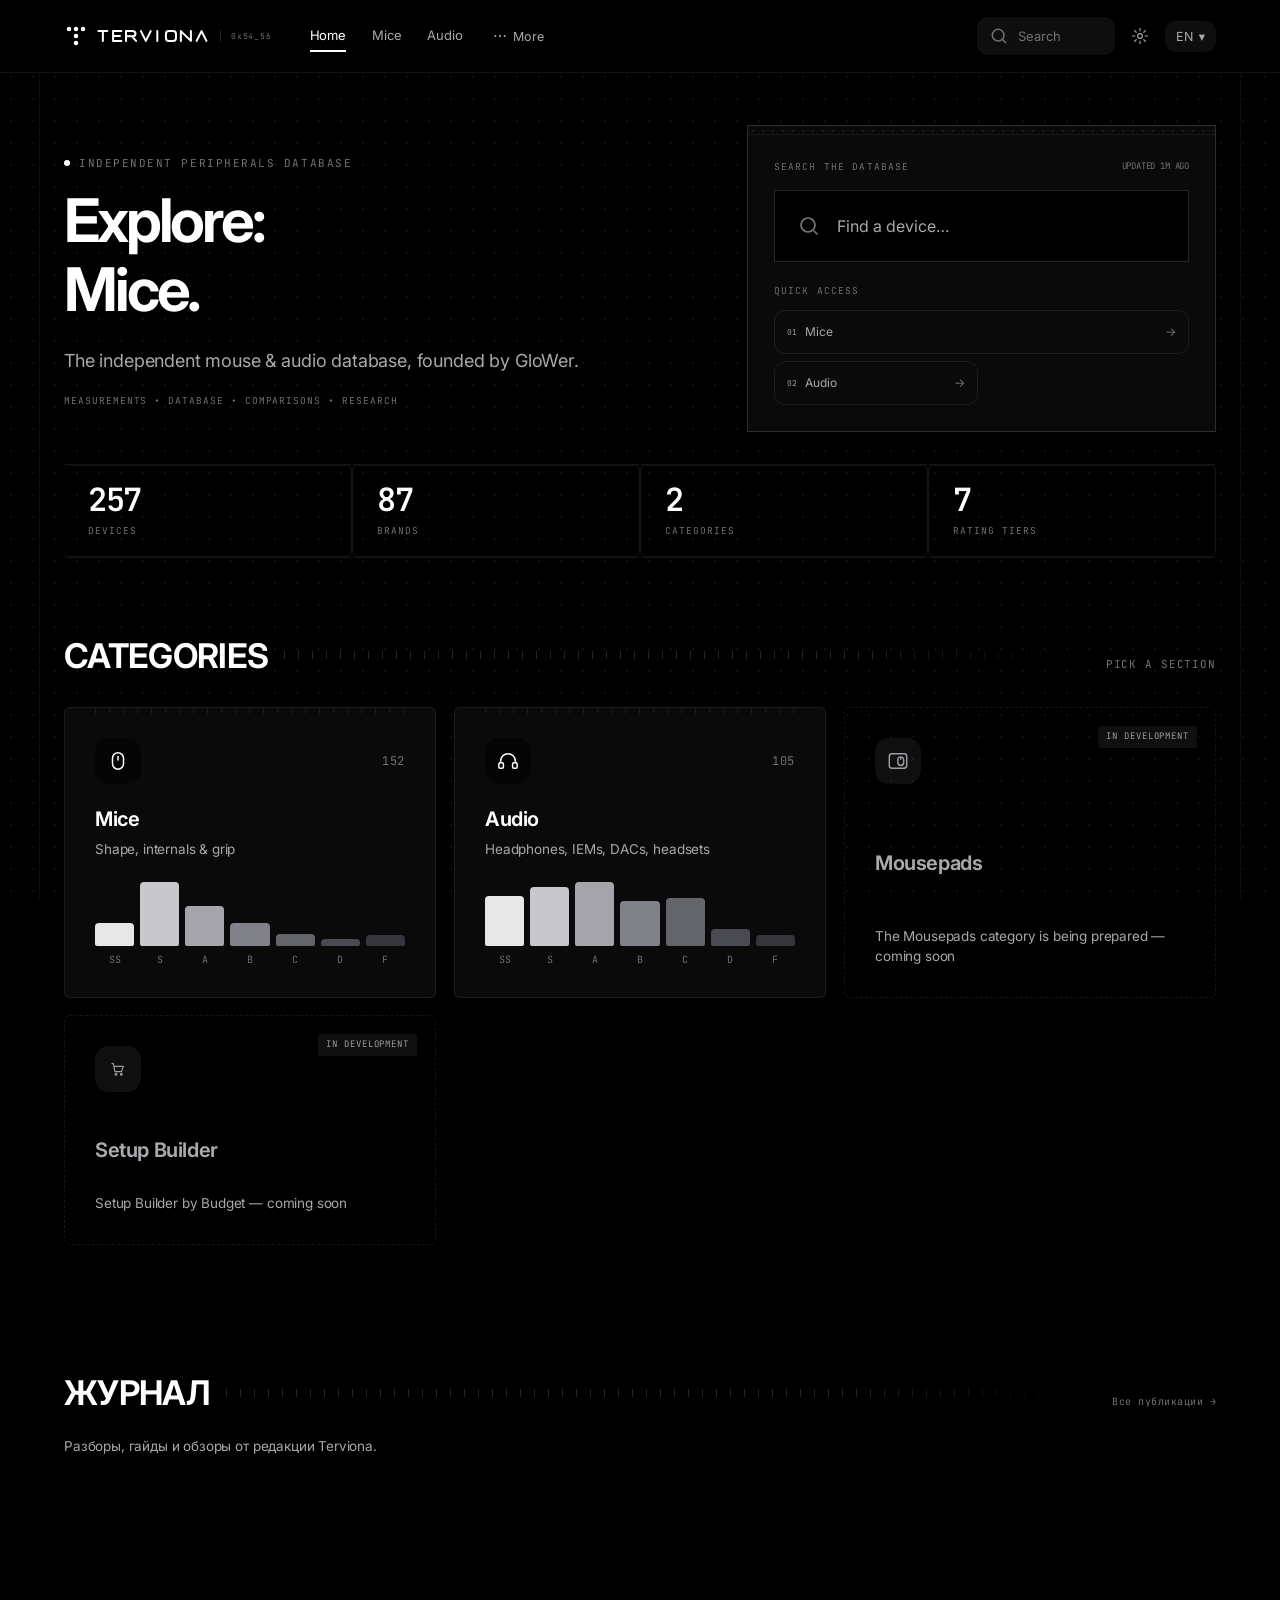
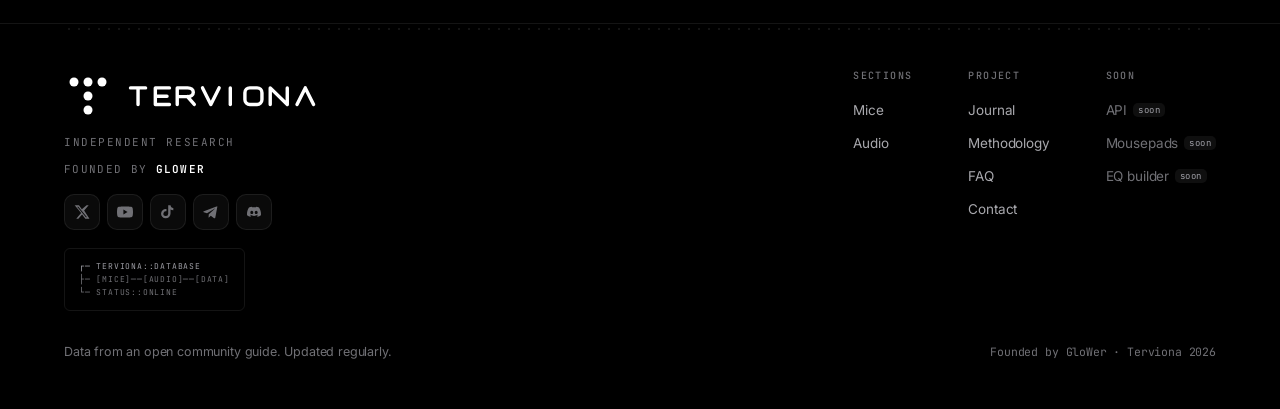
==== site/index.html @ e7e8bc0f "Terviona: мыши и аудио — статический сайт с локальным сервером Дизайн-система v4 «DOT MATRIX» в духе" ====
<!DOCTYPE html>
<html lang="ru" data-theme="dark">
<head>
<meta charset="UTF-8">
<meta name="viewport" content="width=device-width, initial-scale=1, viewport-fit=cover">
<meta name="theme-color" content="#000000">
<title>Terviona — база мышей и аудио</title>
<meta name="description" content="Terviona — независимая база мышей и аудио. Характеристики, измерения, тиры и сравнения.">
<!-- link preview (Telegram / Discord / VK / WhatsApp) -->
<meta property="og:type" content="website">
<meta property="og:site_name" content="Terviona">
<meta property="og:title" content="Terviona — база мышей и аудио">
<meta property="og:description" content="Terviona — независимая база мышей и аудио. Характеристики, измерения, тиры и сравнения.">
<meta property="og:url" content="https://terviona.com/">
<meta property="og:image" content="https://terviona.com/img/og.png?v=20260801">
<meta property="og:image:secure_url" content="https://terviona.com/img/og.png?v=20260801">
<meta property="og:image:type" content="image/png">
<meta property="og:image:width" content="1200">
<meta property="og:image:height" content="630">
<meta property="og:image:alt" content="Terviona — база мышей и аудио">
<meta name="twitter:card" content="summary_large_image">
<meta name="twitter:title" content="Terviona — база мышей и аудио">
<meta name="twitter:description" content="Terviona — независимая база мышей и аудио. Характеристики, измерения, тиры и сравнения.">
<meta name="twitter:image" content="https://terviona.com/img/og.png?v=20260801">
<meta name="twitter:image:alt" content="Terviona — база мышей и аудио">
<link rel="icon" href="/favicon-48x48-v2.png" sizes="48x48" type="image/png">
<link rel="icon" href="/favicon-v2.svg" sizes="any" type="image/svg+xml">
<link rel="shortcut icon" href="/favicon.ico">
<link rel="apple-touch-icon" href="/apple-touch-icon.png">
<link rel="manifest" href="/site.webmanifest">
<link rel="preconnect" href="https://fonts.googleapis.com">
<link rel="preconnect" href="https://fonts.gstatic.com" crossorigin>
<link href="https://fonts.googleapis.com/css2?family=Inter:wght@400;500;600;700&family=JetBrains+Mono:wght@400;500;600;700&display=swap" rel="stylesheet">
<link rel="stylesheet" href="css/style.css?v=terviona4">
</head>
<body>
<noscript><div><img src="https://mc.yandex.ru/watch/111136565" style="position:absolute;left:-9999px" alt=""></div></noscript>
<header class="nav" id="nav"></header>

<main>
  <section class="hero wrap">
    <div class="hero-grid">
      <div class="hero-copy">
        <div class="eyebrow"><span class="pulse"></span><span data-i18n="hero_badge">Независимая база периферии</span></div>
        <h1 data-i18n-aria="hero_heading"><span data-i18n="hero_h1b">Исследуй:</span><span class="hero-line grad hero-rotator" aria-hidden="true"><span class="hero-word" id="heroWord">Мыши.</span></span></h1>
        <p class="sub" data-i18n="hero_sub">Независимая платформа исследований аудио и компьютерной периферии.</p>
        <p class="hero-meta mono" data-i18n="hero_meta">Измерения • База данных • Сравнения • Исследования</p>
      </div>

      <aside class="hero-discovery" aria-label="Поиск по базе" data-i18n-aria="hero_search_label">
        <div class="discovery-head">
          <span class="discovery-label" data-i18n="hero_search_label">Поиск по базе</span>
          <div class="lab-meta discovery-status" id="labMeta"></div>
        </div>

        <button class="search-trigger" data-spot-open aria-label="Поиск по базе" data-i18n-aria="hero_search_label">
          <svg width="22" height="22" viewBox="0 0 24 24" fill="none" stroke="currentColor" stroke-width="1.7"><circle cx="11" cy="11" r="7"/><path d="m20 20-3-3" stroke-linecap="round"/></svg>
          <span class="st-txt" data-i18n="hero_search">Найти устройство…</span>
        </button>

        <div class="quick-head" data-i18n="hero_quick">Быстрый переход</div>
        <nav class="quick-links" aria-label="Категории" data-i18n-aria="sec_cats">
          <a href="/mice"><span class="quick-index mono">01</span><span data-i18n="nav_mice">Мыши</span><span aria-hidden="true">→</span></a>
          <a href="/audio"><span class="quick-index mono">02</span><span data-i18n="nav_audio">Аудио</span><span aria-hidden="true">→</span></a>
        </nav>
      </aside>
    </div>

    <div class="stats" id="stats"></div>
  </section>

  <section class="wrap">
    <div class="sec-head">
      <h2 data-i18n="sec_cats">Категории</h2>
      <span class="rule"></span>
      <span class="sec-meta" data-i18n="sec_cats_idx">выбери раздел</span>
    </div>
    <div class="cat-grid" id="catGrid"></div>
  </section>

  <section class="wrap home-journal-section">
    <div class="sec-head home-journal-head">
      <h2 id="homeJournalTitle">Журнал</h2>
      <span class="rule"></span>
      <a href="/articles" id="homeJournalAll">Все публикации →</a>
    </div>
    <p class="section-sub" id="homeJournalSubtitle">Разборы, гайды и обзоры от редакции Terviona.</p>
    <div class="article-grid home-article-grid" id="homeArticleGrid" aria-live="polite"></div>
  </section>
</main>

<footer class="footer" id="footer"></footer>

<script src="js/i18n.js?v=20260801-perf1"></script>
<script src="js/app.js?v=20260801-perf1"></script>
<script src="js/supabase-config.js"></script>
<script src="js/auth.js?v=20260730-routes1"></script>
<script src="js/home-journal.js?v=20260801-journal1"></script>
<script>
function initHeroRotator(){
  const el = document.getElementById('heroWord');
  if (!el) return;

  const reduceMotion = window.matchMedia('(prefers-reduced-motion: reduce)');
  let index = 0;
  let timer = 0;

  const words = () => {
    const localized = t('hero_words');
    return Array.isArray(localized) && localized.length ? localized : ['Мыши.'];
  };

  const stop = () => {
    window.clearTimeout(timer);
    timer = 0;
  };

  const schedule = () => {
    stop();
    if (!reduceMotion.matches && !document.hidden && words().length > 1) {
      timer = window.setTimeout(advance, 2600);
    }
  };

  const reset = () => {
    index = 0;
    el.classList.remove('is-leaving', 'is-entering');
    el.textContent = words()[0];
    schedule();
  };

  function advance(){
    el.classList.add('is-leaving');
    window.setTimeout(() => {
      const list = words();
      index = (index + 1) % list.length;
      el.textContent = list[index];
      el.classList.remove('is-leaving');
      el.classList.add('is-entering');
      requestAnimationFrame(() => requestAnimationFrame(() => el.classList.remove('is-entering')));
      schedule();
    }, 320);
  }

  document.addEventListener('visibilitychange', schedule);
  reduceMotion.addEventListener?.('change', reset);
  window.addEventListener('terviona:lang', reset);
  reset();
}

(async function(){
  await initGeoDefaults();
  initTheme(); renderChrome('home'); applyStaticI18n(); wireGlobal();
  initHeroRotator();
  try { await loadCatalog(); } catch(e){ console.error(e); }

  // stats (req #23 — replaced "замеры" with rating tiers)
  const total = DB.index.length, brands = brandCount(), cats = Object.keys(CATEGORIES).length;
  document.getElementById('stats').innerHTML = [
    [total, t('stat_devices')],
    [brands, t('stat_brands')],
    [cats, t('stat_cats')],
    [TIERS.length, t('stat_tiers')],
  ].map(([v,l],i) => `<div class="stat reveal" style="--rd:${i*60}ms"><div class="v num">${v}</div><div class="l">${l}</div></div>`).join('');

  // lab meta line under the search — only the freshness stamp
  const ago = labAgo();
  document.getElementById('labMeta').innerHTML =
    ago ? `<span class="lm num">${ago}</span>` : '';

  // category card w/ tier-distribution bars that grow up (req #26/#27)
  function card(key, i){
    const c = CATEGORIES[key];
    const d = DB.data[key];
    const count = d && d.items ? d.items.length : 0;
    const dist = tierDist(key);
    const order = tierList(key);
    const totalC = order.reduce((a,tr)=>a+(dist[tr]||0),0) || 1;
    const max = Math.max(1, ...order.map(tr => dist[tr]||0));
    const bars = order.map(tr => {
      const n = dist[tr]||0;
      const pct = Math.round((n/totalC)*100);
      const h = Math.round((n/max)*100); // tallest tier fills the track — differences stay visible
      return `<div class="dist-col" title="${tr}: ${n} (${pct}%)">
        <div class="dist-track"><div class="dist-bar" style="height:${Math.max(4,h)}%;background:var(--t-${tr.toLowerCase()})"></div></div>
        <div class="dist-tier">${tr}</div>
      </div>`;
    }).join('');
    return `<a class="cat-card reveal" href="${categoryPath(key)}" style="--rd:${i*40}ms">
      <div class="cc-top"><div class="cc-ico">${ICO[c.icon]}</div><span class="cc-count num">${String(count).padStart(2,'0')}</span></div>
      <h3>${catLabel(key)}</h3>
      <p>${catShort(key)}</p>
      <div class="dist">
        <div class="dist-bars">${bars}</div>
      </div>
    </a>`;
  }

  const gridCats = [...GROUPS.peripherals.cats, ...GROUPS.audio.cats];
  const futureCards = COMING_SOON_CATEGORIES.map((item,i)=>`<div class="cat-card builder-card future-card reveal" style="--rd:${(gridCats.length+i)*40}ms" aria-disabled="true" role="status">
      <span class="builder-ribbon">${t('soon_badge')}</span>
      <div class="cc-top"><div class="cc-ico">${ICO[item.icon]}</div></div>
      <h3>${escapeHTML(comingSoonLabel(item))}</h3>
      <p>${t(item.shortKey)}</p>
    </div>`).join('');
  const builderCard = `<div class="cat-card builder-card setup-builder-card reveal" style="--rd:${(gridCats.length+COMING_SOON_CATEGORIES.length)*40}ms" aria-disabled="true" role="status">
      <span class="builder-ribbon">${t('soon_badge')}</span>
      <div class="cc-top"><div class="cc-ico">${ICO.cart}</div></div>
      <h3>${t('nav_builder')}</h3>
      <p>${t('builder_soon')}</p>
    </div>`;

  document.getElementById('catGrid').innerHTML =
    gridCats.map((k,i)=>card(k,i)).join('') + futureCards + builderCard;

  initReveal();

  // smooth count-up for hero stat numbers, started when the block scrolls into view
  if (!matchMedia('(prefers-reduced-motion: reduce)').matches) {
    const countUp = el => {
      const target = +el.textContent;
      if (!isFinite(target) || target <= 0) return;
      el.textContent = '0';
      const t0 = performance.now(), dur = 900;
      const step = now => {
        const p = Math.min(1, (now - t0) / dur);
        const e = 1 - Math.pow(1 - p, 3);
        el.textContent = Math.round(target * e);
        if (p < 1) requestAnimationFrame(step);
      };
      requestAnimationFrame(step);
    };
    const io = new IntersectionObserver(es => es.forEach(e => {
      if (e.isIntersecting) { countUp(e.target); io.unobserve(e.target); }
    }), {threshold: .3});
    document.querySelectorAll('#stats .v').forEach(el => io.observe(el));
  }

  window.PAGE_RENDER = function(){ location.reload(); };
})();
</script>
</body>
</html>
---- site/css/style.css ----
/* ============================================================
   Terviona — design system v4 · "DOT MATRIX"
   Design language: Nothing (nothing.tech).
   Principles:
     · 100% monochrome — pure black, pure white, greys. No accents.
     · dot-matrix texture as the brand motif (hero + section markers)
     · hairline borders, flat surfaces, sharp geometry
     · mono/uppercase technical labels · big editorial type
     · depth via background steps, never via colour
   ============================================================ */

:root {
  /* mono base */
  --bg:        #000000;
  --bg-2:      #050505;
  --card:      #0a0a0a;
  --card-2:    #0e0e0e;
  --card-hi:   #141414;
  --line:      rgba(255,255,255,.08);
  --line-2:    rgba(255,255,255,.14);
  --text:      #ffffff;
  --text-2:    #a8a8ad;
  --text-3:    #707075;

  /* accent — white. The "signal" of the interface is brightness itself. */
  --acc:       #ffffff;
  --acc-2:     #ffffff;
  --acc-3:     #9d9da4;
  --acc-4:     #e5e5ea;
  --brand-signal:#ffffff;
  --acc-glow:  rgba(255,255,255,.10);
  --acc-soft:  rgba(255,255,255,.06);
  /* EQ state — monochrome (the "after EQ" curve is dashed white) */
  --eq:        #ffffff;
  --eq-2:      #e5e5ea;
  --eq-glow:   rgba(255,255,255,.18);
  --eq-soft:   rgba(255,255,255,.08);
  /* FR graph surface — black with grey grid/ticks */
  --frr-bg:    transparent;
  --frr-grid:  rgba(255,255,255,.10);
  --frr-tick:  rgba(255,255,255,.5);
  --frr-target:#9d9da4;

  /* monochrome grade ramp (SS…F): white top → deep grey bottom.
     Mirror of TIER_COLORS in js/app.js. */
  --t-ss: #ffffff;
  --t-s:  #dcdce1;
  --t-a:  #b6b6bd;
  --t-b:  #8e8e97;
  --t-c:  #6e6e76;
  --t-d:  #52525a;
  --t-f:  #3a3a41;
  --t-x:  #6e6e73;
  /* tier-badge text: black on white (dark theme), flipped in light theme */
  --tier-fg: #000;

  /* audio price bands: pale → solid white as price climbs (pb-0 = unknown) */
  --pb-0: rgba(255,255,255,.08);
  --pb-1: rgba(255,255,255,.06);
  --pb-2: rgba(255,255,255,.12);
  --pb-3: rgba(255,255,255,.20);
  --pb-4: rgba(255,255,255,.34);

  --glass:    rgba(0,0,0,.82);
  --glass-hi: rgba(0,0,0,.92);
  --glass-edge:rgba(255,255,255,.12);
  --glass-hi-line:rgba(255,255,255,.08);
  --glass-sheen:rgba(255,255,255,.02);
  --shadow:    0 16px 48px rgba(0,0,0,.6);
  --shadow-sm: 0 2px 10px rgba(0,0,0,.4);
  --shadow-card: 0 0 0 1px var(--line);

  --r: 10px; --r-sm: 6px; --maxw: 1200px;
  --nav-h: 72px;                     /* flat top bar footprint */
  --ease: cubic-bezier(.22,.61,.36,1);
  --mono: 'JetBrains Mono','SF Mono',ui-monospace,Menlo,Consolas,monospace;
  --sans: 'Inter',-apple-system,BlinkMacSystemFont,'Segoe UI',Roboto,system-ui,sans-serif;

  /* ruler tick pattern — technical motif */
  --ticks: repeating-linear-gradient(90deg, var(--line-2) 0 1px, transparent 1px 14px);
  /* dot-matrix — the brand element (Nothing-style) */
  --dots: radial-gradient(circle, rgba(255,255,255,.13) 1px, transparent 1.3px);
}
:root[data-theme="light"]{
  --bg:#ffffff; --bg-2:#f4f4f4; --card:#fff; --card-2:#fafafa; --card-hi:#fff;
  --line:rgba(0,0,0,.09); --line-2:rgba(0,0,0,.16);
  --text:#0a0a0a; --text-2:#565659; --text-3:#97979c;
  --brand-signal:#0a0a0a;
  --tier-fg:#ffffff;
  --t-b:#a5a5ac; --t-c:#94949b; --t-d:#82828a; --t-f:#6e6e76;
  --frr-bg:transparent; --frr-grid:rgba(0,0,0,.10); --frr-tick:rgba(0,0,0,.55); --frr-target:#6e6e73;
  --glass:rgba(255,255,255,.85); --glass-hi:rgba(255,255,255,.95);
  --glass-edge:rgba(0,0,0,.10);--glass-hi-line:rgba(255,255,255,.75);--glass-sheen:rgba(255,255,255,.5);
  --shadow:0 16px 48px rgba(0,0,0,.10); --shadow-sm:0 2px 10px rgba(0,0,0,.06);
  --shadow-card:0 0 0 1px rgba(0,0,0,.09);
  --pb-0:rgba(0,0,0,.06); --pb-1:rgba(0,0,0,.05); --pb-2:rgba(0,0,0,.10); --pb-3:rgba(0,0,0,.17); --pb-4:rgba(0,0,0,.30);
  --dots: radial-gradient(circle, rgba(0,0,0,.14) 1px, transparent 1.3px);
}
:root[data-theme="light"] .nav-in{box-shadow:none;background:rgba(255,255,255,.88)}
:root[data-theme="light"] .nav-in::before{background:none}

*{box-sizing:border-box;margin:0;padding:0}
html{-webkit-text-size-adjust:100%;scroll-behavior:smooth}
body{
  font-family:var(--sans); background:var(--bg); color:var(--text);
  line-height:1.5; letter-spacing:-.01em; min-height:100vh;
  -webkit-font-smoothing:antialiased; text-rendering:optimizeLegibility;
  transition:background .3s var(--ease), color .3s var(--ease);
}
/* the dot-matrix field — pure Nothing. Barely-there dot grid over pure black. */
body::before{
  content:""; position:fixed; inset:0; z-index:-2; pointer-events:none;
  background:var(--dots) 0 0/22px 22px;
  opacity:.5;
}
/* two vertical measurement hairlines framing the content column */
body::after{
  content:""; position:fixed; top:0; bottom:0; left:50%; z-index:-1; pointer-events:none;
  width:min(var(--maxw), calc(100vw - 48px)); transform:translateX(-50%);
  border-left:1px solid var(--line); border-right:1px solid var(--line);
  opacity:.6;
}
a{color:inherit;text-decoration:none}
button{font-family:inherit;cursor:pointer;border:none;background:none;color:inherit}
input,select{font-family:inherit}
.mono{font-family:var(--mono);font-feature-settings:"tnum" 1}
.num{font-family:var(--mono);font-feature-settings:"tnum" 1;letter-spacing:-.02em}
.wrap{max-width:var(--maxw);margin:0 auto;padding:0 24px}
.mut{color:var(--text-2)} .mut3{color:var(--text-3)}
::selection{background:var(--acc-soft);color:var(--text)}
:focus-visible{outline:2px solid var(--acc-2);outline-offset:2px;border-radius:6px}

/* ============================================================ NAV — flat industrial top bar (Nothing) */
.nav{position:sticky;top:0;z-index:60;padding:0;animation:navIn .5s var(--ease) both;background:var(--glass);backdrop-filter:blur(22px) saturate(150%);-webkit-backdrop-filter:blur(22px) saturate(150%);border-bottom:1px solid var(--line)}
/* full-width translucent bar: one hairline underneath, no pill, no float shadow */
.nav-in{
  position:relative;isolation:isolate;
  display:flex;align-items:center;gap:8px;height:var(--nav-h);padding:0 24px;
  max-width:var(--maxw);margin:0 auto;width:100%;
  background:transparent;
  border:none;border-radius:0;
  box-shadow:none;
}
.nav-in::before{display:none}
.brand{display:flex;align-items:center;gap:9px;color:var(--text);min-width:max-content;flex:none}
.brand-symbol{display:grid;width:24px;height:24px;place-items:center}
.brand-mark{display:block;width:100%;height:100%;overflow:visible}
.brand-wordmark{display:grid;width:112px;height:22px;place-items:center}
.brand-wordmark-svg{display:block;width:100%;height:100%;overflow:visible}
.brand-code{margin-left:2px;padding-left:10px;border-left:1px solid var(--line-2);color:var(--text-3);font-size:8px;letter-spacing:.1em;transition:color .2s var(--ease)}
.brand:hover .brand-code{color:var(--text)}
.nav-links{display:flex;align-items:center;gap:2px;margin-left:18px;min-width:0}
.nav-links a{position:relative;font-size:13px;color:var(--text-2);padding:8px 12px;border-radius:0;white-space:nowrap;transition:color .18s var(--ease)}
.nav-links a::after{content:"";position:absolute;left:12px;right:12px;bottom:2px;height:2px;background:var(--text);transform:scaleX(0);transform-origin:left;transition:transform .22s var(--ease)}
.nav-links a:hover{color:var(--text)}
.nav-links a.active{color:var(--text)}
.nav-links a.active::after{transform:scaleX(1)}
/* "Сборка по бюджету — soon": same footprint as a nav link, muted + a mono
   chip that matches the footer/eq "soon" badges, so it reads as coming-soon
   rather than an odd bit of raw text. */
.nav-soon{display:inline-flex;align-items:center;gap:6px;font-size:13.5px;color:var(--text-3);padding:8px 12px;border-radius:10px;cursor:default;white-space:nowrap}
.nav-soon i{font-style:normal;font-family:var(--mono);font-size:9px;text-transform:uppercase;letter-spacing:.05em;color:var(--acc-3);background:var(--acc-soft);border-radius:5px;padding:1px 5px}
.nav-more-wrap{flex:none}
.nav-more-btn{display:flex;align-items:center;gap:5px;height:38px;padding:0 9px;border-radius:11px;font-size:12.5px;color:var(--text-2);white-space:nowrap;transition:color .18s var(--ease),background .18s var(--ease)}
.nav-more-btn:hover,.nav-more-btn.active,.nav-more-btn[aria-expanded="true"]{color:var(--text);background:var(--card-hi)}
.nav-more-btn.active{box-shadow:0 0 0 1px var(--acc) inset;background:var(--acc-soft)}
.nav-right{margin-left:auto;display:flex;align-items:center;gap:6px}
.icon-btn{width:38px;height:38px;display:grid;place-items:center;border-radius:11px;color:var(--text-2);transition:all .18s var(--ease)}
.icon-btn:hover{color:var(--text);background:var(--card-hi)}
.mini-search{display:flex;align-items:center;gap:9px;height:38px;padding:0 12px;border-radius:11px;background:var(--card-2);color:var(--text-3);font-size:13px;min-width:138px;transition:color .18s var(--ease),background .18s var(--ease)}
.mini-search svg{flex:none}
.mini-search:hover{background:var(--card-hi);color:var(--text-2)}
.ms-kbd{margin-left:auto;display:flex;gap:3px}
.ms-kbd kbd,.st-hint kbd{font-family:var(--mono);font-size:10.5px;padding:2px 6px;border-radius:5px;background:var(--bg);border:1px solid var(--line);color:var(--text-3)}

/* popovers (settings + lang) */
.pop-sel{position:relative}
.lang-btn{display:flex;align-items:center;gap:6px;font-size:12.5px;color:var(--text-2);padding:8px 11px;border-radius:11px;background:var(--card-2);transition:color .15s var(--ease),background .15s var(--ease)}
.lang-btn:hover{color:var(--text);background:var(--card-hi)}
.pop-menu{position:absolute;right:0;top:48px;background:var(--glass-hi);backdrop-filter:blur(24px);-webkit-backdrop-filter:blur(24px);border:1px solid var(--line);border-radius:16px;padding:7px;min-width:170px;box-shadow:var(--shadow);display:none;z-index:70}
.pop-menu.open{display:block;animation:pop .16s var(--ease)}
.pop-menu>button{display:block;width:100%;text-align:left;padding:9px 11px;border-radius:10px;font-size:13px;color:var(--text-2)}
.pop-menu>button:hover{background:var(--card-hi);color:var(--text)}
.pop-menu>button.active{color:var(--text);background:var(--acc-soft)}
.nav-more-menu{left:0;right:auto;min-width:224px}
.nav-menu-label{display:block;padding:4px 10px 7px;font-family:var(--mono);font-size:9px;letter-spacing:.1em;text-transform:uppercase;color:var(--text-3)}
.nav-menu-link{display:flex;align-items:center;justify-content:space-between;gap:12px;width:100%;min-height:38px;padding:8px 10px;border-radius:10px;font-size:13px;color:var(--text-2);white-space:nowrap;transition:color .15s var(--ease),background .15s var(--ease)}
.nav-menu-link:hover{color:var(--text);background:var(--card-hi)}
.nav-menu-link.active{color:var(--text);background:var(--acc-soft)}
.nav-menu-soon{cursor:default;color:var(--text-3)}
.nav-menu-soon i{font-style:normal;font-family:var(--mono);font-size:8.5px;text-transform:uppercase;letter-spacing:.05em;color:var(--acc-3);background:var(--acc-soft);border-radius:5px;padding:2px 5px}
.nav-menu-wrap{display:none}
.mobile-nav-menu{right:0;width:min(330px,calc(100vw - 20px));padding:8px}
.mobile-nav-search{display:flex!important;align-items:center;gap:10px;width:100%;height:42px!important;margin-bottom:7px;padding:0 11px!important;border-radius:10px!important;background:var(--card-2);color:var(--text-2)!important;font-size:13px!important}
.mobile-nav-search svg{flex:none}
/* settings menu */
.set-menu{min-width:252px;padding:12px}
.set-row{display:flex;align-items:center;justify-content:space-between;gap:10px;padding:7px 3px}
.set-row+.set-row{border-top:1px solid var(--line)}
.set-lbl{font-size:11px;color:var(--text-3);text-transform:uppercase;letter-spacing:.08em;font-family:var(--mono)}
.seg{display:flex;gap:3px;background:var(--bg);border-radius:10px;padding:3px}
.seg button{display:inline-flex;align-items:center;gap:5px;padding:5px 9px;border-radius:7px;font-size:12px;color:var(--text-2);white-space:nowrap;transition:background .15s var(--ease),color .15s var(--ease)}
.seg button svg{width:15px;height:15px}
.seg button span{display:none}
.seg button:hover{color:var(--text)}
.seg button.active{background:var(--acc);color:#fff}

/* ============================================================ HERO — editorial intro + discovery panel */
.hero{padding:52px 24px 34px;text-align:left}
.hero-grid{display:grid;grid-template-columns:minmax(0,1.15fr) minmax(440px,.85fr);align-items:center;gap:48px}
.hero-copy{min-width:0}
.eyebrow{display:inline-flex;align-items:center;gap:9px;font-family:var(--mono);font-size:11px;letter-spacing:.14em;text-transform:uppercase;color:var(--text-3);margin-bottom:18px}
.eyebrow .pulse{width:6px;height:6px;border-radius:50%;background:var(--acc-2);box-shadow:0 0 12px var(--acc-glow);animation:pulse 2.4s infinite}
.hero h1{font-size:clamp(42px,4.7vw,64px);line-height:1.02;font-weight:680;letter-spacing:-.052em;max-width:760px;margin:0 0 22px}
.hero h1>span{display:block}
.hero h1 .hero-line{margin-top:8px}
.hero h1 .grad{display:block;color:var(--text);background:none;-webkit-background-clip:border-box;background-clip:border-box;-webkit-text-fill-color:currentColor}
/* the rotating word carries the dot-matrix strip — the Nothing signature */
.hero h1 .grad::after{content:"";display:block;margin-top:14px;height:10px;width:220px;background:var(--dots) 0 0/10px 10px;opacity:.75}
.hero-rotator{height:1.08em;overflow:hidden}
.hero-word{display:inline-block;will-change:opacity,transform,filter;transition:opacity .32s var(--ease),transform .32s var(--ease),filter .32s var(--ease)}
.hero-word.is-leaving{opacity:0;transform:translateY(-.24em);filter:blur(4px)}
.hero-word.is-entering{opacity:0;transform:translateY(.24em);filter:blur(4px);transition:none}
.hero p.sub{font-size:clamp(15.5px,1.7vw,18px);color:var(--text-2);max-width:590px;margin:0;line-height:1.65}
.hero-meta{margin:18px 0 0;font-size:9.5px;line-height:1.5;letter-spacing:.1em;text-transform:uppercase;color:var(--text-3)}

.hero-discovery{position:relative;min-width:0;padding:26px;border:1px solid var(--line-2);border-radius:0;background:var(--card);box-shadow:none;overflow:hidden}
.hero-discovery::before{content:"";position:absolute;top:0;left:0;right:0;height:8px;background:var(--dots) 0 0/10px 10px;opacity:.6;border-bottom:1px solid var(--line)}
.discovery-head{display:flex;align-items:center;justify-content:space-between;gap:12px;margin-bottom:16px;margin-top:8px}
.discovery-label,.quick-head{font-family:var(--mono);font-size:9.5px;letter-spacing:.12em;text-transform:uppercase;color:var(--text-3)}

/* the primary action — squared, hairline, white-on-hover */
.search-trigger{
  margin:0;width:100%;display:flex;align-items:center;gap:16px;
  height:72px;padding:0 22px;border-radius:0;
  background:var(--bg);border:1px solid var(--line-2);color:var(--text-2);font-size:16px;text-align:left;
  box-shadow:none;
  transition:border-color .22s var(--ease),background .22s var(--ease),color .22s var(--ease);
}
.search-trigger:hover{border-color:var(--text);background:var(--text);color:var(--bg)}
.search-trigger:hover svg{opacity:1}
.search-trigger svg{width:24px;height:24px;flex:none;opacity:.7;transition:opacity .22s var(--ease)}
.search-trigger .st-txt{flex:1;overflow:hidden;text-overflow:ellipsis;white-space:nowrap}
.search-trigger .st-hint{margin-left:auto;display:flex;gap:5px}

.quick-head{margin:22px 0 11px}
.quick-links{display:grid;grid-template-columns:repeat(2,minmax(0,1fr));gap:7px}
.quick-links a:first-child{grid-column:1/-1}
.quick-links a{display:flex;align-items:center;gap:9px;min-width:0;height:44px;padding:0 12px;border:1px solid var(--line);border-radius:11px;color:var(--text-2);font-size:12px;white-space:nowrap;transition:color .18s var(--ease),background .18s var(--ease),border-color .18s var(--ease)}
.quick-links a>span:nth-child(2){min-width:0;overflow:hidden;text-overflow:ellipsis}
.quick-links a>span:last-child{margin-left:auto;color:var(--text-3)}
.quick-links a:hover{color:var(--text);background:var(--card-hi);border-color:var(--line-2)}
.quick-index{font-size:8px;color:var(--acc-3)}

/* lab meta line under the search — Research · Dataset · Verified */
.lab-meta{margin:20px auto 0;display:flex;flex-wrap:wrap;justify-content:center;gap:10px 22px;font-size:11px;letter-spacing:.1em;text-transform:uppercase;color:var(--text-3)}
.lab-meta .lm{display:inline-flex;align-items:center;gap:7px}
.lab-meta .lm::before{content:"";width:10px;height:1px;background:var(--text-3);opacity:.5}
#labMeta .lm::before{display:none}
.discovery-status{margin:0;justify-content:flex-end;gap:0;font-size:9px;letter-spacing:.08em;white-space:nowrap}
.lab-meta .lm.ok{color:var(--acc-3)}
.lab-meta .lm.ok::before{background:var(--acc-3)}
#catHead .lab-meta{margin-top:18px;animation:riseSoft .45s var(--ease) backwards .08s}
.cat-ascii{width:max-content;max-width:100%;margin:14px auto 0;overflow:hidden;white-space:nowrap;color:var(--text-3);font-size:8.5px;letter-spacing:.07em;opacity:.72;animation:riseSoft .45s var(--ease) backwards .14s}

/* about — no box, a quiet editorial block with an accent rule */
.about{max-width:720px;margin:0 auto;text-align:left;padding-left:26px;border-left:2px solid var(--acc)}
.about h2{font-size:15px;font-weight:600;margin-bottom:10px;letter-spacing:.02em}
.about p{font-size:15px;color:var(--text-2);line-height:1.7}

/* stats — a compact dataset rail */
.stats{display:grid;grid-template-columns:repeat(4,minmax(0,1fr));margin:32px 0 0;border-top:1px solid var(--line);border-bottom:1px solid var(--line)}
.stat{min-width:0;padding:18px 24px;text-align:left;border-left:1px solid var(--line);transition:border-color .3s var(--ease),background .3s var(--ease)}
.stat:first-child{border-left:0}
.stat:hover{border-left-color:var(--acc)}
.stat:hover{background:linear-gradient(180deg,var(--acc-soft),transparent)}
.stat .v{font-family:var(--mono);font-size:32px;font-weight:600;letter-spacing:-.04em;line-height:1}
.stat .l{font-size:9.5px;color:var(--text-3);text-transform:uppercase;letter-spacing:.11em;margin-top:8px;font-family:var(--mono)}

/* ============================================================ SECTION HEADS — numbered, with ruler ticks */
.sec-head{display:flex;align-items:baseline;gap:16px;margin:38px 0 26px}
.sec-head h2{font-size:clamp(24px,3.4vw,34px);font-weight:660;letter-spacing:-.03em}
.sec-head .idx{font-family:var(--mono);font-size:12px;color:var(--acc-3);letter-spacing:.08em}
.sec-head .rule{flex:1;height:8px;align-self:center;background-image:var(--ticks);mask-image:linear-gradient(90deg,#000 70%,transparent);-webkit-mask-image:linear-gradient(90deg,#000 70%,transparent)}
.sec-head .sec-meta{font-family:var(--mono);font-size:11px;color:var(--text-3);letter-spacing:.08em;text-transform:uppercase}

/* ============================================================ HOME CATEGORIES — bento composition, borderless */
.cat-grid{display:grid;grid-template-columns:repeat(6,1fr);gap:18px}
.cat-card{
  position:relative;display:flex;flex-direction:column;justify-content:space-between;
  padding:30px;border-radius:var(--r);background:var(--card);box-shadow:var(--shadow-card);
  overflow:hidden;grid-column:span 2;min-height:230px;
  transition:transform .25s var(--ease),box-shadow .25s var(--ease),background .25s var(--ease);
}
/* six cards: two balanced rows of three equal columns */
/* faint ruler ticks along each card's top edge — brand motif */
.cat-card::before{content:"";position:absolute;top:0;left:30px;right:30px;height:6px;background-image:var(--ticks);opacity:.5;transition:opacity .25s var(--ease)}
/* violet bloom that breathes in on hover */
.cat-card::after{content:"";position:absolute;inset:auto -30% -55% -30%;height:70%;background:radial-gradient(closest-side,var(--acc-soft),transparent 75%);opacity:0;transition:opacity .3s var(--ease);pointer-events:none}
.cat-card:hover{transform:translateY(-4px);background:var(--card-2);box-shadow:0 1px 0 var(--glass-hi-line) inset,0 22px 54px rgba(0,0,0,.36)}
.cat-card:hover::before{opacity:1}
.cat-card:hover::after{opacity:1}
.cat-card .cc-top{display:flex;align-items:center;justify-content:space-between;margin-bottom:20px}
.cat-card .cc-ico{width:46px;height:46px;border-radius:14px;display:grid;place-items:center;background:var(--bg-2);color:var(--text);transition:transform .25s var(--ease),color .25s var(--ease)}
.cat-card:hover .cc-ico{transform:scale(1.08);color:var(--acc-3)}
.cat-card .cc-count{font-family:var(--mono);font-size:12px;color:var(--text-3);letter-spacing:.06em}
.cat-card h3{font-size:20px;font-weight:650;letter-spacing:-.02em;margin-bottom:6px}
.cat-card p{font-size:13.5px;color:var(--text-2);line-height:1.45}

/* Coming-soon categories and tools: visually related, clearly non-interactive. */
.builder-card{grid-column:span 2;border:1px dashed var(--line-2);background:transparent;box-shadow:none;cursor:default}
.builder-card:hover{transform:none;background:transparent;box-shadow:none}
.builder-card::before,.builder-card::after{display:none}
.builder-card .cc-ico{background:var(--acc-soft);color:var(--acc-3)}
.builder-card h3{color:var(--text-2)}
.builder-ribbon{position:absolute;top:18px;right:18px;font-family:var(--mono);font-size:9px;letter-spacing:.1em;text-transform:uppercase;color:var(--acc-3);background:var(--acc-soft);padding:4px 8px;border-radius:6px}

/* vertical tier-distribution columns — height ∝ share of devices in tier */
.dist{margin-top:auto;padding-top:22px}
.dist-bars{display:flex;align-items:flex-end;justify-content:center;gap:6px}
.dist-col{flex:1;max-width:64px;display:flex;flex-direction:column;align-items:center;gap:6px}
.dist-track{width:100%;height:64px;display:flex;align-items:flex-end}
.dist-bar{width:100%;border-radius:4px 4px 2px 2px;min-height:4px;opacity:.9;transform:scaleY(0);transform-origin:bottom;transition:transform .7s var(--ease)}
.cat-card.in .dist-bar,.cat-card:not(.reveal) .dist-bar{transform:scaleY(1)}
.dist-tier{font-family:var(--mono);font-size:10px;color:var(--text-3)}

/* ============================================================ CATEGORY PAGE */
.page-head{padding:32px 0 10px}
.page-head .bc{font-family:var(--mono);font-size:12px;color:var(--text-3);margin-bottom:14px;animation:riseSoft .4s var(--ease) backwards}
.page-head .bc a{transition:color .15s var(--ease)}
.page-head .bc a:hover{color:var(--acc-3)}
.page-head h1{font-size:clamp(30px,5vw,52px);font-weight:680;letter-spacing:-.04em;animation:riseSoft .45s var(--ease) backwards}
#catHead h1{text-align:center}
.page-head p{color:var(--text-2);margin-top:12px;max-width:640px;font-size:15px;animation:riseSoft .45s var(--ease) backwards .1s}

/* Category methodology: the rating logic stays visible before filters. */
.method-card{position:relative;display:grid;grid-template-columns:minmax(280px,1.15fr) minmax(320px,1fr);gap:28px;margin-top:20px;padding:24px;border:1px solid var(--line);border-radius:var(--r);background:linear-gradient(135deg,var(--card),color-mix(in srgb,var(--acc-soft) 52%,var(--card)));box-shadow:var(--shadow-sm);overflow:hidden;animation:riseSoft .45s var(--ease) backwards .12s}
.method-card::before{content:"";position:absolute;inset:0 auto 0 0;width:3px;background:linear-gradient(180deg,var(--acc-3),var(--acc));box-shadow:0 0 18px var(--acc-glow)}
.method-card-compact{grid-template-columns:1fr}
.method-copy{min-width:0}
.method-kicker{display:block;margin-bottom:8px;color:var(--acc-3);font-size:9.5px;letter-spacing:.1em;text-transform:uppercase}
.method-copy h2{font-size:19px;font-weight:650;letter-spacing:-.02em}
.method-copy p{max-width:760px;margin-top:10px;color:var(--text-2);font-size:13px;line-height:1.62}
.method-copy p strong{color:var(--text);font-weight:600}
.method-link{display:inline-flex;align-items:center;gap:7px;min-height:40px;margin-top:13px;color:var(--acc-3);font-family:var(--mono);font-size:11px;letter-spacing:.03em}
.method-link svg{width:14px;height:14px}
.method-link:hover{text-decoration:underline;text-underline-offset:4px}
.method-criteria{display:grid;grid-template-columns:repeat(2,minmax(0,1fr));gap:8px;align-self:stretch}
.method-chip{min-height:60px;display:flex;align-items:center;gap:12px;padding:10px 13px;border:1px solid var(--line);border-radius:12px;background:color-mix(in srgb,var(--bg-2) 78%,transparent)}
.method-value{min-width:38px;color:var(--acc-3);font-size:13px;font-weight:650}
.method-label{color:var(--text-2);font-size:12.5px;line-height:1.3}

/* Category intro: keep the existing stacked mobile/tablet composition and
   enhance only wide desktop screens with a title / methodology split. */
@media (min-width:981px){
  .category-intro{max-width:var(--maxw);margin:0 auto;padding:32px 24px 0;display:grid;grid-template-columns:minmax(380px,.95fr) minmax(0,1.65fr);gap:clamp(24px,3vw,40px);align-items:stretch}
  .category-intro>.wrap{width:100%;max-width:none;margin:0;padding:0}
  .category-intro>.page-head{min-width:0;padding:22px 4px 22px 0;display:flex;flex-direction:column;justify-content:center;align-items:flex-start}
  .category-intro #catHead h1{max-width:100%;text-align:left;font-size:clamp(40px,3.7vw,54px);line-height:1.02;overflow-wrap:anywhere}
  .category-intro #catHead .lab-meta{margin-right:0;margin-left:0;justify-content:flex-start;gap:8px 16px}
  .category-intro #catHead .cat-ascii{margin-right:0;margin-left:0}
  .category-intro #catMethod{min-width:0}
  .category-intro .method-card{height:100%;margin-top:0}
}
@media (min-width:981px) and (max-width:1120px){
  .category-intro .method-card{grid-template-columns:1fr;gap:18px}
}

.cat-tabs{display:flex;flex-wrap:wrap;gap:8px;margin-top:26px}
.cat-tabs .chip{flex:1 1 auto;justify-content:center}
.chip{height:42px;padding:0 16px;border-radius:12px;font-size:13px;color:var(--text-2);background:var(--card);box-shadow:var(--shadow-sm);display:inline-flex;align-items:center;gap:8px;transition:all .16s var(--ease);white-space:nowrap}
.chip svg{width:16px;height:16px;opacity:.75}
.chip:hover{color:var(--text);background:var(--card-hi);transform:translateY(-1px)}
.chip.active{color:var(--text);background:var(--acc-soft);box-shadow:0 0 0 1px var(--acc) inset}

/* filter bar — glass, borderless */
.filters{position:sticky;top:var(--nav-h);z-index:40;margin:28px 0 14px;padding:12px;display:flex;flex-wrap:wrap;gap:9px;align-items:center;background:var(--glass);backdrop-filter:blur(18px);-webkit-backdrop-filter:blur(18px);border:1px solid var(--line);border-radius:var(--r);box-shadow:var(--shadow-sm)}
.fsearch{display:flex;align-items:center;gap:8px;padding:0 12px;height:48px;background:var(--bg-2);border-radius:12px;flex:1 1 200px;min-width:150px;transition:box-shadow .16s var(--ease)}
.fsearch:focus-within{box-shadow:0 0 0 2px var(--acc),0 0 16px var(--acc-soft)}
.fsearch svg{width:17px;height:17px;opacity:.6;flex:none}
.fsearch input{background:none;border:none;outline:none;color:var(--text);font-size:14px;width:100%}
.fsearch input::placeholder{color:var(--text-3)}
.select{position:relative}
.select select{height:42px;padding:0 32px 0 13px;border-radius:12px;font-size:13px;color:var(--text-2);background:var(--bg-2);border:none;appearance:none;-webkit-appearance:none;cursor:pointer;outline:none;transition:background .15s var(--ease)}
.select select:hover{color:var(--text);background:var(--card-hi)}
.select::after{content:"▾";position:absolute;right:12px;top:50%;transform:translateY(-50%);pointer-events:none;color:var(--text-3);font-size:10px}
.fchip{height:48px;padding:0 15px;border-radius:12px;font-size:13px;color:var(--text-2);background:var(--bg-2);transition:all .16s var(--ease)}
.fchip:hover{color:var(--text);background:var(--card-hi)}
.fchip.active{color:#fff;background:var(--acc)}
.view-toggle{display:flex;gap:2px;background:var(--bg-2);border-radius:12px;padding:3px}
.view-toggle button{width:40px;height:40px;display:grid;place-items:center;border-radius:9px;color:var(--text-3);transition:background .15s var(--ease),color .15s var(--ease)}
.view-toggle button:hover{color:var(--text)}
.view-toggle button.active{background:var(--acc);color:#fff}
.filters .count{margin-left:auto;font-family:var(--mono);font-size:12px;color:var(--text-3);padding-right:4px}

/* budget selector */
.budget-select{position:relative;display:flex;align-items:center}
.budget-select>svg{position:absolute;left:11px;width:16px;height:16px;pointer-events:none;color:var(--text-3);opacity:.9}
.budget-select select{padding-left:34px}
.budget-select select:hover{color:var(--text)}

/* branded custom dropdowns — native selects stay in the DOM as the state source */
.select.filter-select{position:relative;display:block;min-width:156px}
.select.filter-select::after{display:none}
.filter-select.is-budget,.filter-select.is-price{min-width:188px}
.filter-select.is-sort{min-width:158px}
.filter-select-native{position:absolute!important;width:1px!important;height:1px!important;margin:-1px!important;padding:0!important;overflow:hidden!important;clip-path:inset(50%)!important;white-space:nowrap!important;border:0!important;pointer-events:none!important}
.filter-select-trigger{position:relative;width:100%;height:48px;display:flex;align-items:center;gap:10px;padding:0 12px;border:1px solid transparent;border-radius:12px;background:var(--bg-2);color:var(--text-2);text-align:left;transition:color .16s var(--ease),background .16s var(--ease),border-color .16s var(--ease),box-shadow .16s var(--ease)}
.filter-select-trigger:hover{color:var(--text);background:var(--card-hi)}
.filter-select-trigger:focus-visible{outline:none;border-color:var(--acc);box-shadow:0 0 0 3px var(--acc-soft),0 0 20px var(--acc-glow)}
.filter-select.open .filter-select-trigger{color:var(--text);border-color:color-mix(in srgb,var(--acc) 75%,var(--line));background:var(--card-hi);box-shadow:0 0 0 3px var(--acc-soft)}
.filter-select-icon{width:18px;height:18px;display:grid;place-items:center;flex:none;color:var(--acc-3)}
.filter-select-icon svg{width:18px;height:18px;fill:none;stroke:currentColor;stroke-width:1.65;stroke-linecap:round;stroke-linejoin:round}
.filter-select-copy{min-width:0;display:flex;flex:1;flex-direction:column;justify-content:center;gap:1px}
.filter-select-label{color:var(--text-3);font-size:7.5px;line-height:1.1;letter-spacing:.1em;text-transform:uppercase}
.filter-select-value{overflow:hidden;color:inherit;font-size:12.5px;line-height:1.25;text-overflow:ellipsis;white-space:nowrap}
.filter-select-chevron{width:16px;height:16px;flex:none;fill:none;stroke:currentColor;stroke-width:1.8;stroke-linecap:round;stroke-linejoin:round;color:var(--text-3);transition:transform .18s var(--ease),color .18s var(--ease)}
.filter-select.open .filter-select-chevron{transform:rotate(180deg);color:var(--acc-3)}
.filter-select-menu{position:absolute;z-index:90;top:calc(100% + 8px);left:0;width:max-content;min-width:max(100%,220px);max-width:calc(100vw - 32px);padding:6px;border:1px solid var(--line-2);border-radius:14px;background:color-mix(in srgb,var(--card) 94%,transparent);box-shadow:0 18px 48px rgba(0,0,0,.42),0 0 0 1px color-mix(in srgb,var(--acc) 10%,transparent);backdrop-filter:blur(20px);-webkit-backdrop-filter:blur(20px);animation:filterMenuIn .18s var(--ease) backwards}
.filter-select.is-budget .filter-select-menu,.filter-select.is-price .filter-select-menu{min-width:max(100%,244px)}
.filter-select.align-right .filter-select-menu{right:0;left:auto}
.filter-select-option{position:relative;width:100%;min-height:44px;display:flex;align-items:center;gap:10px;padding:8px 11px;border-radius:10px;color:var(--text-2);font-size:12.5px;text-align:left;white-space:nowrap;transition:color .14s var(--ease),background .14s var(--ease)}
.filter-select-option:hover,.filter-select-option:focus-visible{outline:none;color:var(--text);background:var(--card-hi)}
.filter-select-option[aria-selected="true"]{color:var(--text);background:var(--acc-soft)}
.filter-select-option[aria-selected="true"]::before{content:"";position:absolute;left:0;top:10px;bottom:10px;width:2px;border-radius:2px;background:var(--acc-3);box-shadow:0 0 10px var(--acc-glow)}
.filter-select-mark{position:relative;width:17px;height:17px;flex:none;border:1px solid var(--line-2);border-radius:6px;background:var(--bg-2)}
.filter-select-option[aria-selected="true"] .filter-select-mark{border-color:var(--acc);background:var(--acc)}
.filter-select-option[aria-selected="true"] .filter-select-mark::after{content:"";position:absolute;left:4px;top:4px;width:7px;height:4px;border:solid #fff;border-width:0 0 1.5px 1.5px;transform:rotate(-45deg)}
@keyframes filterMenuIn{from{opacity:0;transform:translateY(-5px) scale(.985)}to{opacity:1;transform:none}}

/* ---------- sticky audio category rail ---------- */
.audio-nav{position:sticky;top:190px;z-index:39;margin:0 0 14px;padding:8px;display:flex;gap:6px;overflow-x:auto;scrollbar-width:none;background:var(--glass);backdrop-filter:blur(18px);-webkit-backdrop-filter:blur(18px);border:1px solid var(--line);border-radius:var(--r-sm);box-shadow:var(--shadow-sm);animation:riseSoft .4s var(--ease) backwards .14s;transition:opacity .2s var(--ease),transform .2s var(--ease),visibility .2s var(--ease)}
.audio-nav[hidden]{display:none}
/* hidden while the user is scrolling (req #3): slides up out of the way and
   returns once scrolling stops (JS toggles .anav-hidden, debounced) */
.audio-nav.anav-hidden{opacity:0;visibility:hidden;transform:translateY(-8px);pointer-events:none}
.audio-nav::-webkit-scrollbar{display:none}
.anav-chip{flex:1 1 auto;text-align:center;height:32px;padding:0 13px;border-radius:9px;font-size:12.5px;color:var(--text-2);white-space:nowrap;transition:color .15s var(--ease),background .15s var(--ease)}
.anav-chip:hover{color:var(--text);background:var(--card-hi)}
.anav-chip.active{color:var(--text);background:var(--acc-soft);box-shadow:0 0 0 1px var(--acc) inset}
@media (min-width:1200px){
  .audio-nav{flex-wrap:wrap;overflow-x:visible}
}
#body .cat-block{scroll-margin-top:var(--anav-offset,240px)}

/* audio device-type groups (req #1): numbered 01/02…, budget sub-bands inside */
.cat-block{margin:52px 0}
.cat-block:first-child{margin-top:28px}
.cat-head{display:flex;align-items:baseline;gap:14px;margin-bottom:20px;padding-bottom:12px;border-bottom:1px solid var(--line)}
.cat-head .cat-num{font-size:13px;font-weight:600;color:var(--acc-3);letter-spacing:.04em;opacity:.9}
.cat-head h3{font-size:19px;font-weight:600;letter-spacing:-.01em}
.cat-head .tier-count{margin-left:auto}

/* budget sub-bands within a device type. The band tint fades from pale (pb-1,
   cheap) to saturated brand-violet (pb-4, premium); pb-0 = unknown price.
   The dot + hairline + left rail all share the band's --pb colour so the
   gradient reads at a glance without shouting. */
.abud{--pb:var(--line-2);position:relative;margin:0 0 22px;padding-left:16px}
.abud:last-child{margin-bottom:0}
.abud::before{content:"";position:absolute;left:0;top:4px;bottom:4px;width:2px;border-radius:2px;background:var(--pb);opacity:.55}
.abud-1{--pb:var(--pb-1)} .abud-2{--pb:var(--pb-2)} .abud-3{--pb:var(--pb-3)} .abud-4{--pb:var(--pb-4)}
.abud-0{--pb:var(--t-x)}
.abud-head{display:flex;align-items:center;gap:9px;margin-bottom:12px}
.abud-head .abud-label{font-size:12.5px;font-weight:600;color:var(--text-2);letter-spacing:.01em}
.abud-4 .abud-head .abud-label{color:var(--acc-3)}
.abud-head .abud-count{font-size:11px;color:var(--text-3)}
.abud-head::before{content:"";width:8px;height:8px;border-radius:50%;background:var(--pb);box-shadow:0 0 0 3px color-mix(in srgb,var(--pb) 22%,transparent)}
.abud-head::after{content:"";flex:1;height:1px;background:linear-gradient(90deg,color-mix(in srgb,var(--pb) 45%,transparent),transparent)}

/* manually-supplied АЧХ image */
.fr-img{width:100%;height:auto;display:block;border-radius:12px;background:var(--frr-bg);animation:fade .45s var(--ease) backwards .15s}

/* ============================================================ TIER BLOCKS + DEVICE "PASSPORT" CARDS */
.tier-block{margin:34px 0}
.budget-section{margin:0 0 44px;padding-top:26px;position:relative}
.budget-section::before{content:"";position:absolute;top:0;left:0;right:0;height:8px;background-image:var(--ticks);opacity:.7}
.budget-section:first-child{padding-top:0}
.budget-section:first-child::before{display:none}
.bsec-head{display:flex;align-items:center;gap:10px;margin-bottom:8px}
.bsec-head h3{font-size:17px;font-weight:700;letter-spacing:.01em}
.bsec-head .tier-count{margin-left:0}
.bg-any{opacity:.9}
.tier-head{display:flex;align-items:center;gap:14px;margin-bottom:14px}
.tier-badge{min-width:44px;height:32px;padding:0 13px;display:inline-flex;align-items:center;justify-content:center;border-radius:10px;font-family:var(--mono);font-weight:700;font-size:15px;color:var(--tier-fg)}
.tier-count{font-size:12px;color:var(--text-3);font-family:var(--mono)}
/* ruler ticks instead of a plain line — brand motif */
.tier-head::after{content:"";flex:1;height:8px;background-image:var(--ticks);opacity:.6;mask-image:linear-gradient(90deg,#000 60%,transparent);-webkit-mask-image:linear-gradient(90deg,#000 60%,transparent)}

/* badge text comes from --tier-fg (white on dark theme, black on light); only
   the fixed grey "x" tier forces white in both themes for contrast */
.t-ss{background:var(--t-ss)} .t-s{background:var(--t-s)} .t-a{background:var(--t-a)}
.t-b{background:var(--t-b)} .t-c{background:var(--t-c)} .t-d{background:var(--t-d)}
.t-f{background:var(--t-f)} .t-x{background:var(--t-x);--tier-fg:#fff}
.bd-ss{--bd:var(--t-ss)} .bd-s{--bd:var(--t-s)} .bd-a{--bd:var(--t-a)} .bd-b{--bd:var(--t-b)}
.bd-c{--bd:var(--t-c)} .bd-d{--bd:var(--t-d)} .bd-f{--bd:var(--t-f)} .bd-x{--bd:var(--t-x)}

/* list = long horizontal rows (device passports) */
.dev-wrap{display:flex;flex-direction:column;gap:10px}
/* Grid cards keep a fixed row height. Their short summary opens as an anchored
   overlay above the rows below, without changing the composition. */
.view-grid .dev{align-self:stretch}
.view-grid .dev-main{flex-wrap:wrap;min-height:160px;align-content:center}
.view-grid .dev-right{width:100%;justify-content:flex-start;gap:10px;margin-top:2px;padding-left:54px}
/* grid tiles: keep every COLLAPSED card the same height by clamping the name
   and the grey spec strip to a single line (ellipsis on overflow). Uniform
   content height + the fixed min-height above = a clean, even grid. */
.view-grid .dev-name{white-space:nowrap;overflow:hidden;text-overflow:ellipsis;max-width:100%}
.view-grid .dev-specs{flex-wrap:nowrap;overflow:hidden;min-height:15px}

/* grid view (ALL sections): cards flow left→right, 3 per row, wrapping to the
   next row (a plain row-major CSS grid — intuitive reading order, always
   left-aligned). Price bands (.abud) stay stacked full-width. A tall
   device-family cell spans as many grid rows as it is tall (set by
   setupAudioGrid), so the following cards fill the space BESIDE it in order. */
.view-grid .dev-wrap:has(> .abud){display:block}
.view-grid .abud{padding-left:16px}
/* 6 fractional tracks, each card spans 2 → 3 per row. The 6-track base lets
   the last row's orphans stretch (setupAudioGrid): 1 card → span 6 (full),
   2 cards → span 3 each (half) so a short final row fills the whole width. */
.view-grid .abud-list,
.view-grid .dev-wrap:not(:has(> .abud)){
  display:grid;grid-template-columns:repeat(6,1fr);
  grid-auto-rows:var(--gh,160px);grid-auto-flow:row;gap:12px;align-items:start}
.view-grid .abud-list > *,
.view-grid .dev-wrap:not(:has(> .abud)) > *{grid-column:span 2}
/* Cards always occupy one row; the expanding detail is taken out of layout. */
.view-grid .abud-list > .dev,
.view-grid .dev-wrap:not(:has(> .abud)) > .dev{align-self:start}
/* a family stays one column-cell; its stacked versions match the grid's row
   rhythm (same card height + gap, no box padding) so the cell is an exact whole
   number of grid rows and its neighbours line up cleanly. */
.view-grid .dev-family{padding:0;background:transparent;align-self:start}
.view-grid .dev-family-cards{gap:12px}
.view-grid .dev-family::before{top:0;bottom:0}

/* borderless card; tier accent lives in a left rail that GLOWS on hover */
.dev{position:relative;border:1px solid transparent;border-radius:14px;background:var(--card);box-shadow:var(--shadow-card);overflow:hidden;transition:background .18s var(--ease),border-color .18s var(--ease),box-shadow .18s var(--ease),transform .18s var(--ease)}
.dev::before{content:"";position:absolute;left:0;top:0;bottom:0;width:3px;background:var(--bd,var(--line-2));opacity:.75;transition:opacity .2s var(--ease),box-shadow .2s var(--ease),width .2s var(--ease);z-index:1}
.dev:hover{background:var(--card-2);border-color:var(--line);box-shadow:0 1px 0 var(--glass-hi-line) inset,0 12px 32px rgba(0,0,0,.24);transform:translateX(2px)}
.dev:hover::before{opacity:1;box-shadow:0 0 14px var(--bd),0 0 4px var(--bd);width:3px}
.dev.open::before{opacity:1;box-shadow:0 0 14px var(--bd)}
.dev-main{display:flex;align-items:center;gap:15px;padding:15px 42px 15px 19px;cursor:pointer;position:relative}
.dev-tier{flex:none;min-width:42px;height:30px;padding:0 10px;display:inline-flex;align-items:center;justify-content:center;border-radius:9px;font-family:var(--mono);font-weight:700;font-size:12.5px;color:var(--tier-fg)}
.dev-tier.lg{min-width:54px;height:42px;font-size:17px}
/* framed device thumbnail (list, grid, modal) */
.dev-thumb{flex:none;position:relative;width:40px;height:40px;border-radius:10px;overflow:hidden;background:var(--bg-2)}
.dev-thumb img{position:absolute;inset:0;width:100%;height:100%;object-fit:cover}
.dev-thumb .dt-ph{position:absolute;inset:0;display:grid;place-items:center;font-family:var(--mono);font-weight:700;font-size:15px;color:var(--text-3)}
.dev-thumb.lg{width:56px;height:56px;border-radius:12px}
.dev-thumb.lg .dt-ph{font-size:22px}
.dev-body{flex:1;min-width:0}
.dev-line1{display:flex;align-items:center;gap:9px;flex-wrap:wrap}
.dev-name{font-size:15px;font-weight:570;letter-spacing:-.01em}
.dev-score{font-size:12.5px;color:var(--text)}
.eq-badge{font-family:var(--mono);font-size:10px;font-weight:700;padding:2px 6px;border-radius:5px;background:var(--acc-soft);color:var(--acc-3);letter-spacing:.05em}
/* passport spec strip: mono, measured */
.dev-specs{display:flex;align-items:center;gap:9px;flex-wrap:wrap;margin-top:5px;font-size:12px;color:var(--text-2);font-family:var(--mono);letter-spacing:0}
.dot-sep{width:3px;height:3px;border-radius:50%;background:var(--text-3);display:inline-block}
.dev-right{display:flex;align-items:center;gap:13px;flex:none}
.dev-brand{font-size:11px;font-family:var(--mono);text-transform:uppercase;letter-spacing:.08em}
.dev-price{font-size:14px;font-weight:600;color:var(--text)}
.dev-caret{position:absolute;right:15px;top:50%;transform:translateY(-50%);color:var(--text-3);opacity:.5;transition:transform .2s var(--ease),opacity .2s var(--ease)}
.dev:hover .dev-caret{opacity:.9}
.dev.open .dev-caret{transform:translateY(-50%) rotate(90deg);color:var(--acc-3)}

/* market badge */
.mk{font-family:var(--mono);font-size:9.5px;text-transform:uppercase;letter-spacing:.06em;padding:2px 7px;border-radius:6px;background:var(--bg-2);color:var(--text-3)}
.mk-new{color:var(--t-ss);background:color-mix(in srgb,var(--t-ss) 10%,transparent)}
.mk-used{color:var(--t-c);background:color-mix(in srgb,var(--t-c) 10%,transparent)}
.mk-import{color:var(--acc-3);background:var(--acc-soft)}

/* device family — several versions of one model, visually joined */
.dev-family{position:relative;padding:9px 9px 7px;border-radius:16px;background:color-mix(in srgb,var(--acc-soft) 55%,transparent)}
.dev-family::before{content:"";position:absolute;left:0;top:12px;bottom:12px;width:3px;border-radius:3px;background:var(--acc-3);opacity:.6}
.dev-family-cards{display:flex;flex-direction:column;gap:7px}
.dev-family-cap{margin:8px 5px 2px;font-size:11.5px;line-height:1.35}
.view-grid .dev-family-cards{display:flex;flex-direction:column;gap:7px}
/* GRID view: the caption is pulled OUT of layout flow so the family cell is no
   taller than its stacked cards — otherwise the extra caption height unbalances
   the column packer and pushes cards out at the bottom. It reveals as a soft
   overlay pinned to the block's bottom edge only while the group is hovered. */
.view-grid .dev-family{overflow:hidden}
.view-grid .dev-family-cap{
  position:absolute;left:9px;right:9px;bottom:0;margin:0;
  padding:8px 10px;border-radius:0 0 16px 16px;
  background:color-mix(in srgb,var(--acc-soft) 92%,var(--card));
  backdrop-filter:blur(3px);
  opacity:0;transform:translateY(6px);pointer-events:none;
  transition:opacity .18s var(--ease),transform .18s var(--ease)}
.view-grid .dev-family:hover .dev-family-cap,
.view-grid .dev-family:focus-within .dev-family-cap{opacity:1;transform:translateY(0)}
.view-grid .dev-family:has(.dev.open){overflow:visible;position:relative;z-index:30}

/* expandable detail */
.dev-detail{max-height:0;overflow:hidden;transition:max-height .28s var(--ease)}
.view-list .dev{content-visibility:auto;contain-intrinsic-size:auto 76px}
.view-grid .dev-wrap,
.view-grid .abud-list{position:relative;z-index:0;overflow:visible}
.view-grid .dev{z-index:0}
.view-grid .tier-block,
.view-grid .budget-section{position:relative;z-index:0;isolation:isolate;transition:padding-bottom .38s cubic-bezier(.22,.8,.2,1)}
.view-grid .abud{transition:padding-bottom .38s cubic-bezier(.22,.8,.2,1)}
.view-grid .abud:has(.dev.open),
.view-grid .dev-wrap:has(.dev.open),
.view-grid .abud-list:has(.dev.open){position:relative;z-index:80;overflow:visible}
.view-grid .tier-block.grid-panel-reserve,
.view-grid .budget-section.grid-panel-reserve,
.view-grid .abud.grid-panel-reserve{padding-bottom:var(--grid-panel-reserve,0px)}
.view-grid .dev.open{z-index:100;overflow:visible;border-color:var(--line);border-radius:14px 14px 0 0;background:var(--card-2);box-shadow:none;transform:none}
.view-list .dev-detail{
  position:relative;
  background:
    radial-gradient(120% 80% at 88% 0,color-mix(in srgb,var(--acc) 15%,transparent),transparent 55%),
    linear-gradient(180deg,color-mix(in srgb,var(--card-2) 96%,var(--acc-soft)),var(--card-2))}
.view-grid .dev-detail{
  position:absolute;left:-1px;right:-1px;top:calc(100% - 1px);z-index:101;
  background:
    radial-gradient(120% 80% at 88% 0,color-mix(in srgb,var(--acc) 15%,transparent),transparent 55%),
    linear-gradient(180deg,color-mix(in srgb,var(--card-2) 96%,var(--acc-soft)),var(--card-2));
  border:1px solid var(--line);border-top:0;border-radius:0 0 14px 14px;
  box-shadow:none}
.view-list .dev-detail,
.view-grid .dev-detail{
  visibility:hidden;pointer-events:none;opacity:0;
  transform:translateY(-6px);transform-origin:50% 0;
  transition:max-height .28s var(--ease),opacity .18s ease,transform .24s var(--ease),visibility 0s .28s}
.view-list .dev.open .dev-detail,
.view-grid .dev.open .dev-detail{
  visibility:visible;pointer-events:auto;opacity:1;transform:none;
  transition:max-height .28s var(--ease),opacity .18s ease,transform .24s var(--ease),visibility 0s}
.view-list .dev-detail::before,
.view-grid .dev-detail::before{
  content:"";position:absolute;left:0;right:0;top:0;height:2px;z-index:3;pointer-events:none;
  opacity:0;background:linear-gradient(90deg,transparent 0,var(--acc-3) 38%,#fff 50%,var(--acc-3) 62%,transparent 100%);
  background-size:42% 100%;background-repeat:no-repeat;background-position:-72% 0}
.view-list .dev.open .dev-detail::before,
.view-grid .dev.open .dev-detail::before{animation:gridPanelScan .72s cubic-bezier(.2,.75,.2,1) .05s both}
.dd-inner{padding:4px 20px 20px 20px;border-top:1px solid var(--line);opacity:0;transform:translateY(-4px);transition:opacity .25s var(--ease),transform .25s var(--ease)}
.view-list .dd-inner,
.view-grid .dd-inner{transform:translateY(-7px);transition:opacity .2s ease,transform .24s var(--ease)}
.view-list .dev.open .dd-inner,
.view-grid .dev.open .dd-inner{filter:none;transform:none;transition-delay:.1s}
.dev.open .dd-inner{opacity:1;transform:none;transition-delay:.08s}
.dd-specs{display:grid;grid-template-columns:repeat(auto-fill,minmax(150px,1fr));gap:11px 20px;margin-top:16px}
.dd-specs.cols3{grid-template-columns:repeat(auto-fill,minmax(160px,1fr))}
.spec{display:flex;flex-direction:column;gap:3px;min-width:0}
.spec .sk{font-size:10px;text-transform:uppercase;letter-spacing:.09em;color:var(--text-3);font-family:var(--mono)}
.spec .sv{font-size:13px;color:var(--text)}
.dd-note{margin-top:16px;font-size:13.5px;color:var(--text-2);line-height:1.65}
.dd-actions{margin-top:18px;display:flex;align-items:center;gap:10px;flex-wrap:wrap}
.modal .dd-actions{justify-content:center}

/* buy button — voluminous: gradient + inner highlight + glow */
.buy-btn{display:inline-flex;align-items:center;gap:9px;height:52px;padding:0 28px;border-radius:13px;font-size:14.5px;font-weight:600;background:linear-gradient(180deg,var(--acc-2),var(--acc));color:#fff;box-shadow:0 1px 0 rgba(255,255,255,.25) inset,0 -2px 6px rgba(0,0,0,.2) inset,0 6px 20px var(--acc-glow);transition:transform .16s var(--ease),box-shadow .16s var(--ease),filter .16s var(--ease)}
.buy-btn svg{width:16px;height:16px}
.buy-btn:hover{transform:translateY(-1px);box-shadow:0 1px 0 rgba(255,255,255,.3) inset,0 -2px 6px rgba(0,0,0,.2) inset,0 9px 28px var(--acc-glow);filter:brightness(1.07)}
.buy-btn:active{transform:translateY(0)}
.buy-btn svg:last-child{opacity:.8}
.buy-note{font-size:12px}
.more-btn{display:inline-flex;align-items:center;gap:6px;height:44px;padding:0 17px;border-radius:13px;font-size:13px;color:var(--text-2);background:var(--bg-2);box-shadow:0 1px 0 rgba(255,255,255,.05) inset,var(--shadow-sm);transition:all .16s var(--ease)}
.more-btn svg{width:15px;height:15px}
.more-btn:hover{color:var(--text);background:var(--card-hi);transform:translateY(-1px)}

/* score bars (switches) */
.score-bars{margin-top:16px;display:flex;flex-direction:column;gap:8px}
.sb-row{display:flex;align-items:center;gap:10px;font-size:12px}
.sb-l{width:120px;color:var(--text-2)}
.sb-track{flex:1;height:6px;border-radius:3px;background:var(--bg);overflow:hidden}
.sb-track i{display:block;height:100%;background:linear-gradient(90deg,var(--acc-3),var(--acc));transform-origin:left;animation:barGrow .6s var(--ease) backwards .1s}
.sb-row:nth-child(2) .sb-track i{animation-delay:.18s}
.sb-row:nth-child(3) .sb-track i{animation-delay:.26s}
.sb-v{width:32px;text-align:right;color:var(--text)}
.sw-total{margin-top:12px;font-size:13.5px;color:var(--text-2)}
.sw-total b{color:var(--text)}

/* ============================================================ FULL MODAL */
.modal-ov{position:fixed;inset:0;z-index:110;background:rgba(0,0,0,.72);display:flex;align-items:flex-start;justify-content:center;padding:6vh 16px;overflow-y:auto;opacity:0;transition:opacity .18s var(--ease)}
.modal-ov.open{opacity:1}
.modal{position:relative;width:100%;max-width:720px;background:var(--card);border:1px solid var(--line-2);border-radius:24px;box-shadow:0 1px 0 var(--glass-hi-line) inset,var(--shadow);padding:30px;transform:translateY(12px) scale(.992);transition:transform .2s var(--ease);will-change:transform}
.modal-ov.open .modal{transform:none}
.modal-x{position:absolute;right:18px;top:18px;width:36px;height:36px;border-radius:11px;display:grid;place-items:center;color:var(--text-3);font-size:15px;background:var(--bg-2)}
.modal-x:hover{color:var(--text);background:var(--card-hi)}
.modal-head{display:flex;align-items:center;gap:15px;padding-right:44px}
.modal-name{font-size:23px;font-weight:680;letter-spacing:-.025em;line-height:1.2}
.modal-sub{font-size:12px;margin-top:4px;font-family:var(--mono);letter-spacing:.02em}
.modal-price{margin-left:auto;font-size:19px;font-weight:600}
.modal-body{margin-top:8px}
.modal .dd-specs{margin-top:20px}
.modal .dd-note{border-top:1px solid var(--line);padding-top:16px}

/* visualization block (FR / shape / bars) */
.viz{margin-top:22px;padding:18px;border-radius:var(--r);background:var(--bg-2);animation:riseSoft .4s var(--ease) backwards .12s}
.viz-head{display:flex;align-items:center;justify-content:space-between;font-size:11px;color:var(--text-2);text-transform:uppercase;letter-spacing:.08em;margin-bottom:14px;font-family:var(--mono)}
.fr-legend{display:flex;align-items:center;gap:10px;font-size:11px;color:var(--text-3);text-transform:none;letter-spacing:0;font-family:var(--sans)}
.fr-legend i{display:inline-block;width:14px;height:3px;border-radius:2px;margin-right:4px;vertical-align:middle}
.lg-dev{background:var(--acc)} .lg-tgt{background:var(--text-3)}
.fr-chart{width:100%;height:auto;display:block}
.fr-grid{stroke:var(--line);stroke-width:1}
.fr-tick{fill:var(--text-3);font-size:9px;font-family:var(--mono)}
.fr-target{fill:none;stroke:var(--text-3);stroke-width:1.4;stroke-dasharray:4 4;opacity:0;animation:frTgt .5s var(--ease) forwards .5s}
.fr-dev{fill:none;stroke:var(--acc);stroke-width:2.2;stroke-dasharray:1;stroke-dashoffset:1;animation:drawLine .8s var(--ease) forwards .12s}
@keyframes drawLine{to{stroke-dashoffset:0}}
@keyframes frTgt{to{opacity:.7}}
/* dynamic FR graph (panel-matched surface, accent device curve) */
.frr-chart{width:100%;height:auto;display:block;border-radius:12px;background:transparent;animation:fade .45s var(--ease) backwards .12s}
.frr-bg{fill:var(--frr-bg);transition:fill .3s var(--ease)}
.frr-grid{stroke:var(--frr-grid);stroke-width:1}
.frr-tick{fill:var(--frr-tick);font-size:9px;font-family:var(--mono)}
.frr-target{fill:none;stroke:var(--frr-target);stroke-width:1.4;stroke-dasharray:4 4;opacity:0;animation:frTgt .5s var(--ease) forwards .5s}
.frr-dev{fill:none;stroke:var(--acc);stroke-width:2.2;stroke-dasharray:1;stroke-dashoffset:1;animation:drawLine .8s var(--ease) forwards .12s}
.frr-toggle{display:flex;gap:6px;margin-bottom:12px}
.frr-std{font-family:var(--mono);font-size:11px;letter-spacing:.04em;color:var(--text-2);background:var(--bg);border:1px solid var(--line-2);border-radius:8px;padding:5px 12px;cursor:pointer;transition:all .15s var(--ease)}
.frr-std:hover:not(.disabled):not(.active){border-color:var(--acc);color:var(--text)}
.frr-std.active{background:var(--acc);color:#fff;border-color:var(--acc)}
.frr-std.disabled{opacity:.35;cursor:not-allowed}
.frr-metrics{display:flex;flex-wrap:wrap;gap:18px;margin-top:14px;justify-content:center}
.frr-metrics>div{display:flex;flex-direction:column;gap:3px}
.frr-metrics .mut3{font-size:10px;text-transform:uppercase;letter-spacing:.06em;font-family:var(--mono)}
.frr-metrics b{font-size:16px;font-weight:600}
.frr-credit{margin-top:10px;font-size:11px;color:var(--text-3);font-family:var(--sans)}
.eq-row{display:flex;flex-wrap:wrap;gap:32px;align-items:center;justify-content:space-between;margin-top:16px}
.pref{display:flex;flex-direction:column;gap:6px;min-width:180px;flex:1 1 0}
.pref .mut3{font-size:10px;text-transform:uppercase;letter-spacing:.08em;font-family:var(--mono)}
.pref-v{font-size:19px;font-weight:600}
.pref-track{height:7px;border-radius:4px;background:var(--bg);overflow:hidden}
.pref-track i{display:block;height:100%;background:linear-gradient(90deg,var(--acc-3),var(--acc));transform-origin:left;animation:barGrow .7s var(--ease) backwards .25s}
.eq-dl{display:flex;justify-content:flex-end;flex:1 1 0;min-width:180px}
.eq-dl-in{display:inline-flex;flex-direction:column;align-items:center;gap:8px}
.eq-dl .mut3{font-size:10px;text-transform:uppercase;letter-spacing:.08em;text-align:center;font-family:var(--mono)}
.eq-btns{display:flex;align-items:center;gap:8px;flex-wrap:wrap;justify-content:flex-end}
.dl-btn{display:inline-flex;align-items:center;gap:6px;height:36px;padding:0 40px;border-radius:10px;font-size:12.5px;color:var(--acc-3);background:var(--acc-soft);transition:all .15s var(--ease)}
.dl-btn svg{width:15px;height:15px}
.dl-btn:hover{background:var(--acc);color:#fff}
/* EQ presets not ready yet — disabled buttons with a COMING SOON tag */
.dl-btn.is-soon{color:var(--text-3);background:var(--card-2);border:1px solid var(--line);cursor:not-allowed;opacity:.6}
.dl-btn.is-soon:hover{background:var(--card-2);color:var(--text-3)}
.dl-btn.is-soon svg{opacity:.6}
.soon-tag{font-family:var(--mono);font-size:8.5px;letter-spacing:.09em;text-transform:uppercase;padding:2px 5px;border-radius:5px;background:var(--line-2);color:var(--text-2)}
/* EQ visualization */
.frr-eq-curve{fill:none;stroke:var(--eq);stroke-width:2.2;stroke-dasharray:1;stroke-dashoffset:1;animation:drawLine .8s var(--ease) forwards .05s}
.frr-dev-dim{opacity:.3}
.frr-eq-btn,.frr-align-btn,.frr-pref-btn{font-family:var(--mono);font-size:11px;letter-spacing:.04em;color:var(--text-2);background:var(--bg);border:1px solid var(--line-2);border-radius:8px;padding:5px 12px;cursor:pointer;transition:all .15s var(--ease);margin-top:8px}
.frr-eq-btn:hover,.frr-align-btn:hover{border-color:var(--eq);color:var(--eq)}
.frr-eq-btn.active{background:var(--eq);color:#fff;border-color:var(--eq)}
.frr-align-btn:hover{border-color:var(--acc);color:var(--text)}
.frr-align-btn.active{background:var(--acc);color:#fff;border-color:var(--acc)}
.frr-pref-btn:hover:not(.disabled){border-color:var(--acc);color:var(--text)}
.frr-pref-btn.active{background:var(--acc);color:#fff;border-color:var(--acc)}
.frr-pref-btn.disabled{opacity:.35;cursor:not-allowed}
.frr-toggle-row{display:flex;align-items:center;gap:6px;flex-wrap:wrap;margin-bottom:12px;justify-content:space-between}
.frr-right-btns{display:flex;align-items:center;gap:6px;flex-wrap:wrap;margin-left:auto}
/* EQ legend item */
.fr-legend .lg-eq{display:inline-block;width:14px;height:2px;background:var(--eq);border-radius:1px;vertical-align:middle;margin-right:4px;box-shadow:0 0 4px var(--eq-glow)}
/* preference score EQ state */
.pref-v.eq-active{color:var(--eq)}
.pref-track.eq-active i{background:linear-gradient(90deg,var(--eq-2),var(--eq))}
/* preference bounds */
.frr-bounds-fill{fill:rgba(255,255,255,.04)}
:root[data-theme="light"] .frr-bounds-fill{fill:rgba(0,0,0,.04)}
.frr-bounds-upper,.frr-bounds-lower{fill:none;stroke:rgba(255,255,255,.18);stroke-width:1;stroke-dasharray:3 3}
:root[data-theme="light"] .frr-bounds-upper,:root[data-theme="light"] .frr-bounds-lower{stroke:rgba(0,0,0,.18)}
/* flat target line in alignment mode */
.frr-target-flat{stroke:var(--frr-target);stroke-width:1.4;stroke-dasharray:4 4;opacity:.7}

/* mouse shape */
.shape-box{display:flex;gap:24px;align-items:center;flex-wrap:wrap}
.ms-views{display:flex;flex-direction:column;gap:10px;align-items:center;flex:none}
.ms-svg{width:110px;height:auto;flex:none}
.ms-side{width:150px}
.ms-body{fill:var(--card-hi);stroke:var(--acc);stroke-width:2;stroke-dasharray:1;stroke-dashoffset:1;animation:drawLine .9s var(--ease) forwards .15s}
.ms-split{stroke:var(--line-2);stroke-width:1;stroke-dasharray:3 3;opacity:0;animation:fadeFull .4s var(--ease) forwards .8s}
.ms-hump{fill:var(--acc-soft);stroke:none;opacity:0;animation:fadeFull .5s var(--ease) forwards .6s}
@keyframes fadeFull{to{opacity:1}}
.grip-list{display:flex;flex-direction:column;gap:9px;font-size:13px}
.grip-list .mut3{font-size:10px;text-transform:uppercase;letter-spacing:.08em;margin-right:8px;font-family:var(--mono)}

/* verified mouse-shape availability in catalogue cards */
.shape-state{width:22px;height:22px;border-radius:7px;display:inline-grid;place-items:center;flex:none;border:1px solid var(--line-2);background:var(--bg-2)}
.shape-state svg{width:14px;height:14px;fill:none;stroke:currentColor;stroke-width:1.8;stroke-linecap:round;stroke-linejoin:round}
.shape-state.has-shape{color:var(--acc-3);border-color:color-mix(in srgb,var(--acc) 45%,transparent);background:var(--acc-soft);box-shadow:0 0 12px var(--acc-glow)}
.shape-state.no-shape{color:var(--text-3);background:color-mix(in srgb,var(--card-hi) 62%,transparent)}
.shape-state.no-shape svg{opacity:.58}

/* ============================================================ MOUSE PROFILE */
.modal-mouse{max-width:860px;padding:22px 24px 24px;background:
  radial-gradient(900px 480px at 28% 35%,var(--acc-soft),transparent 58%),
  linear-gradient(145deg,var(--card),color-mix(in srgb,var(--card) 88%,#000000));
  border:1px solid var(--line-2);box-shadow:0 32px 100px rgba(0,0,0,.58),0 0 60px rgba(255,255,255,0.036)}
.modal-mouse .modal-head{padding:0 48px 17px 0;border-bottom:1px solid var(--line)}
.modal-mouse .modal-name{font-size:clamp(21px,2vw,25px)}
.modal-mouse .modal-price{font-size:clamp(19px,1.8vw,23px)}
.modal-mouse .dev-tier.lg{width:50px;height:50px;border-radius:13px;font-size:17px}
.modal-mouse .modal-x{width:40px;height:40px;border:1px solid var(--line);border-radius:12px;background:rgba(0,0,0,0.35)}
.mouse-profile{padding-top:16px}
.mouse-primary{display:grid;grid-template-columns:minmax(320px,.92fr) minmax(0,1.08fr);gap:14px;align-items:stretch}
.mouse-profile.without-shape .mouse-primary{grid-template-columns:1fr}
.mouse-shape-panel,.mouse-grips{min-width:0;border:1px solid var(--line);border-radius:18px;background:rgba(0,0,0,0.26);box-shadow:0 1px 0 rgba(255,255,255,.025) inset}
.mouse-shape-panel{padding:14px;display:flex;flex-direction:column}
.mouse-section-title{display:flex;align-items:center;gap:10px;min-height:22px;color:var(--text-2);font-family:var(--mono);font-size:11px;text-transform:uppercase;letter-spacing:.1em}
.mouse-section-title>i{width:8px;height:8px;border-radius:50%;background:var(--acc-3);box-shadow:0 0 13px var(--acc)}
.mouse-shape-figure{flex:1;min-height:330px;margin:9px 0 0;border-radius:13px;display:grid;place-items:center;overflow:hidden;background:
  linear-gradient(rgba(255,255,255,0.016) 1px,transparent 1px),linear-gradient(90deg,rgba(255,255,255,0.016) 1px,transparent 1px),rgba(2,2,6,.16);
  background-size:36px 36px;box-shadow:0 0 32px var(--acc-soft) inset}
.mouse-shape-image{display:block;width:100%;height:100%;max-height:390px;object-fit:contain;padding:3px;filter:drop-shadow(0 0 10px var(--acc-glow)) drop-shadow(0 0 2px var(--acc))}
.mouse-grips{padding:14px 13px 11px;display:flex;flex-direction:column}
.grip-card-grid{display:grid;grid-template-columns:repeat(3,minmax(0,1fr));gap:7px;margin-top:10px;flex:1}
.grip-card{padding:12px 8px 10px;border:1px solid var(--line);border-radius:12px;background:linear-gradient(145deg,rgba(255,255,255,.022),rgba(0,0,0,.08));display:flex;flex-direction:column;align-items:center;min-width:0}
.grip-hand{width:86px;height:128px;margin:-10px 0 1px;display:block;overflow:hidden}
.grip-card h4{font-size:12px;font-weight:560;text-align:center;white-space:nowrap;margin-bottom:11px}
.grip-score-list{width:100%;display:flex;flex-direction:column;gap:8px;margin-top:auto}
.grip-score{display:grid;grid-template-columns:12px 1fr;align-items:center;gap:4px 6px}
.grip-score>b{font-family:var(--mono);font-size:10px;font-weight:500;color:var(--text-2)}
.grip-score>span{display:grid;grid-template-columns:repeat(5,1fr);gap:3px}
.grip-score i{height:12px;border-radius:3px;border:1px solid var(--line-2);background:rgba(0,0,0,.12)}
.grip-score small{grid-column:2;font-size:9px;color:var(--text-3);line-height:1;text-align:right;margin-top:-1px}
.grip-score i.on{border-color:transparent;background:linear-gradient(180deg,var(--acc-3),var(--acc));box-shadow:0 0 9px var(--acc-glow),0 1px 0 rgba(255,255,255,.3) inset}
.grip-note{font-size:9.5px;color:var(--text-3);margin-top:9px;text-align:center}
.mouse-spec-grid{display:grid;grid-template-columns:repeat(3,minmax(0,1fr));gap:8px;margin-top:12px;padding-top:12px;border-top:1px solid var(--line)}
.mouse-spec-card{min-height:82px;padding:12px 13px;display:flex;align-items:center;gap:11px;border:1px solid var(--line);border-radius:12px;background:linear-gradient(145deg,rgba(255,255,255,.02),rgba(0,0,0,.08));min-width:0}
.mouse-spec-icon{width:42px;height:42px;border-radius:11px;display:grid;place-items:center;flex:none;color:var(--acc-3);background:var(--acc-soft)}
.mouse-spec-icon svg{width:27px;height:27px;fill:none;stroke:currentColor;stroke-width:1.7;stroke-linecap:round;stroke-linejoin:round;filter:drop-shadow(0 0 6px var(--acc-glow))}
.mouse-spec-card>div{display:flex;flex-direction:column;gap:6px;min-width:0}
.mouse-spec-card>div>span{font-family:var(--mono);font-size:10px;text-transform:uppercase;letter-spacing:.08em;color:var(--text-3)}
.mouse-spec-card b{font-size:13px;font-weight:540;overflow-wrap:anywhere}
.mouse-note{margin-top:18px;border-top:1px solid var(--line);padding-top:18px}
.mouse-note .dd-note{margin:0;padding:16px 18px;border:1px solid var(--line);border-radius:14px;background:rgba(0,0,0,.1)}
.modal-mouse .dd-actions{margin-top:18px}

/* closest shapes — replaces the old same-tier related-device block */
.shape-matches{margin-top:16px;padding-top:15px;border-top:1px solid var(--line)}
.shape-matches-head{display:flex;justify-content:space-between;align-items:end;gap:24px;margin-bottom:14px}
.shape-matches-head span{font-family:var(--mono);font-size:10px;text-transform:uppercase;letter-spacing:.1em;color:var(--acc-3)}
.shape-matches-head h3{font-size:19px;font-weight:600;margin-top:4px}
.shape-matches-head p{font-size:11px;color:var(--text-3);text-align:right}
.shape-match-grid{display:grid;grid-template-columns:repeat(2,minmax(0,1fr));gap:8px}
.shape-match{width:100%;min-width:0;min-height:84px;padding:10px 12px 10px 8px;display:flex;align-items:center;gap:12px;text-align:left;border:1px solid var(--line);border-radius:14px;background:rgba(0,0,0,.1);transition:border-color .16s var(--ease),background .16s var(--ease),transform .16s var(--ease)}
.shape-match:hover{border-color:color-mix(in srgb,var(--acc) 55%,var(--line));background:var(--acc-soft);transform:translateY(-1px)}
.shape-match-preview{width:70px;height:52px;display:grid;place-items:center;flex:none;border-radius:9px;overflow:hidden;background:rgba(0,0,0,.14)}
.shape-match-preview img{width:100%;height:100%;object-fit:contain;filter:drop-shadow(0 0 4px var(--acc-glow))}
.shape-match-copy{display:flex;flex-direction:column;gap:9px;min-width:0;flex:1}
.shape-match-copy>b{font-size:12.5px;font-weight:540;overflow:hidden;text-overflow:ellipsis;white-space:nowrap}
.shape-match-copy>span{height:5px;border-radius:4px;background:var(--line);overflow:hidden}
.shape-match-copy i{height:100%;display:block;border-radius:inherit;background:linear-gradient(90deg,var(--acc-2),var(--acc-3));box-shadow:0 0 7px var(--acc-glow)}
.shape-match>strong{font-size:16px;color:var(--acc-3)}

/* related */
.rel-sec{margin-top:24px}
.rel-sec h4{font-size:11px;text-transform:uppercase;letter-spacing:.09em;color:var(--text-3);margin-bottom:12px;font-family:var(--mono)}
.rel-grid{display:grid;grid-template-columns:repeat(auto-fill,minmax(200px,1fr));gap:8px}
.rel{width:100%;display:flex;align-items:center;gap:9px;padding:10px 12px;text-align:left;border-radius:11px;background:var(--bg-2);transition:background .14s var(--ease),transform .14s var(--ease),box-shadow .14s var(--ease)}
.rel:hover{background:var(--card-hi);transform:translateY(-1px);box-shadow:0 0 0 1px var(--acc) inset}
.rel-tier{flex:none;min-width:30px;height:22px;padding:0 6px;display:inline-flex;align-items:center;justify-content:center;border-radius:6px;font-family:var(--mono);font-weight:700;font-size:11px;color:var(--tier-fg)}
.rel-name{flex:1;min-width:0;font-size:12.5px;overflow:hidden;text-overflow:ellipsis;white-space:nowrap}
.rel-price{font-size:11px}

/* ============================================================ SPOTLIGHT */
.spot-overlay{position:fixed;inset:0;z-index:120;display:none;background:rgba(0,0,0,.72);padding-top:12vh}
.spot-overlay.open{display:block;animation:fade .16s var(--ease)}
.spot-overlay.closing{display:block;animation:fadeOut .18s var(--ease) forwards}
.spot-overlay.closing .spot{animation:spotout .18s var(--ease) forwards}
.spot{max-width:640px;margin:0 auto;background:var(--card-hi);border:1px solid var(--line-2);border-radius:20px;box-shadow:var(--shadow),0 0 60px var(--acc-soft);overflow:hidden;animation:spotin .2s var(--ease)}
.spot-in{display:flex;align-items:center;gap:14px;padding:20px 24px;border-bottom:1px solid var(--line)}
.spot-in svg{flex:none;opacity:.6}
.spot-in input{flex:1;background:none;border:none;outline:none;color:var(--text);font-size:22px;letter-spacing:-.02em}
.spot-in input::placeholder{color:var(--text-3)}
.spot-in .esc{font-family:var(--mono);font-size:11px;color:var(--text-3);border:1px solid var(--line);border-radius:6px;padding:4px 8px}
.spot-results{max-height:54vh;overflow-y:auto;padding:8px}
.spot-empty{padding:48px 22px;text-align:center;color:var(--text-3);font-size:14px}
.spot-group-h{font-family:var(--mono);font-size:10.5px;text-transform:uppercase;letter-spacing:.12em;color:var(--text-3);padding:12px 14px 6px}
.spot-item{display:flex;align-items:center;gap:14px;padding:11px 14px;border-radius:12px;cursor:pointer;transition:background .12s var(--ease)}
.spot-item.sel,.spot-item:hover{background:var(--acc-soft)}
.spot-item .si-ico{width:34px;height:34px;border-radius:10px;background:var(--bg-2);display:grid;place-items:center;flex:none}
.spot-item .si-name{font-size:14.5px;font-weight:500}
.spot-item .si-sub{font-size:12px;color:var(--text-3);font-family:var(--mono);margin-top:1px}
.spot-item .si-tier{margin-left:auto;font-family:var(--mono);font-weight:700;font-size:12.5px;padding:3px 9px;border-radius:7px;color:var(--tier-fg)}
.spot-foot{display:flex;gap:16px;padding:10px 18px;border-top:1px solid var(--line);font-size:11px;color:var(--text-3)}
.spot-foot .kk{font-family:var(--mono);border:1px solid var(--line);border-radius:5px;padding:1px 6px;margin-right:5px}

/* ============================================================ FAQ */
.faq-intro{display:grid;grid-template-columns:minmax(220px,.62fr) minmax(0,1.38fr);align-items:end;gap:clamp(36px,6vw,84px);padding-top:32px;padding-bottom:26px;border-bottom:1px solid var(--line)}
.faq-intro-head h1{font-size:clamp(38px,5vw,54px);line-height:1;font-weight:680;letter-spacing:-.045em}
.faq-intro-head p{max-width:390px;margin-top:12px;color:var(--text-2);font-size:14px;line-height:1.55}
.faq-about-panel{padding:5px 0 5px 22px;border-left:2px solid var(--acc)}
.faq-about-panel h2{margin-bottom:9px;font-family:var(--mono);font-size:10px;font-weight:600;letter-spacing:.11em;text-transform:uppercase;color:var(--acc-3)}
.faq-about-panel p{max-width:720px;color:var(--text-2);font-size:14px;line-height:1.6}
.faq-scope-wrap{margin-top:18px}
.faq-scope{display:flex;align-items:flex-start;gap:16px;padding:18px 20px;border:1px solid color-mix(in srgb,var(--acc) 45%,var(--line));border-radius:15px;background:linear-gradient(120deg,var(--acc-soft),var(--card));box-shadow:var(--shadow-sm)}
.faq-scope-icon{width:38px;height:38px;display:grid;place-items:center;flex:none;border-radius:12px;color:var(--acc-3);background:var(--bg-2)}
.faq-scope-icon svg{width:19px;height:19px}
.faq-scope h2{margin:1px 0 5px;font-family:var(--mono);font-size:10px;font-weight:600;letter-spacing:.1em;text-transform:uppercase;color:var(--acc-3)}
.faq-scope p{max-width:900px;color:var(--text-2);font-size:13.5px;line-height:1.6}
.faq-list{margin-top:18px;display:flex;flex-direction:column;gap:7px}
.faq-item{border:1px solid transparent;border-radius:15px;background:var(--card);box-shadow:var(--shadow-sm);overflow:hidden;transition:background .18s var(--ease),border-color .18s var(--ease)}
.faq-item:hover{background:var(--card-2)}
.faq-item.open{border-color:var(--line-2);background:var(--card-2)}
.faq-q{display:flex;align-items:center;gap:14px;min-height:54px;padding:15px 19px;width:100%;text-align:left}
.faq-q .qn{width:26px;font-family:var(--mono);font-size:11.5px;color:var(--acc-3);flex:none}
.faq-q .qt{font-size:14.5px;font-weight:500;line-height:1.4;flex:1}
.faq-q .qx{color:var(--text-3);transition:transform .22s var(--ease);flex:none}
.faq-item.open .qx{transform:rotate(45deg);color:var(--acc-3)}
.faq-a{max-height:0;overflow:hidden;transition:max-height .28s var(--ease)}
.faq-a .inner{padding:0 19px 17px 59px;color:var(--text-2);font-size:13.5px;line-height:1.62;opacity:0;transform:translateY(-3px);transition:opacity .25s var(--ease),transform .25s var(--ease)}
.faq-a .inner p{margin:0}
.faq-source{display:inline-flex;margin-top:10px}
.faq-item.open .faq-a .inner{opacity:1;transform:none;transition-delay:.06s}
.faq-a a{color:var(--acc-3);text-decoration:underline;text-underline-offset:3px}
.faq-meta-section .sec-head{margin-top:48px;margin-bottom:18px}

.info-cards{display:grid;grid-template-columns:repeat(auto-fill,minmax(250px,1fr));gap:14px;margin-top:24px}
.info-card{border-radius:var(--r);background:var(--card);box-shadow:var(--shadow-card);padding:24px}
.info-card h4{font-size:11px;text-transform:uppercase;letter-spacing:.1em;color:var(--text-3);margin-bottom:16px;font-family:var(--mono)}
.info-card ul{list-style:none;display:flex;flex-direction:column;gap:10px}
.info-card li a,.info-card li span{font-size:14px;color:var(--text-2);transition:color .14s var(--ease)}
.info-card li a:hover{color:var(--acc-3)}
.faq-ask-card{display:flex;flex-direction:column;align-items:flex-start}
.faq-ask-link{display:inline-flex;align-items:center;justify-content:center;min-height:44px;margin-top:auto;padding:0 15px;border-radius:11px;background:var(--acc);color:#fff;font-size:13px;font-weight:600;transition:transform .16s var(--ease),box-shadow .16s var(--ease)}
.faq-ask-link:hover{transform:translateY(-1px);box-shadow:0 10px 26px var(--acc-soft)}
/* tier legend */
.tier-legend{display:flex;flex-direction:column;gap:9px}
.tl-row{display:flex;align-items:center;gap:12px;font-size:13.5px;color:var(--text-2)}
.tl-badge{flex:none;min-width:34px;height:24px;display:inline-flex;align-items:center;justify-content:center;border-radius:7px;font-family:var(--mono);font-weight:700;font-size:12px;color:var(--tier-fg)}

@media (max-width:820px){
  .faq-intro{grid-template-columns:1fr;align-items:start;gap:20px;padding-top:24px;padding-bottom:22px}
  .faq-intro-head p{max-width:560px}
  .faq-about-panel{padding-top:2px;padding-bottom:2px}
}

@media (max-width:640px){
  main .faq-intro{gap:17px;padding:20px 16px 18px}
  .faq-intro-head h1{font-size:36px}
  .faq-about-panel{padding-left:16px}
  .faq-list{margin-top:12px;gap:6px}
  .faq-q{gap:10px;min-height:52px;padding:14px 14px}
  .faq-q .qn{width:24px;font-size:10.5px}
  .faq-q .qt{font-size:13.5px}
  .faq-a .inner{padding:0 14px 15px 48px;font-size:13px}
  .faq-meta-section .sec-head{margin-top:38px}
}

/* ============================================================ JOURNAL / ARTICLES / METHODOLOGY */
.sr-only{position:absolute!important;width:1px!important;height:1px!important;padding:0!important;margin:-1px!important;overflow:hidden!important;clip:rect(0,0,0,0)!important;white-space:nowrap!important;border:0!important}
.journal-page,.methodology-page,.article-page{min-height:70vh}
.home-journal-section{padding-top:84px;padding-bottom:40px}.home-journal-head>a{color:var(--text-3);font:10px var(--mono);letter-spacing:.05em}.home-journal-head>a:hover{color:var(--acc-3)}.home-journal-section>.section-sub{margin:-8px 0 22px}.home-article-grid .article-card-body{min-height:285px}
.journal-hero{position:relative;padding-top:86px;padding-bottom:40px;overflow:hidden}
.journal-hero::before,.methodology-hero::before{content:"";position:absolute;inset:36px 0 0;pointer-events:none;background:linear-gradient(90deg,var(--line) 1px,transparent 1px) 0 0/80px 100%,linear-gradient(var(--line) 1px,transparent 1px) 0 0/100% 80px;mask-image:linear-gradient(to bottom,rgba(0,0,0,.65),transparent 88%);opacity:.52}
.journal-hero-copy,.methodology-hero>*{position:relative;z-index:1}
.journal-kicker{display:inline-flex;align-items:center;gap:10px;margin-bottom:24px;color:var(--acc-3);font-size:11px;font-weight:600;letter-spacing:.16em}
.journal-kicker::before{content:"";width:34px;height:1px;background:currentColor;box-shadow:10px 0 22px var(--acc)}
.journal-hero h1,.methodology-hero h1{max-width:900px;font-size:clamp(44px,7vw,88px);line-height:.94;letter-spacing:-.065em;text-wrap:balance}
.journal-hero-copy>p,.methodology-hero>p{max-width:720px;margin-top:24px;color:var(--text-2);font-size:clamp(17px,2vw,21px);line-height:1.55}
.journal-signal{position:relative;z-index:1;display:flex;align-items:center;gap:16px;margin-top:42px;color:var(--text-3);font-family:var(--mono);font-size:10px;letter-spacing:.12em}
.journal-signal i{width:42px;height:1px;background:linear-gradient(90deg,var(--line-2),var(--acc-2))}
.journal-controls{display:flex;align-items:center;justify-content:space-between;gap:20px;padding-top:20px;padding-bottom:20px;border-top:1px solid var(--line);border-bottom:1px solid var(--line)}
.journal-filters{display:flex;align-items:center;gap:8px;flex-wrap:wrap}
.journal-filter{min-height:44px;padding:0 18px;border:1px solid var(--line);border-radius:12px;background:var(--card);color:var(--text-2);font-size:13px;font-weight:600;cursor:pointer;transition:background .2s var(--ease),color .2s var(--ease),border-color .2s var(--ease),transform .2s var(--ease)}
.journal-filter:hover{color:var(--text);border-color:var(--line-2);transform:translateY(-1px)}
.journal-filter.active{color:#fff;background:var(--acc);border-color:var(--acc-2);box-shadow:0 12px 30px rgba(255,255,255,0.099)}
.journal-sort select,.comment-sort select{min-height:44px;padding:0 40px 0 14px;border:1px solid var(--line);border-radius:12px;background:var(--card);color:var(--text);font:500 12px var(--mono);cursor:pointer}
.journal-results{padding-top:28px;padding-bottom:90px}
.journal-count{margin-bottom:18px;color:var(--text-3);font-size:10px;letter-spacing:.14em;text-transform:uppercase}
.article-grid{display:grid;grid-template-columns:repeat(3,minmax(0,1fr));gap:22px}
.article-grid.compact{grid-template-columns:repeat(3,minmax(0,1fr))}
.article-card{position:relative;min-width:0;overflow:hidden;border:1px solid var(--line);border-radius:20px;background:var(--card);box-shadow:0 18px 54px rgba(0,0,0,.18);transition:transform .25s var(--ease),border-color .25s var(--ease),box-shadow .25s var(--ease)}
.article-card:hover{transform:translateY(-5px);border-color:rgba(255,255,255,0.238);box-shadow:0 28px 68px rgba(0,0,0,.28)}
.article-card-cover{position:relative;display:block;aspect-ratio:16/9;overflow:hidden;background:var(--bg-2)}
.article-card-cover::after{content:"";position:absolute;inset:0;background:linear-gradient(to top,rgba(0,0,0,0.22),transparent 45%);pointer-events:none}
.article-card-cover img{width:100%;height:100%;object-fit:cover;transition:transform .45s var(--ease)}
.article-card:hover .article-card-cover img{transform:scale(1.025)}
.article-card-index{position:absolute;right:13px;bottom:12px;z-index:1;display:grid;place-items:center;width:38px;height:28px;border:1px solid rgba(255,255,255,.12);border-radius:8px;background:rgba(0,0,0,0.68);backdrop-filter:blur(10px);color:#fff;font-size:10px}
.article-card-body{display:flex;flex-direction:column;min-height:310px;padding:24px 24px 20px}
.article-card-category{margin-bottom:14px;color:var(--acc-3);font-size:10px;letter-spacing:.12em;text-transform:uppercase}
.article-card h2{font-size:clamp(22px,2.2vw,31px);line-height:1.08;letter-spacing:-.045em;text-wrap:balance}
.article-card h2 a{color:var(--text)}
.article-card h2 a::after{content:"";position:absolute;inset:0;z-index:1}
.article-card-body>p{display:-webkit-box;margin-top:14px;overflow:hidden;color:var(--text-2);font-size:15px;line-height:1.55;-webkit-line-clamp:3;-webkit-box-orient:vertical}
.article-card-meta{display:flex;align-items:center;gap:8px;flex-wrap:wrap;margin-top:auto;padding-top:26px;color:var(--text-3);font-size:10px;line-height:1.45}
.article-card-meta i{font-style:normal;color:var(--acc-3)}
.article-card-author{position:relative;z-index:2;color:var(--text-2)}
.article-card-author:hover{color:var(--acc-3)}
.article-loading,.article-state{display:flex;align-items:center;justify-content:center;gap:12px;min-height:280px;color:var(--text-3);font-family:var(--mono);font-size:11px}
.article-loading span,.article-state-loader{width:18px;height:18px;border:2px solid var(--line-2);border-top-color:var(--acc-3);border-radius:50%;animation:journal-spin .8s linear infinite}
@keyframes journal-spin{to{transform:rotate(360deg)}}
.journal-empty{grid-column:1/-1;display:grid;place-items:center;min-height:280px;padding:40px;border:1px dashed var(--line-2);border-radius:20px;text-align:center;background:linear-gradient(135deg,var(--card),transparent)}
.journal-empty span{color:var(--acc-3);font-size:10px;letter-spacing:.18em}.journal-empty p{margin-top:12px;color:var(--text-2)}

/* Article reader */
.reading-progress{position:fixed;top:0;left:0;right:0;z-index:1000;height:2px;background:transparent;pointer-events:none}
.reading-progress span{display:block;width:100%;height:100%;transform:scaleX(0);transform-origin:left;background:linear-gradient(90deg,var(--acc-3),var(--acc));box-shadow:0 0 16px var(--acc)}
.article-hero{padding-top:32px}
.article-hero-top{display:flex;align-items:center;justify-content:space-between;gap:24px;padding-bottom:18px;border-bottom:1px solid var(--line)}
.article-back{display:inline-flex;align-items:center;gap:8px;min-height:44px;color:var(--text-3);font-size:10px;letter-spacing:.08em;text-transform:uppercase}
.article-back svg{transform:rotate(180deg);transition:transform .2s var(--ease)}.article-back:hover{color:var(--acc-3)}.article-back:hover svg{transform:rotate(180deg) translateX(3px)}
.article-category{color:var(--acc-3);font-size:11px;letter-spacing:.14em;white-space:nowrap}
.article-hero h1{max-width:1080px;margin-top:30px;font-size:clamp(45px,7.2vw,94px);line-height:.96;letter-spacing:-.065em;text-wrap:balance}
.article-deck{max-width:850px;margin-top:20px;color:var(--text-2);font-size:clamp(18px,2.2vw,24px);line-height:1.48}
.article-translation-note{display:inline-flex;margin-top:18px;padding:9px 12px;border:1px solid rgba(255,255,255,0.182);border-radius:9px;background:var(--acc-soft);color:var(--acc-3);font-size:12px}
.article-byline{display:flex;align-items:center;gap:9px;flex-wrap:wrap;margin-top:22px;color:var(--text-3);font-size:10px;letter-spacing:.025em}.article-byline i{font-style:normal;color:var(--acc-3)}.article-byline a{color:var(--text-2);position:relative;z-index:2}.article-byline a:hover{color:var(--acc-3)}
.article-cover{position:relative;aspect-ratio:16/9;margin-top:32px;overflow:hidden;border:1px solid var(--line);border-radius:24px;background:var(--card);box-shadow:0 40px 100px rgba(0,0,0,.28)}
.article-cover::before{content:"";position:absolute;inset:12px;z-index:1;border:1px solid rgba(255,255,255,.055);border-radius:15px;pointer-events:none}.article-cover img{width:100%;height:100%;object-fit:cover}
.article-layout{display:grid;grid-template-columns:180px minmax(0,800px) minmax(0,1fr);gap:40px;padding-top:72px}
.article-rail{grid-column:1}.article-main{grid-column:2;min-width:0}
.article-rail-inner{position:sticky;top:110px;display:flex;flex-direction:column;align-items:flex-start;gap:8px}.article-rail-inner>span{margin-bottom:8px;color:var(--text-3);font-size:9px;letter-spacing:.13em}
.article-rail button,.article-rail a{display:flex;align-items:center;gap:9px;min-height:40px;padding:0 10px;border:0;border-radius:10px;background:transparent;color:var(--text-3);font-size:12px;cursor:pointer}.article-rail button:hover,.article-rail a:hover{background:var(--card);color:var(--text)}.article-rail svg{width:16px;height:16px}
.article-content{color:var(--text-2);font-size:18px;line-height:1.76}
.article-content>p,.article-content>ul,.article-content>ol,.article-content>blockquote,.article-content>.article-callout,.article-content>.article-table-wrap{margin-top:28px}
.article-content h2{margin-top:76px;color:var(--text);font-size:clamp(30px,4vw,47px);line-height:1.08;letter-spacing:-.045em;text-wrap:balance;scroll-margin-top:100px}
.article-content h3{margin-top:52px;color:var(--text);font-size:clamp(24px,3vw,33px);line-height:1.15;letter-spacing:-.035em;scroll-margin-top:100px}
.article-content a{color:var(--acc-3);text-decoration:underline;text-decoration-color:rgba(255,255,255,0.28);text-underline-offset:3px}.article-content code{padding:2px 5px;border-radius:5px;background:var(--card-hi);color:var(--text);font:500 .86em var(--mono)}
.article-content ul,.article-content ol{display:grid;gap:12px;padding-left:28px}.article-content li::marker{color:var(--acc-3);font-family:var(--mono)}
.article-content hr{height:1px;margin:72px 0;border:0;background:linear-gradient(90deg,transparent,var(--line-2),transparent)}
.article-content blockquote{position:relative;padding:30px 32px 30px 42px;border-left:2px solid var(--acc-2);border-radius:0 18px 18px 0;background:linear-gradient(90deg,var(--acc-soft),var(--card))}.article-content blockquote::before{content:"“";position:absolute;left:13px;top:12px;color:var(--acc-3);font:700 36px Georgia,serif}.article-content blockquote p{color:var(--text);font-size:21px;line-height:1.55}.article-content blockquote cite{display:block;margin-top:14px;color:var(--text-3);font:10px var(--mono);font-style:normal;letter-spacing:.06em}
.article-callout{position:relative;padding:26px 28px;border:1px solid rgba(255,255,255,0.168);border-radius:18px;background:linear-gradient(135deg,var(--acc-soft),var(--card))}.article-callout>span{color:var(--acc-3);font-size:9px;letter-spacing:.16em}.article-callout h3{margin-top:10px;font-size:20px}.article-callout p{margin-top:10px}.article-callout.tone-warning{border-color:rgba(255,255,255,0.15);background:linear-gradient(135deg,rgba(255,255,255,0.04),var(--card))}.article-callout.tone-warning>span{color:#cfcfd4}
.article-figure{margin:50px 0}.article-figure.wide{width:min(1120px,calc(100vw - 40px));margin-left:50%;transform:translateX(-50%)}.article-figure img{width:100%;height:auto;border:1px solid var(--line);border-radius:18px;background:var(--card)}.article-figure figcaption{margin-top:12px;color:var(--text-3);font:10px/1.5 var(--mono);text-align:center}
.article-table-wrap{overflow-x:auto;border:1px solid var(--line);border-radius:15px}.article-content table{width:100%;border-collapse:collapse;font-size:14px;line-height:1.45}.article-content th,.article-content td{padding:13px 15px;border-bottom:1px solid var(--line);text-align:left}.article-content th{color:var(--text);background:var(--card);font:600 11px var(--mono)}
.article-reactions{display:flex;align-items:center;justify-content:space-between;gap:24px;margin-top:84px;padding:28px;border:1px solid var(--line);border-radius:20px;background:var(--card)}.article-reactions>div>span{color:var(--acc-3);font-size:9px;letter-spacing:.14em}.article-reactions h2{margin-top:7px;font-size:23px;letter-spacing:-.03em}
.article-reaction-actions{display:flex;gap:8px}.article-reaction{display:flex;align-items:center;gap:8px;min-height:46px;padding:0 14px;border:1px solid var(--line-2);border-radius:12px;background:var(--bg-2);color:var(--text-2);cursor:pointer}.article-reaction svg{width:16px}.article-reaction b{padding-left:2px;color:var(--text-3);font-size:10px}.article-reaction:hover,.article-reaction.active{color:#fff;border-color:var(--acc-2);background:var(--acc)}.article-reaction.active b{color:#fff}.reaction-down{display:inline-flex;transform:rotate(180deg)}.article-reaction.negative.active{border-color:#5a5a61;background:#45454c}
.article-comments{margin-top:34px;padding-top:46px;border-top:1px solid var(--line)}
.article-comments-head{display:flex;align-items:flex-end;justify-content:space-between;gap:20px}.article-comments-head>div>span{color:var(--acc-3);font-size:9px;letter-spacing:.14em}.article-comments-head h2{margin-top:8px;font-size:34px;letter-spacing:-.045em}.article-comments-head h2 b{color:var(--text-3);font-size:11px}.article-comments-head p{max-width:520px;margin-top:7px;color:var(--text-3);font-size:13px;line-height:1.5}
.article-comment-compose{margin-top:22px}.article-comment-compose>textarea{width:100%;min-height:108px;padding:16px;border:1px solid var(--line);border-radius:14px 14px 8px 8px;resize:vertical;background:var(--card);color:var(--text);font:15px/1.55 Inter,sans-serif}.article-comment-compose>textarea:focus{outline:2px solid rgba(255,255,255,0.28);outline-offset:2px;border-color:var(--acc-2)}.article-comment-compose>div:not(.comment-login){display:flex;align-items:center;justify-content:space-between;gap:12px;margin-top:9px}.article-comment-compose button{min-height:42px;padding:0 18px;border:1px solid var(--acc-2);border-radius:11px;background:var(--acc);color:#fff;font-weight:600;cursor:pointer}.comment-message{color:var(--acc-3);font-size:12px}.comment-message.error{color:#e8e8ec}
.comment-login{display:flex;align-items:center;justify-content:space-between;gap:18px;padding:18px 20px;border:1px solid var(--line);border-radius:14px;background:var(--card)}.comment-login p{color:var(--text-2);font-size:14px}
.article-comment-list{display:grid;gap:12px;margin-top:26px}.article-comment{padding:18px 20px;border:1px solid var(--line);border-radius:16px;background:var(--card)}.article-comment-head{display:flex;align-items:center;gap:11px}.article-comment-avatar{display:grid;place-items:center;width:38px;height:38px;overflow:hidden;border-radius:12px;background:linear-gradient(145deg,var(--acc-2),var(--acc));color:#fff;font:600 13px var(--mono)}.article-comment-avatar img{width:100%;height:100%;object-fit:cover}.article-comment-head>div{display:flex;flex-direction:column;gap:3px}.article-comment-head strong{font-size:13px}.article-comment-head strong a{color:var(--text)}.article-comment-head strong a:hover{color:var(--acc-3)}.article-comment-head>div>span{color:var(--text-3);font-size:9px}.article-comment>p{margin-top:14px;color:var(--text-2);font-size:14px;line-height:1.6;white-space:pre-wrap;word-break:break-word}
.article-comment-actions{display:flex;align-items:center;gap:6px;margin-top:14px}.article-comment-actions button{display:inline-flex;align-items:center;gap:5px;min-height:34px;padding:0 9px;border:0;border-radius:9px;background:transparent;color:var(--text-3);font-size:11px;cursor:pointer}.article-comment-actions button:hover,.article-comment-actions button.active{background:var(--acc-soft);color:var(--acc-3)}.article-comment-actions svg{width:14px;height:14px}.article-comment-actions .negative>span:first-child{display:flex;transform:rotate(180deg)}.article-comment-actions button[data-comment-edit]{margin-left:auto}
.article-comment-edit{margin-top:14px}.article-comment-edit textarea{width:100%;min-height:94px;padding:12px;border:1px solid var(--acc-2);border-radius:11px;background:var(--bg-2);color:var(--text);font:14px/1.55 Inter,sans-serif}.article-comment-edit>div{display:flex;gap:7px;justify-content:flex-end;margin-top:8px}.article-comment-edit button{min-height:36px;padding:0 12px;border:1px solid var(--line-2);border-radius:9px;background:var(--card-hi);color:var(--text);cursor:pointer}.comment-empty{min-height:160px}
.article-related{padding-top:84px;padding-bottom:80px}.article-related .sec-head h2{font-size:25px}.article-grid.compact .article-card-body{min-height:260px}.article-grid.compact .article-card h2{font-size:24px}
.article-not-found{display:grid;place-items:start;align-content:center;min-height:60vh}.article-not-found>span{color:var(--acc-3);font-size:10px;letter-spacing:.16em}.article-not-found h1{max-width:800px;margin-top:18px;font-size:clamp(42px,7vw,80px);letter-spacing:-.06em}.article-not-found a{margin-top:30px;padding:13px 18px;border-radius:11px;background:var(--acc);color:#fff}

/* On wide screens the cover fills the otherwise unused half of the opening
   viewport. The article returns to the linear reading flow below 1180px. */
@media(min-width:1180px){
  .article-hero{display:grid;grid-template-columns:minmax(0,1.12fr) minmax(420px,.88fr);column-gap:clamp(40px,4vw,72px);align-items:start;padding-top:36px}
  .article-hero-top{grid-column:1/-1;grid-row:1}
  .article-hero h1{grid-column:1;grid-row:2;max-width:none;font-size:clamp(52px,5vw,82px)}
  .article-deck{grid-column:1;grid-row:3;max-width:760px;font-size:clamp(18px,1.55vw,22px)}
  .article-translation-note{grid-column:1;grid-row:4;justify-self:start}
  .article-byline{grid-column:1;grid-row:5}
  .article-cover{grid-column:2;grid-row:2/6;align-self:start;margin-top:30px}
}

/* Methodology */
.methodology-hero{position:relative;padding-top:86px;padding-bottom:66px;border-bottom:1px solid var(--line);overflow:hidden}.methodology-version{margin-top:28px;color:var(--text-3);font-size:10px;letter-spacing:.1em;text-transform:uppercase}
.methodology-layout{display:grid;grid-template-columns:220px minmax(0,900px) minmax(0,1fr);gap:54px;padding-top:58px;padding-bottom:100px}.methodology-toc{grid-column:1}.methodology-content{grid-column:2;min-width:0}.methodology-toc-inner{position:sticky;top:110px}.methodology-toc-label{display:block;margin-bottom:14px;color:var(--text-3);font-size:9px;letter-spacing:.15em}.methodology-toc nav{display:flex;flex-direction:column;border-left:1px solid var(--line)}.methodology-toc a{padding:8px 0 8px 14px;color:var(--text-3);font-size:12px;line-height:1.35}.methodology-toc a:hover{color:var(--acc-3)}
.methodology-section-head{display:flex;align-items:center;gap:13px;margin-bottom:24px}.methodology-section-head>span{display:grid;place-items:center;width:34px;height:27px;border:1px solid var(--line-2);border-radius:8px;color:var(--acc-3);font-size:9px}.methodology-section-head h2{font-size:31px;letter-spacing:-.04em;scroll-margin-top:100px}
.methodology-principle-grid{display:grid;grid-template-columns:repeat(3,1fr);gap:12px}.methodology-principle{min-height:245px;padding:22px;border:1px solid var(--line);border-radius:16px;background:var(--card)}.methodology-principle>span{color:var(--acc-3);font-size:9px;letter-spacing:.12em}.methodology-principle h3{margin-top:30px;font-size:19px;line-height:1.2;letter-spacing:-.025em}.methodology-principle p{margin-top:12px;color:var(--text-2);font-size:13px;line-height:1.6}
.methodology-categories{margin-top:82px}.methodology-category{padding:30px 0;border-top:1px solid var(--line);scroll-margin-top:90px}.methodology-category:last-child{border-bottom:1px solid var(--line)}.methodology-category-title{display:flex;align-items:center;justify-content:space-between;gap:18px}.methodology-category-title>div>span{color:var(--acc-3);font-size:9px}.methodology-category-title h3{margin-top:5px;font-size:26px;letter-spacing:-.035em}.methodology-category-title>a{display:flex;align-items:center;gap:8px;min-height:40px;padding:0 12px;border-radius:10px;background:var(--card);color:var(--text-2);font-size:11px}.methodology-category-title>a:hover{color:var(--acc-3)}
.methodology-category-grid{display:grid;grid-template-columns:minmax(0,1fr) minmax(0,1.25fr);gap:22px;margin-top:24px}.methodology-category-grid.compact{grid-template-columns:1fr}.methodology-category-grid h4{margin-bottom:12px;color:var(--text-3);font:600 9px var(--mono);letter-spacing:.14em;text-transform:uppercase}.methodology-criteria-list{display:grid;gap:7px}.methodology-criteria-list li{display:flex;align-items:center;gap:12px;min-height:44px;padding:8px 12px;border-radius:10px;background:var(--card)}.methodology-criteria-list strong{min-width:42px;color:var(--acc-3);font-size:10px}.methodology-criteria-list span{color:var(--text-2);font-size:12.5px}.methodology-disclaimer{padding:18px;border:1px solid rgba(255,255,255,0.14);border-radius:14px;background:linear-gradient(135deg,var(--acc-soft),transparent)}.methodology-disclaimer p{color:var(--text-2);font-size:13px;line-height:1.65}.methodology-disclaimer a{display:inline-flex;align-items:center;gap:6px;margin-top:14px;color:var(--acc-3);font-size:11px}.methodology-disclaimer svg{width:14px}
.methodology-sources{margin-top:82px}.methodology-sources ol{display:grid;gap:8px}.methodology-sources li{display:flex;align-items:center;gap:16px;min-height:54px;padding:12px 16px;border:1px solid var(--line);border-radius:12px;background:var(--card)}.methodology-sources li span{color:var(--acc-3);font-size:9px}.methodology-sources li p{color:var(--text-2);font-size:13px}

@media(max-width:1100px){
  .article-grid{grid-template-columns:repeat(2,minmax(0,1fr))}.article-layout{grid-template-columns:140px minmax(0,780px);gap:28px}.article-rail{grid-column:1}.article-main{grid-column:2}.methodology-layout{grid-template-columns:180px minmax(0,1fr);gap:34px}.methodology-toc{grid-column:1}.methodology-content{grid-column:2}
}
@media(max-width:760px){
  .journal-hero{padding-top:54px;padding-bottom:28px}.journal-hero::before,.methodology-hero::before{background-size:56px 100%,100% 56px}.journal-hero h1,.methodology-hero h1{font-size:clamp(42px,13vw,66px)}.journal-signal{gap:9px;overflow:hidden}.journal-signal i{width:20px}.journal-controls{align-items:stretch;flex-direction:column}.journal-sort select{width:100%}.journal-results{padding-top:22px}.article-grid,.article-grid.compact{grid-template-columns:1fr}.article-card-body{min-height:280px}.article-card h2{font-size:29px}
  .article-hero{padding-top:18px}.article-hero-top{gap:12px;padding-bottom:12px}.article-category{font-size:9px;letter-spacing:.1em}.article-hero h1{margin-top:24px;font-size:clamp(42px,12.5vw,66px)}.article-deck{font-size:18px}.article-cover{margin-top:26px;border-radius:17px}.article-layout{display:block;padding-top:46px}.article-rail{display:none}.article-content{font-size:17px;line-height:1.7}.article-content h2{margin-top:58px}.article-content h3{margin-top:42px}.article-figure.wide{width:100%;margin-left:0;transform:none}.article-reactions{align-items:flex-start;flex-direction:column}.article-reaction-actions{width:100%}.article-reaction{justify-content:center;flex:1}.article-comments-head{align-items:stretch;flex-direction:column}.comment-sort select{width:100%}.article-related{padding-top:62px}
  .methodology-hero{padding-top:54px;padding-bottom:45px}.methodology-layout{display:block;padding-top:36px}.methodology-toc{display:none}.methodology-section-head h2{font-size:27px}.methodology-principle-grid{grid-template-columns:1fr}.methodology-principle{min-height:0}.methodology-category-grid{grid-template-columns:1fr}.methodology-category-title{align-items:flex-start;flex-direction:column}.methodology-category-title>a{width:100%;justify-content:center}
}
@media(max-width:480px){
  .journal-filter{flex:1;padding:0 12px}.journal-filters{display:grid;grid-template-columns:repeat(2,1fr);width:100%}.article-card{border-radius:16px}.article-card-body{padding:20px 18px}.article-card-meta{gap:6px}.article-cover{aspect-ratio:16/9}.article-reactions{padding:20px 16px}.article-reaction{padding:0 10px}.article-reaction span:not(.reaction-down){font-size:11px}.comment-login{align-items:stretch;flex-direction:column}.comment-login button{width:100%}.article-comment{padding:16px}.article-content blockquote{padding:24px 20px 24px 34px}.article-callout{padding:22px 20px}
}
@media(prefers-reduced-motion:reduce){.article-loading span,.article-state-loader{animation:none}.article-card,.article-card-cover img,.article-back svg{transition:none}}

/* ============================================================ CONTACT + SOON */
.contact-grid{display:grid;grid-template-columns:repeat(auto-fill,minmax(280px,1fr));gap:14px;margin-top:28px}
.contact-card{border-radius:var(--r);background:var(--card);box-shadow:var(--shadow-card);padding:26px;transition:background .16s var(--ease),transform .16s var(--ease),box-shadow .16s var(--ease)}
.contact-card:hover{background:var(--card-2);transform:translateY(-2px);box-shadow:var(--shadow)}
.contact-card h3{font-size:15px;font-weight:600;margin-bottom:6px}
.contact-card .mail{display:inline-flex;align-items:center;gap:7px;margin-top:14px;font-family:var(--mono);font-size:13.5px;color:var(--acc-3)}
.contact-card .mail svg{width:15px;height:15px;flex:none}
.contact-card .mail:hover{text-decoration:underline;text-underline-offset:3px}
.contact-card p{font-size:13px;color:var(--text-2)}
.social-section{margin-top:46px}
.social-section .sec-head{margin-bottom:8px}
.section-sub{max-width:700px;color:var(--text-2);font-size:13.5px;line-height:1.55}
.social-grid{display:grid;grid-template-columns:repeat(5,minmax(0,1fr));gap:10px;margin-top:18px}
.social-card{min-width:0;min-height:84px;padding:15px;display:flex;align-items:center;gap:11px;border:1px solid var(--line);border-radius:15px;background:var(--card);box-shadow:var(--shadow-sm);transition:transform .18s var(--ease),border-color .18s var(--ease),background .18s var(--ease)}
.social-card:hover{transform:translateY(-2px);border-color:color-mix(in srgb,var(--acc) 55%,var(--line));background:var(--card-2)}
.social-card-icon{width:38px;height:38px;display:grid;place-items:center;flex:none;border-radius:11px;color:var(--acc-3);background:var(--acc-soft)}
.social-card-icon svg{width:18px;height:18px}
.social-card>span:nth-child(2){min-width:0;display:flex;flex-direction:column;gap:4px}
.social-card strong{font-size:13px;font-weight:620}
.social-card small{overflow:hidden;color:var(--text-3);font-family:var(--mono);font-size:8.5px;text-overflow:ellipsis;white-space:nowrap}
.social-card-arrow{margin-left:auto;color:var(--text-3);font-size:12px}
.soon-grid{display:grid;grid-template-columns:repeat(auto-fill,minmax(240px,1fr));gap:12px;margin-top:24px}
.soon-card{border-radius:var(--r);background:var(--card-2);padding:24px;display:flex;flex-direction:column;gap:9px;box-shadow:var(--shadow-sm);opacity:.85}
.soon-card .soon-badge{align-self:flex-start;font-family:var(--mono);font-size:10px;text-transform:uppercase;letter-spacing:.08em;color:var(--acc-3);background:var(--acc-soft);padding:3px 8px;border-radius:6px}
.soon-card h3{font-size:14.5px;font-weight:560;color:var(--text-2)}
.soon-card:hover{opacity:1}

/* ============================================================ FOOTER — a proper lab colophon */
.footer{margin-top:104px;padding:0 0 48px}
.footer .wrap{position:relative}
.foot-rule{height:8px;background-image:var(--ticks);opacity:.7;margin-bottom:32px}
.foot-top{display:flex;flex-wrap:wrap;gap:48px;justify-content:space-between;align-items:flex-start}
.foot-identity{min-width:min(100%,300px)}
.fb-lockup{display:flex;align-items:center;gap:16px;color:var(--text)}
.fb-mark{display:grid;width:48px;height:56px;place-items:center}
.fb-mark .brand-mark{width:48px;height:56px}
.fb-lockup>.brand-wordmark-svg{width:190px;height:auto}
.fb-sub{margin-top:10px;font-family:var(--mono);font-size:11px;letter-spacing:.14em;text-transform:uppercase;color:var(--text-3)}
.fb-ascii{display:grid;gap:2px;margin-top:18px;color:var(--text-3);font-size:8px;letter-spacing:.1em;line-height:1.35}
.fb-ascii span:first-child{color:var(--acc-3)}
.foot-social{display:flex;flex-wrap:wrap;gap:7px;margin-top:17px}
.foot-social .social-link{width:36px;height:36px;display:grid;place-items:center;border:1px solid var(--line);border-radius:10px;color:var(--text-3);background:var(--card);transition:color .16s var(--ease),border-color .16s var(--ease),transform .16s var(--ease)}
.foot-social .social-link:hover{color:var(--acc-3);border-color:var(--acc);transform:translateY(-1px)}
.foot-social .social-icon{display:grid;place-items:center}
.foot-social svg{width:16px;height:16px}
.foot-social .social-label{position:absolute;width:1px;height:1px;padding:0;margin:-1px;overflow:hidden;clip:rect(0,0,0,0);white-space:nowrap;border:0}
.foot-cols{display:flex;flex-wrap:wrap;gap:56px}
.fcol h5{font-family:var(--mono);font-size:10px;text-transform:uppercase;letter-spacing:.14em;color:var(--text-3);margin-bottom:14px;font-weight:500}
.fcol ul{list-style:none;display:flex;flex-direction:column;gap:9px}
.fcol a{font-size:13.5px;color:var(--text-2);transition:color .15s var(--ease)}
.fcol a:hover{color:var(--text)}
.fcol .soon{font-size:13.5px;color:var(--text-3);cursor:default}
.fcol .soon i{font-style:normal;font-family:var(--mono);font-size:9px;color:var(--acc-3);background:var(--acc-soft);border-radius:5px;padding:1px 5px;margin-left:6px;letter-spacing:.05em;vertical-align:2px}
.foot-bottom{margin-top:32px;display:flex;flex-wrap:wrap;gap:14px 28px;justify-content:space-between;align-items:center}
.footer .fnote{font-size:12.5px}
.footer .fauth{font-size:11.5px}
/* legacy simple footer fallback */
.footer-in{display:flex;flex-wrap:wrap;gap:24px;justify-content:space-between;align-items:center}
.foot-brand{display:flex;align-items:center;gap:12px}
.foot-brand .fb-name{font-weight:650;font-size:15px}
.foot-brand .fb-tag{font-size:12px}

/* ============================================================ MISC / ANIM */
.empty{text-align:center;padding:64px 20px;color:var(--text-3)}
.loading{text-align:center;padding:80px 20px;color:var(--text-3);font-family:var(--mono);font-size:13px}
@keyframes fade{from{opacity:0;transform:translateY(2px)}to{opacity:1;transform:none}}
@keyframes fadeOut{from{opacity:1}to{opacity:0}}
@keyframes spotout{from{opacity:1;transform:none}to{opacity:0;transform:translateY(-8px) scale(.99)}}
@keyframes pop{from{opacity:0;transform:translateY(-6px) scale(.98)}to{opacity:1;transform:none}}
@keyframes spotin{from{opacity:0;transform:translateY(-10px) scale(.985)}to{opacity:1;transform:none}}
@keyframes pulse{0%,100%{opacity:1}50%{opacity:.35}}
@keyframes navIn{from{opacity:0;transform:translateY(-8px)}to{opacity:1;transform:none}}
@keyframes gradShift{from{background-position:0% 50%}to{background-position:100% 50%}}
@keyframes riseIn{from{opacity:0;transform:translateY(16px)}to{opacity:1;transform:none}}
@keyframes riseSoft{from{opacity:0;transform:translateY(8px)}to{opacity:1;transform:none}}
@keyframes barGrow{from{transform:scaleX(0)}to{transform:scaleX(1)}}
@keyframes gridPanelScan{
  0%{opacity:0;background-position:-72% 0}
  18%{opacity:1}
  72%{opacity:1}
  100%{opacity:0;background-position:172% 0}}
@media (max-width:900px),(pointer:coarse){
  .nav-in,.hero-discovery,.filters,.audio-nav,.pop-menu{
    backdrop-filter:none;-webkit-backdrop-filter:none}
}
@media (prefers-reduced-motion:reduce){
  *,*::before,*::after{animation:none!important;transition:none!important}
  html{scroll-behavior:auto}
  .fr-target{opacity:.7!important}
  .ms-split,.ms-hump{opacity:1!important}
  .fr-dev,.ms-body{stroke-dasharray:none!important;stroke-dashoffset:0!important}
}

/* scroll-reveal: keyframe-based (fill backwards) so hover transforms stay
   live after entry; stagger via --rd set inline */
.reveal{opacity:0}
.reveal.in{opacity:1;animation:riseIn .55s var(--ease) backwards;animation-delay:var(--rd,0ms)}

/* page content entrance (every page, no JS needed) */
main{animation:fade .4s var(--ease) backwards}
.page-head{animation:riseIn .5s var(--ease) backwards}
.foot-top,.foot-bottom,.footer-in{animation:riseIn .5s var(--ease) backwards}

/* hero: staggered entrance of editorial copy → discovery */
.hero .eyebrow{animation:riseIn .5s var(--ease) backwards .05s}
.hero h1{animation:riseIn .6s var(--ease) backwards .12s}
.hero p.sub{animation:riseIn .55s var(--ease) backwards .2s}
.hero .hero-discovery{animation:riseIn .58s var(--ease) backwards .2s}
.hero .lab-meta{animation:none}
.cat-tabs .chip{animation:riseSoft .4s var(--ease) backwards;animation-delay:calc(var(--i,0)*35ms)}
.filters{animation:riseSoft .4s var(--ease) backwards .1s}

/* FAQ / contact / info cards cascade in */
.faq-item{animation:riseSoft .45s var(--ease) backwards;animation-delay:var(--rd,0ms)}
.contact-card,.soon-card,.info-card{animation:riseSoft .45s var(--ease) backwards;animation-delay:var(--rd,0ms)}

/* list re-render: tier / budget sections fade in with a light cascade */
.tier-block,.budget-section{animation:fade .3s var(--ease) backwards}
.tier-block:nth-child(2),.budget-section:nth-child(2){animation-delay:.04s}
.tier-block:nth-child(3),.budget-section:nth-child(3){animation-delay:.08s}
.tier-block:nth-child(4),.budget-section:nth-child(4){animation-delay:.12s}
.tier-block:nth-child(5),.budget-section:nth-child(5){animation-delay:.16s}
.tier-block:nth-child(n+6),.budget-section:nth-child(n+6){animation-delay:.2s}
.no-anim .tier-block,.no-anim .budget-section,.no-anim .empty{animation:none}

/* empty state fades in gently */
.empty{animation:fade .4s var(--ease) backwards}

/* ============================================================ RESPONSIVE */
@media (max-width:1120px){
  .brand-code{display:none}
  .nav-links{margin-left:6px}
  .mini-search{min-width:38px;width:38px;padding:0;justify-content:center}
  .mini-search>span{display:none}
}
@media (max-width:1000px){
  /* tablet: balanced 2-up cards */
  .cat-grid{grid-template-columns:repeat(2,1fr)}
  .cat-card{grid-column:span 1}
  /* audio grid drops to 2 columns before collapsing to 1 on phones */
  .view-grid .dev-wrap,.view-grid .abud-list{grid-template-columns:repeat(4,1fr)}
  .social-grid{grid-template-columns:repeat(3,minmax(0,1fr))}
}
@media (max-width:980px){
  .hero{padding-top:42px;padding-bottom:32px}
  .hero-grid{grid-template-columns:1fr;gap:30px}
  .hero-copy{max-width:780px}
  .hero h1{max-width:820px}
  .quick-links{grid-template-columns:repeat(3,minmax(0,1fr))}
  .quick-links a:first-child{grid-column:auto}
}
@media (max-width:900px){
  .nav{animation:none}
  .nav-links{display:none}
  .nav-more-wrap{display:none}
  .nav-menu-wrap{display:block}
  .mobile-nav-menu{position:fixed;top:72px;left:auto;right:10px}
}
@media (max-width:820px){
  .ms-kbd{display:none}
  .foot-cols{gap:36px}
  .mouse-primary{grid-template-columns:1fr}
  .mouse-shape-figure{min-height:320px}
  .method-card{grid-template-columns:1fr;gap:18px}
}
@media (max-width:640px){
  :root{--nav-h:76px}
  .wrap{padding:0 16px}
  body::after{display:none}
  .nav{padding:8px 0}
  .nav-in{width:calc(100% - 20px);height:56px;padding:0 8px 0 14px}
  .brand-wordmark{width:96px}
  .mini-search{display:none}
  .mobile-nav-menu{top:68px}
  .set-menu{position:fixed;top:68px;left:0;right:0;width:auto;min-width:0}
  .acc-name,.acc-caret{display:none}
  .acc-btn{width:38px;padding:0;justify-content:center}
  .hero{padding:30px 16px 28px}
  .hero-grid{gap:24px}
  .hero .eyebrow{margin-bottom:14px;font-size:9.5px}
  .hero h1{font-size:clamp(31px,9.2vw,40px);line-height:1.04;margin-bottom:17px;letter-spacing:-.045em}
  .hero h1 .hero-line{margin-top:5px}
  .hero p.sub{font-size:15px;line-height:1.55}
  .hero-discovery{padding:14px;border-radius:18px}
  .discovery-head{margin-bottom:10px}
  .search-trigger{height:56px;font-size:14px;padding:0 15px}
  .search-trigger .st-hint{display:none}
  .quick-head{margin-top:14px}
  .quick-links{grid-template-columns:repeat(3,minmax(0,1fr))}
  .quick-links a:first-child{grid-column:auto}
  .quick-links a{justify-content:center;padding:0 6px;font-size:10.5px}
  .quick-links .quick-index,.quick-links a>span:last-child{display:none}
  .stats{grid-template-columns:repeat(4,minmax(0,1fr));margin-top:24px}
  .stat{padding:13px 8px}
  .stat:nth-child(odd){border-left:1px solid var(--line)}
  .stat:first-child{border-left:0}
  .stat:nth-child(n+3){border-top:0}
  .stat .v{font-size:26px}
  .stat .l{margin-top:6px;font-size:7.5px;line-height:1.25}
  .sec-head{margin:34px 0 22px}
  .cat-grid{grid-template-columns:1fr}
  .cat-card{grid-column:auto;min-height:0}
  .cat-card{padding:24px}
  .cat-card::before{left:24px;right:24px}
  .method-card{margin-top:14px;padding:20px 18px}
  .method-criteria{grid-template-columns:1fr}
  .method-chip{min-height:54px}
  .filters{padding:9px}
  .fsearch{flex:1 1 100%;order:-1}
  .filters .count{display:none}
  .select select{font-size:12.5px}
  .dev-main{padding:13px 34px 13px 15px;gap:11px;flex-wrap:wrap}
  .dev-right{width:100%;justify-content:flex-start;gap:10px;margin-top:2px;padding-left:52px}
  .dev-tier{min-width:36px}
  .view-grid .dev-wrap,.view-grid .abud-list{grid-template-columns:1fr}
  .view-grid .abud-list > *,
  .view-grid .dev-wrap:not(:has(> .abud)) > *{grid-column:auto}
  .modal{padding:22px}
  .modal-head{flex-wrap:wrap}
  .modal-price{margin-left:0;width:100%}
  .modal-mouse{padding:20px 16px;border-radius:20px}
  .modal-mouse .modal-head{gap:11px;padding:0 48px 18px 0}
  .modal-mouse .dev-tier.lg{width:48px;height:48px;min-width:48px;font-size:16px}
  .modal-mouse .modal-name{font-size:21px}
  .modal-mouse .modal-sub{font-size:10px}
  .modal-mouse .modal-price{padding-left:59px;font-size:20px}
  .mouse-profile{padding-top:16px}
  .mouse-shape-panel,.mouse-grips{padding:15px 13px;border-radius:15px}
  .mouse-shape-figure{min-height:210px}
  .grip-card-grid{grid-template-columns:1fr;gap:9px}
  .grip-card{display:grid;grid-template-columns:74px 1fr;column-gap:12px;padding:12px 14px;align-items:center}
  .grip-hand{grid-row:1/3;width:68px;height:102px;margin:0 auto}
  .grip-card h4{text-align:left;margin:0 0 8px;font-size:14px}
  .grip-score-list{gap:7px}
  .grip-score i{height:13px}
  .mouse-spec-grid{grid-template-columns:1fr;gap:8px}
  .mouse-spec-card{min-height:82px;padding:13px 15px}
  .mouse-spec-icon{width:46px;height:46px}
  .mouse-spec-icon svg{width:29px;height:29px}
  .shape-matches-head{display:block}
  .shape-matches-head p{text-align:left;margin-top:7px}
  .shape-match-grid{grid-template-columns:1fr}
  .dd-specs{grid-template-columns:repeat(2,1fr)}
  .rel-grid{grid-template-columns:1fr}
  .social-grid{grid-template-columns:1fr}
  .social-card{min-height:72px}
  .footer{margin-top:56px}
  .foot-top{gap:32px}
  .fb-lockup>.brand-wordmark-svg{width:165px}
  .foot-bottom{flex-direction:column;align-items:flex-start;gap:10px;margin-top:28px}
  .spot-overlay{padding-top:7vh}
  .spot-in input{font-size:18px}
  .sb-l{width:88px}
}
@media (max-width:420px){
  .nav-right{gap:3px}
  .brand{gap:7px}
  .brand-wordmark{width:84px}
  .lang-btn{padding-left:9px;padding-right:9px}
  .dd-specs{grid-template-columns:1fr}
}
@media (max-width:360px){
  .brand-wordmark{display:none}
  .mobile-nav-menu{right:0;width:calc(100vw - 35px)}
  .set-row{align-items:stretch;flex-direction:column;gap:7px}
  .set-row+.set-row{padding-top:10px}
  .set-menu .seg{width:100%}
  .set-menu .seg button{flex:1;justify-content:center;padding-left:5px;padding-right:5px}
}

/* ============================================================ WIDE DESKTOP — keep some air, widen the canvas */
@media (min-width:1400px){
  .hero.wrap{max-width:var(--maxw)}
  .hero{padding:52px 24px 34px}
}

/* ============================================================ ACCOUNT (auth.js) */
.acc-wrap{position:relative}
.acc-btn{display:flex;align-items:center;gap:8px;height:38px;padding:0 10px 0 8px;border-radius:11px;font-size:12.5px;color:var(--text-2);background:var(--card-2);transition:color .15s var(--ease),background .15s var(--ease)}
.acc-btn:hover{color:var(--text);background:var(--card-hi)}
.acc-login{cursor:pointer}
.acc-ava{width:24px;height:24px;border-radius:8px;display:grid;place-items:center;font-family:var(--mono);font-size:12px;font-weight:600;color:#fff;background:linear-gradient(180deg,var(--acc-2),var(--acc))}
.acc-ava.lg{width:38px;height:38px;border-radius:11px;font-size:16px}
.acc-name{max-width:120px;overflow:hidden;text-overflow:ellipsis;white-space:nowrap}
.acc-menu{min-width:210px}
.acc-head{display:flex;align-items:center;gap:11px;padding:8px 9px 12px;border-bottom:1px solid var(--line);margin-bottom:5px}
.acc-nm{font-size:13.5px;color:var(--text);font-weight:600}
.acc-em{font-size:11.5px;max-width:140px;overflow:hidden;text-overflow:ellipsis;white-space:nowrap}

/* ---------- auth modal ---------- */
.auth-modal{max-width:400px;padding:26px}
.auth-head{text-align:center;margin-bottom:20px}
.auth-logo{font-size:15px;font-weight:700;letter-spacing:.02em;background:linear-gradient(180deg,var(--text),var(--text-2));-webkit-background-clip:text;background-clip:text;-webkit-text-fill-color:transparent}
.auth-head h3{margin:8px 0 0;font-size:19px;color:var(--text)}
.auth-form{display:flex;flex-direction:column;gap:13px}
.auth-field{display:flex;flex-direction:column;gap:6px}
.auth-field>span{font-size:12px;color:var(--text-3);padding-left:2px}
.auth-field input{height:44px;padding:0 14px;border-radius:12px;background:var(--bg-2);border:1px solid var(--line);color:var(--text);font-size:14px;transition:border-color .15s var(--ease),background .15s var(--ease)}
.auth-field input:focus{outline:none;border-color:var(--acc-2);background:var(--card)}
.auth-submit{width:100%;justify-content:center;margin-top:4px;cursor:pointer;border:none}
.auth-msg{font-size:12.5px;padding:9px 12px;border-radius:10px;line-height:1.4}
.auth-msg.err{color:#e8e8ec;background:rgba(255,255,255,0.06)}
.auth-msg.ok{color:var(--acc-3);background:var(--acc-soft)}
.auth-switch{display:block;width:100%;margin-top:16px;padding:6px;font-size:12.5px;color:var(--text-2);background:none;text-align:center;cursor:pointer;transition:color .15s var(--ease)}
.auth-switch:hover{color:var(--acc-3)}

/* ============================================================ PUBLIC PROFILE */
.profile-page{min-height:70vh;padding:34px 0 0}
.profile-shell{display:flex;flex-direction:column;gap:18px}
.profile-loading,.profile-state-card{min-height:280px;display:flex;align-items:center;justify-content:center;gap:12px;color:var(--text-3);font-size:13px}
.profile-loader{width:18px;height:18px;border:2px solid var(--line-2);border-top-color:var(--acc-3);border-radius:50%;animation:profileSpin .8s linear infinite}
@keyframes profileSpin{to{transform:rotate(360deg)}}
.profile-state-card{padding:44px;flex-direction:column;text-align:center;border:1px solid var(--line);border-radius:24px;background:var(--card)}
.profile-state-card h1{margin:2px 0 0;font-size:clamp(24px,4vw,38px)}
.profile-state-card p{max-width:600px;color:var(--text-2);line-height:1.65}
.profile-state-code,.profile-section-code{font-size:9px;letter-spacing:.12em;color:var(--acc-3)}
.profile-hero,.profile-panel{position:relative;overflow:hidden;border:1px solid var(--line);border-radius:24px;background:linear-gradient(145deg,var(--card),var(--bg-2));box-shadow:0 18px 60px rgba(0,0,0,.13)}
.profile-hero::before{content:"";position:absolute;inset:0;pointer-events:none;background:linear-gradient(90deg,transparent 49.8%,rgba(255,255,255,0.025) 50%,transparent 50.2%),linear-gradient(0deg,transparent 49.8%,rgba(255,255,255,0.017) 50%,transparent 50.2%);background-size:72px 72px;mask-image:linear-gradient(90deg,#000,transparent 80%)}
.profile-signal{position:relative;z-index:1;height:36px;padding:0 22px;display:flex;align-items:center;gap:12px;border-bottom:1px solid var(--line);font-size:8.5px;letter-spacing:.1em;color:var(--text-3)}
.profile-signal i{height:1px;flex:1;background:linear-gradient(90deg,var(--acc-2),transparent)}
.profile-identity{position:relative;z-index:1;display:grid;grid-template-columns:auto minmax(0,1fr) auto;gap:22px;align-items:start;padding:30px}
.profile-avatar{width:24px;height:24px;display:grid;place-items:center;overflow:hidden;flex:none;border-radius:8px;color:#fff;font-family:var(--mono);font-weight:650;background:linear-gradient(145deg,var(--acc-2),var(--acc));box-shadow:inset 0 0 0 1px rgba(255,255,255,.1)}
.profile-avatar img,.acc-ava img,.rv-ava img{width:100%;height:100%;object-fit:cover;display:block}
.acc-ava:has(img),.rv-ava:has(img){overflow:hidden}
.profile-avatar.xl{width:112px;height:112px;border-radius:28px;font-size:38px;box-shadow:0 15px 38px rgba(255,255,255,0.099),inset 0 0 0 1px rgba(255,255,255,.13)}
.profile-avatar.edit{width:76px;height:76px;border-radius:20px;font-size:28px}
.profile-copy{min-width:0;padding-top:3px}
.profile-kicker{margin-bottom:8px;color:var(--text-3);font-size:9.5px;letter-spacing:.08em}
.profile-name-line{display:flex;align-items:center;gap:8px;flex-wrap:wrap}
.profile-name-line h1{font-size:clamp(28px,4vw,44px);line-height:1.05;letter-spacing:-.045em;overflow-wrap:anywhere}
.profile-role-list{display:inline-flex;align-items:center;gap:5px;flex-wrap:wrap}
.profile-role{--role:var(--acc-2);width:21px;height:21px;padding:0;display:inline-grid;place-items:center;flex:none;border-radius:50%;border:1px solid color-mix(in srgb,var(--role) 70%,transparent);background:color-mix(in srgb,var(--role) 22%,var(--card));color:color-mix(in srgb,var(--role) 76%,white);font-size:11px;line-height:1}
.profile-role.is-verified{color:#fff;background:var(--role);border-color:color-mix(in srgb,var(--role) 84%,white)}
.profile-role svg,.rv-role svg{width:13px;height:13px;fill:none;stroke:currentColor;stroke-width:2.35;stroke-linecap:round;stroke-linejoin:round}
.profile-bio{max-width:740px;margin:13px 0 16px;color:var(--text-2);font-size:14px;line-height:1.65;white-space:pre-wrap;overflow-wrap:anywhere}
.profile-meta{display:flex;gap:18px;flex-wrap:wrap;color:var(--text-3);font-size:11.5px}
.profile-meta b{color:var(--text);font-family:var(--mono);font-weight:600}
.profile-actions{display:flex;gap:8px}
.profile-btn{min-height:40px;padding:0 15px;display:inline-flex;align-items:center;justify-content:center;border:1px solid var(--line-2);border-radius:12px;background:var(--card-2);color:var(--text-2);font-size:12.5px;font-weight:600;cursor:pointer;transition:.16s var(--ease);white-space:nowrap}
.profile-btn:hover{color:var(--text);border-color:var(--acc-2);transform:translateY(-1px)}
.profile-btn.primary{border-color:transparent;color:#fff;background:linear-gradient(180deg,var(--acc-2),var(--acc));box-shadow:0 8px 24px rgba(255,255,255,0.113)}
.profile-btn.active{color:var(--acc-3);border-color:rgba(255,255,255,0.308);background:var(--acc-soft)}
.profile-btn.quiet{background:transparent}
.profile-btn:disabled{opacity:.55;pointer-events:none}
.profile-panel{padding:27px 29px}
.profile-section-head{display:flex;align-items:flex-end;justify-content:space-between;gap:18px;margin-bottom:21px}
.profile-section-head h2{margin:5px 0 3px;font-size:22px;letter-spacing:-.025em}
.profile-section-head p{color:var(--text-3);font-size:12.5px}
.profile-total{text-align:right}
.profile-total span{display:block;color:var(--text-3);font-size:9px;text-transform:uppercase;letter-spacing:.09em}
.profile-total strong{font-family:var(--mono);font-size:28px}
.profile-gear-grid{display:grid;grid-template-columns:repeat(3,minmax(0,1fr));gap:12px}
.gear-card{position:relative;min-height:240px;padding:19px;display:flex;flex-direction:column;border:1px solid var(--line);border-radius:18px;background:var(--bg-2);transition:border-color .18s var(--ease),transform .18s var(--ease)}
.gear-card:hover{border-color:var(--line-2);transform:translateY(-2px)}
.gear-card::before{content:"";position:absolute;left:19px;top:58px;width:32px;height:2px;background:var(--acc-2)}
.gear-index{position:absolute;right:16px;top:15px;color:var(--text-3);font-size:9px}
.gear-type{min-height:52px;padding-right:28px;color:var(--text-3);font-size:8.5px;letter-spacing:.07em;text-transform:uppercase}
.gear-card h3{margin:12px 0 12px;font-size:17px;letter-spacing:-.02em}
.gear-rating{display:flex;align-items:center;gap:8px;flex-wrap:wrap;font-size:11px}
.gear-rating>b{font-family:var(--mono);font-size:11px}
.profile-stars{display:inline-flex;gap:1px;color:var(--text-3);font-size:12px;white-space:nowrap}
.profile-stars .on{color:var(--acc-3)}
.gear-card>p{margin:11px 0 16px;display:-webkit-box;-webkit-box-orient:vertical;-webkit-line-clamp:3;overflow:hidden;color:var(--text-2);font-size:12.5px;line-height:1.55}
.gear-card-actions{display:flex;align-items:center;justify-content:space-between;gap:12px;margin-top:auto;padding-top:14px;border-top:1px solid var(--line)}
.gear-card-actions a{color:var(--acc-3);font-size:11.5px}
.gear-card-actions button{width:28px;height:28px;border:1px solid var(--line);border-radius:8px;color:var(--text-3);background:transparent;font-size:18px;cursor:pointer}
.gear-card-actions button:hover{color:#e8e8ec;border-color:rgba(255,255,255,0.2)}
.profile-empty{grid-column:1/-1;padding:36px;border:1px dashed var(--line-2);border-radius:16px;text-align:center;color:var(--text-3);font-size:12.5px}
.profile-status{display:inline-flex;align-items:center;height:22px;padding:0 8px;border-radius:7px;font-size:9px;border:1px solid var(--line);color:var(--text-3)}
.profile-status.pending{color:#cfcfd4;border-color:rgba(255,255,255,0.14);background:rgba(255,255,255,0.035)}
.profile-status.rejected{color:#e8e8ec;border-color:rgba(255,255,255,0.14);background:rgba(255,255,255,0.035)}
.review-distribution{display:grid;grid-template-columns:118px repeat(5,minmax(84px,1fr));gap:8px;margin-bottom:20px}
.review-distribution button{min-height:94px;padding:13px;display:flex;flex-direction:column;align-items:flex-start;justify-content:space-between;border:1px solid var(--line);border-radius:14px;background:var(--bg-2);color:var(--text-2);cursor:pointer;transition:.16s var(--ease)}
.review-distribution button:hover,.review-distribution button.active{border-color:var(--acc-2);background:var(--acc-soft);transform:translateY(-1px)}
.rating-total span,.rating-label{font-family:var(--mono);font-size:9px;color:var(--text-3)}
.rating-total strong,.rating-cell strong{font-family:var(--mono);font-size:23px;color:var(--text)}
.rating-total small{font-size:10px;color:var(--text-3)}
.rating-track{width:100%;height:4px;overflow:hidden;border-radius:8px;background:var(--line)}
.rating-track i{display:block;width:var(--level);height:100%;border-radius:inherit;background:linear-gradient(90deg,var(--acc),var(--acc-3));transform-origin:left;animation:barGrow .45s var(--ease) backwards}
.profile-review-list{display:grid;grid-template-columns:repeat(2,minmax(0,1fr));gap:10px}
.profile-review-card{padding:17px;border:1px solid var(--line);border-radius:16px;background:var(--bg-2)}
.profile-review-top{display:flex;align-items:flex-start;justify-content:space-between;gap:14px}
.profile-review-category{display:block;margin-bottom:5px;color:var(--text-3);font-size:8px;text-transform:uppercase;letter-spacing:.06em}
.profile-review-card h3{font-size:14.5px}
.profile-review-card h3 a:hover{color:var(--acc-3)}
.profile-review-score{display:flex;align-items:center;gap:7px;flex:none}
.profile-review-score b{font-family:var(--mono);font-size:11px}
.profile-review-card>p{margin:13px 0;color:var(--text-2);font-size:12.5px;line-height:1.58;white-space:pre-wrap;overflow-wrap:anywhere}
.profile-review-foot{display:flex;align-items:center;justify-content:space-between;gap:10px;color:var(--text-3);font-family:var(--mono);font-size:9px}
.profile-modal{max-width:520px;padding:27px}
.profile-modal>h2{margin:6px 0 20px;font-size:21px}
.profile-modal-copy{margin:-10px 0 16px;color:var(--text-3);font-size:12.5px;line-height:1.55}
.profile-edit-form,.profile-edit-form label{display:flex;flex-direction:column;gap:7px}
.profile-edit-form{gap:15px}
.profile-edit-form label>span,.profile-file>span{color:var(--text-2);font-size:11.5px;font-weight:600}
.profile-edit-form input[type=text],.profile-edit-form textarea{width:100%;padding:12px 13px;border:1px solid var(--line);border-radius:11px;background:var(--bg-2);color:var(--text);font:inherit;font-size:13.5px;resize:vertical}
.profile-edit-form small,.profile-file small{color:var(--text-3);font-size:10.5px}
.profile-nick-status{min-height:15px}.profile-nick-status.ok{color:#d9d9de}.profile-nick-status.err{color:#e8e8ec}.profile-nick-status.checking{color:var(--acc-3)}
.avatar-editor{display:flex;align-items:center;gap:15px;padding:13px;border:1px solid var(--line);border-radius:14px;background:var(--bg-2)}
.profile-file{display:flex;flex-direction:column;gap:5px;min-width:0}
.profile-file input{max-width:100%;font-size:11px;color:var(--text-3)}
.profile-form-msg{min-height:18px;font-size:11.5px;line-height:1.4}
.profile-form-msg.err{color:#e8e8ec}
.profile-form-msg.ok{color:var(--acc-3)}
.profile-modal-actions{display:flex;justify-content:flex-end;gap:9px;margin-top:3px}
.gear-choice-list{display:flex;flex-direction:column;gap:8px;max-height:360px;overflow:auto}
.gear-choice{display:flex;align-items:center;gap:11px;padding:12px;border:1px solid var(--line);border-radius:12px;background:var(--bg-2);cursor:pointer}
.gear-choice:has(input:checked){border-color:var(--acc-2);background:var(--acc-soft)}
.gear-choice input{accent-color:var(--acc-2)}
.gear-choice span{display:flex;flex-direction:column;gap:4px}
.gear-choice b{font-size:12.5px}
.gear-choice small{color:var(--text-3);font-size:10.5px}
.profile-toast{position:fixed;z-index:10000;right:18px;bottom:18px;max-width:min(380px,calc(100vw - 36px));padding:12px 15px;border:1px solid var(--line-2);border-radius:12px;background:var(--card-hi);box-shadow:0 18px 60px rgba(0,0,0,.3);color:var(--text-2);font-size:12px;opacity:0;transform:translateY(8px);transition:.2s var(--ease)}
.profile-toast.show{opacity:1;transform:none}.profile-toast.err{color:#e8e8ec}.profile-toast.ok{color:var(--acc-3)}
.profile-btn:focus-visible,.review-distribution button:focus-visible,.gear-card-actions button:focus-visible,.profile-edit-form input:focus-visible,.profile-edit-form textarea:focus-visible,.gear-choice:focus-within{outline:2px solid var(--acc-3);outline-offset:2px}
.acc-menu-link{display:flex;align-items:center;min-height:36px;padding:0 10px;border-radius:8px;color:var(--text-2);font-size:12.5px}
.acc-menu-link:hover{color:var(--text);background:var(--card-hi)}
/* ============================================================ REVIEWS (reviews.js) */
.rv-block{margin-top:22px;padding-top:20px;border-top:1px solid var(--line)}
.rv-head{display:flex;align-items:baseline;gap:12px;margin-bottom:14px}
.rv-head h3{font-size:16px;color:var(--text)}
.rv-head h3::before{content:"// ";font-family:var(--mono);font-size:10px;color:var(--acc-3);letter-spacing:.06em}
.rv-summary{display:flex;align-items:center;gap:7px;font-size:12.5px}
.rv-stars{display:inline-flex;gap:1px;color:var(--text-3);line-height:1}
.rv-stars .rv-star.on,.rv-stars .on{color:var(--acc-3)}
.rv-stars.sm{font-size:12px}
.rv-star{font-size:15px}
.rv-compose{margin-bottom:16px}
.rv-list{display:flex;flex-direction:column;gap:12px}
.rv-empty{font-size:13px;padding:10px 0}
.rv-item{padding:12px 14px;border-radius:12px;background:var(--bg-2)}
.rv-item-top{display:grid;grid-template-columns:minmax(0,1fr) auto auto;grid-template-areas:"author rating meta";align-items:center;gap:9px;margin-bottom:7px}
.rv-author{grid-area:author;display:flex;align-items:center;gap:6px;min-width:0}
.rv-ava{width:24px;height:24px;border-radius:8px;display:grid;place-items:center;font-family:var(--mono);font-size:12px;font-weight:600;color:#fff;background:linear-gradient(180deg,var(--acc-2),var(--acc));flex:none}
.rv-ava img{width:100%;height:100%;object-fit:cover;border-radius:inherit}
.rv-ava.anon{color:var(--text-2);background:var(--card-hi);border:1px solid var(--line-2)}
.rv-nm{min-width:0;overflow:hidden;text-overflow:ellipsis;white-space:nowrap;font-size:13px;color:var(--text);font-weight:600}
.rv-profile-link{display:inline-flex;align-items:center;gap:9px;min-width:0}
.rv-profile-link:hover .rv-nm{color:var(--acc-3)}
.rv-role-list{display:inline-flex;align-items:center;gap:4px;flex:none}
.rv-role{--role:var(--acc-2);width:18px;height:18px;padding:0;display:inline-grid;place-items:center;flex:none;border-radius:50%;border:1px solid color-mix(in srgb,var(--role) 66%,transparent);background:color-mix(in srgb,var(--role) 18%,var(--card));color:color-mix(in srgb,var(--role) 76%,white);font-size:9px;line-height:1}
.rv-role.is-verified{color:#fff;background:var(--role);border-color:color-mix(in srgb,var(--role) 84%,white)}
.rv-review-rating{grid-area:rating}
.rv-review-meta{grid-area:meta;display:flex;align-items:center;justify-content:flex-end;gap:8px;min-width:0}
.rv-item-top .rv-date{margin-left:0;font-size:11.5px;white-space:nowrap}
.rv-own-status{font-size:10.5px}
.rv-item-del{width:28px;height:28px;display:grid;place-items:center;flex:none;border:1px solid var(--line);border-radius:9px;background:transparent;color:var(--text-3);font-size:18px;line-height:1;cursor:pointer;transition:color .15s var(--ease),border-color .15s var(--ease),background .15s var(--ease)}
.rv-item-del:hover{color:#e8e8ec;border-color:rgba(255,255,255,0.19);background:rgba(255,255,255,0.05)}
.rv-body{font-size:13.5px;line-height:1.55;color:var(--text-2);white-space:pre-wrap;word-break:break-word}
/* compose */
.rv-login{cursor:pointer}
.rv-form{padding:14px;border-radius:14px;background:var(--bg-2);border:1px solid var(--line)}
.rv-form-top{display:flex;align-items:center;gap:12px;margin-bottom:10px}
.rv-lbl{font-size:12.5px;color:var(--text-3)}
.rv-stars.pick .rv-star{cursor:pointer;background:none;transition:color .12s var(--ease),transform .12s var(--ease)}
.rv-stars.pick .rv-star:hover{transform:scale(1.15)}
.rv-text{width:100%;min-height:88px;resize:vertical;padding:11px 13px;border-radius:11px;background:var(--card);border:1px solid var(--line);color:var(--text);font-family:inherit;font-size:13.5px;line-height:1.5}
.rv-text:focus{outline:none;border-color:var(--acc-2)}
.rv-hp{position:absolute!important;left:-10000px!important;width:1px!important;height:1px!important;opacity:0!important;pointer-events:none!important}
.rv-msg{margin-top:10px;font-size:12.5px;padding:8px 11px;border-radius:9px}
.rv-msg.err{color:#e8e8ec;background:rgba(255,255,255,0.06)}
.rv-msg.ok{color:var(--acc-3);background:var(--acc-soft)}
.rv-actions{display:flex;align-items:center;gap:10px;flex-wrap:wrap;margin-top:12px}
.rv-send{cursor:pointer;border:none;height:40px;padding:0 18px}
.rv-del{cursor:pointer;height:40px}
.rv-pending{font-size:12px}
.rv-guest-note{font-family:var(--mono);font-size:9.5px;letter-spacing:.025em}

@media (max-width:900px){
  .profile-identity{grid-template-columns:auto 1fr}.profile-actions{grid-column:2}
  .profile-gear-grid{grid-template-columns:repeat(2,minmax(0,1fr))}
  .review-distribution{grid-template-columns:repeat(3,minmax(0,1fr))}.rating-total{grid-row:span 2}
}
@media (max-width:640px){
  .profile-page{padding-top:18px}.profile-shell{gap:12px}.profile-hero,.profile-panel{border-radius:18px}
  .profile-signal{padding:0 16px}.profile-signal span:last-child{display:none}
  .profile-identity{grid-template-columns:1fr;padding:20px;gap:15px}.profile-avatar.xl{width:86px;height:86px;border-radius:23px;font-size:30px}
  .profile-actions{grid-column:auto}.profile-actions .profile-btn{width:100%}
  .profile-name-line{align-items:center}.profile-name-line h1{font-size:31px;max-width:calc(100% - 29px)}
  .profile-meta{gap:10px 15px}.profile-panel{padding:20px 16px}.profile-section-head{align-items:flex-start;flex-direction:column}.profile-section-head .profile-btn{width:100%}
  .profile-gear-grid,.profile-review-list{grid-template-columns:1fr}.gear-card{min-height:215px}
  .review-distribution{grid-template-columns:repeat(2,minmax(0,1fr))}.rating-total{grid-row:auto}.review-distribution button{min-height:84px}
  .profile-review-top{flex-direction:column}.profile-review-score{width:100%;justify-content:space-between}
  .profile-modal{padding:22px 17px}.avatar-editor{align-items:flex-start;flex-direction:column}.profile-avatar.edit{width:70px;height:70px}
  .profile-modal-actions{flex-direction:column-reverse}.profile-modal-actions .profile-btn{width:100%}
  .rv-item{padding:12px}
  .rv-item-top{grid-template-columns:minmax(0,1fr) auto;grid-template-areas:"author author" "rating meta";align-items:center;gap:10px 12px;margin-bottom:10px}
  .rv-author{min-width:0;overflow:hidden}
  .rv-profile-link{max-width:calc(100% - 24px)}
  .rv-review-rating{justify-self:start}
  .rv-review-meta{justify-self:end}
  .rv-item-del{width:30px;height:30px}
  .rv-body{font-size:13.5px;line-height:1.5}
}

/* ============================================================
   NOTHING DESIGN LANGUAGE — final override layer
   Everything above keeps its layout job; this layer enforces the
   monochrome industrial language: hairlines, sharp corners, white
   primary actions, outlined chips, dot-matrix moments.
   ============================================================ */

/* ---------- generic surfaces: flat, hairline, square ---------- */
.card,.method-card,.faq-about-panel,.set-menu,.pop-menu{border-radius:var(--r-sm)}
.pop-menu{border:1px solid var(--line-2);background:var(--glass-hi)}
.seg{border-radius:var(--r-sm)}
.seg button{border-radius:4px}
.seg button.active{background:var(--text);color:var(--bg)}

/* ---------- section heads: numbered industrial ---------- */
.sec-head h2{text-transform:uppercase;letter-spacing:-.02em}
.sec-meta{font-family:var(--mono);text-transform:uppercase;letter-spacing:.12em;font-size:10px}

/* ---------- tier badges: outlined mono chips ---------- */
.tier-badge,.dev-tier{border-radius:4px;outline:1px solid rgba(255,255,255,.18);outline-offset:-1px}
:root[data-theme="light"] .tier-badge,:root[data-theme="light"] .dev-tier{outline-color:rgba(0,0,0,.18)}
.tier-badge{letter-spacing:.04em}
.t-x{--tier-fg:#fff;background:#3a3a41!important}
.rel-tier{border-radius:4px}

/* device tier chips on cards: transparent fill + coloured text reads cleaner
   in monochrome — keep the fill, sharpen the corners (done above) */

/* ---------- device rows: flat list, hairline separators ---------- */
.dev{border-radius:var(--r-sm);box-shadow:none;background:var(--card)}
.dev::before{width:2px}
.dev:hover{box-shadow:none;background:var(--card-hi);transform:none;border-color:var(--line-2)}
.dev:hover::before{box-shadow:none;width:2px}
.dev.open{border-color:var(--line-2);background:var(--card-hi)}
.dev.open::before{box-shadow:none}
.dev.open .dev-caret{color:var(--text)}
.view-grid .dev{box-shadow:none}
.dev-detail{border-top:1px dashed var(--line-2)}
.dev.open .dev-detail{border-top-color:var(--line-2)}

/* ---------- buttons: white primary / outlined secondary ---------- */
.buy-btn,.dl-btn,.method-link,.faq_ask_cta,a.button,.profile-actions button{
  border-radius:var(--r-sm);
  background:var(--text);color:var(--bg);
  box-shadow:none;text-transform:none;
}
.buy-btn:hover,.dl-btn:hover,.method-link:hover{box-shadow:none;filter:none;transform:none;background:#e8e8ec;color:var(--bg)}
.dl-btn{border:1px solid var(--line-2);background:transparent;color:var(--text)}
.dl-btn:hover{border-color:var(--text);background:var(--text);color:var(--bg)}
.dl-btn:disabled{opacity:.35}
.more-btn{border-radius:var(--r-sm);background:transparent;border:1px solid var(--line-2);box-shadow:none;color:var(--text-2)}
.more-btn:hover{border-color:var(--text);color:var(--text);background:transparent}
.buy-note{font-family:var(--mono);font-size:11px}

/* ---------- chips / tabs: outlined, active = white ---------- */
.chip{border-radius:999px;border:1px solid var(--line-2);background:transparent}
.chip:hover{border-color:var(--text);color:var(--text)}
.chip.active{background:var(--text);color:var(--bg);border-color:var(--text)}
.chip.active svg{color:var(--bg)}
.anav-chip{border-radius:999px;border:1px solid var(--line-2);background:transparent}
.anav-chip.active{background:var(--text);color:var(--bg);border-color:var(--text)}
.fchip{border-radius:999px}

/* ---------- filter bar: flat strip with hairlines ---------- */
.filters{border:1px solid var(--line);border-radius:var(--r-sm);background:var(--card);box-shadow:none}
.audio-nav{border:1px solid var(--line);border-radius:999px;background:var(--glass)}
.fsearch input{background:transparent}
.select select{background:transparent}
.filter-select{border-radius:var(--r-sm)}
.filter-select-menu{border-radius:var(--r-sm)}
.view-toggle{border-radius:var(--r-sm)}
.view-toggle button{border-radius:4px}

/* ---------- home: stats & category cards ---------- */
.stat{border:1px solid var(--line);border-radius:var(--r-sm);background:transparent;box-shadow:none}
.stat .v{color:var(--text)}
.cat-card{border-radius:var(--r-sm);box-shadow:none;border:1px solid var(--line)}
.cat-card:hover{border-color:var(--line-2);box-shadow:none;transform:none}
.builder-card{border-style:dashed}
.builder-ribbon{border-radius:3px;text-transform:uppercase;letter-spacing:.1em;font-family:var(--mono)}
.cc-count{color:var(--text-3)}

/* ---------- home journal ---------- */
.article-card{border-radius:var(--r-sm);border:1px solid var(--line);box-shadow:none}
.article-card:hover{border-color:var(--line-2);box-shadow:none;transform:none}

/* ---------- modal: square panel, hairline ---------- */
.modal{border-radius:var(--r);border:1px solid var(--line-2);background:var(--bg)}
.modal-ov{background:rgba(0,0,0,.7);backdrop-filter:blur(10px);-webkit-backdrop-filter:blur(10px)}
.modal-head{border-bottom:1px solid var(--line)}
.modal .dev-tier.lg{border-radius:5px}
.spec{border-bottom:1px dashed var(--line)}
.buy-btn{height:50px}

/* ---------- spotlight ---------- */
.spot{border-radius:var(--r);border:1px solid var(--line-2);background:var(--glass-hi);box-shadow:var(--shadow)}
.spot-in input{background:transparent}
.spot .esc{border-radius:4px;border:1px solid var(--line)}
.spot-item.sel{background:var(--acc-soft);border-radius:var(--r-sm)}

/* ---------- FR chart: monochrome grid, dashed EQ ---------- */
.fr-grid{stroke:var(--frr-grid)}
.fr-tick{fill:var(--text-3);font-family:var(--mono)}
.fr-target{stroke:var(--frr-target);stroke-dasharray:5 5}
.fr-dev{stroke:var(--text)}
.frr-std{border-radius:4px;border:1px solid var(--line-2);background:transparent}
.frr-std.active{background:var(--text);color:var(--bg)}
.frr-eq-btn,.frr-align-btn,.frr-pref-btn{border-radius:4px;border:1px solid var(--line-2);background:transparent;color:var(--text-2)}
.frr-eq-btn.active,.frr-align-btn.active,.frr-pref-btn.active{background:var(--text);color:var(--bg);border-color:var(--text)}
.pref-track{background:var(--card-hi);border-radius:2px;height:6px}
.pref-track i{background:var(--text);border-radius:2px}
.pref-track i.eq-active{background:repeating-linear-gradient(90deg,var(--text) 0 4px,transparent 4px 8px)}
.lg-eq{background:repeating-linear-gradient(90deg,var(--text) 0 3px,transparent 3px 6px)!important}
.eq-badge{border-radius:3px;border:1px solid var(--line-2);color:var(--text);background:transparent}

/* ---------- methodology ---------- */
.method-card{border:1px solid var(--line-2);background:var(--card);box-shadow:none}
.method-kicker{text-transform:uppercase;letter-spacing:.14em}
.method-chip{border:1px solid var(--line);border-radius:var(--r-sm);background:transparent}
.method-value{color:var(--text)}

/* ---------- FAQ ---------- */
.faq-q{border-radius:var(--r-sm);border:1px solid var(--line)}
.faq-q.open{border-color:var(--line-2)}
.faq-q .qn{color:var(--text-3)}

/* ---------- footer: colophon ---------- */
.footer{border-top:1px solid var(--line)}
.foot-rule{background:var(--dots);height:12px;opacity:.6;background-size:10px 10px}
.fb-ascii{border:1px solid var(--line);border-radius:var(--r-sm);padding:12px 14px;display:inline-grid;gap:2px}
.fb-founder{margin-top:10px;font-size:11px;letter-spacing:.12em;text-transform:uppercase;color:var(--text-3)}
.fb-founder span{color:var(--text);font-weight:600}
.soon i,.nav-menu-soon i{border-radius:3px;background:var(--acc-soft);color:var(--text-2)}

/* ---------- mouse profile ---------- */
.grip-card{border:1px solid var(--line);border-radius:var(--r-sm);background:var(--card)}
.mouse-spec-card{border:1px solid var(--line);border-radius:var(--r-sm);background:var(--card);box-shadow:none}
.mouse-spec-icon svg{stroke:var(--text-2)}
.grip-score i.on{background:var(--text)}
.grip-score i{background:var(--card-hi);border-radius:1px}
.shape-match{border:1px solid var(--line);border-radius:var(--r-sm);background:transparent}
.shape-match:hover{border-color:var(--line-2)}
.shape-match-preview{border-radius:4px;background:var(--bg-2)}
.shape-matches-head span{font-family:var(--mono);text-transform:uppercase;letter-spacing:.12em;font-size:9.5px;color:var(--text-3)}

/* ---------- badges / status ---------- */
.mk{border-radius:3px;border:1px solid var(--line);background:transparent}
.mk-new{color:var(--text);border-color:rgba(255,255,255,.3)}
.mk-used{color:var(--text-2)}
.mk-import{color:var(--text-2)}
.shape-state{border-radius:3px}
.abud-head{border-bottom:1px dashed var(--line)}
.abud{border:1px solid var(--line);border-radius:var(--r-sm);padding:14px}
.abud-1{background:var(--pb-1)} .abud-2{background:var(--pb-2)} .abud-3{background:var(--pb-3)} .abud-4{background:var(--pb-4)}
.abud-4 .abud-label,.abud-3 .abud-label{color:#000}
:root[data-theme="light"] .abud-3 .abud-label,:root[data-theme="light"] .abud-4 .abud-label{color:#fff}
.bsec-head{border-bottom:1px solid var(--line);padding-bottom:10px}

/* ---------- account / auth ---------- */
.acc-btn{border-radius:var(--r-sm)}
.auth-modal .modal,.profile-card,.profile-shell>*,.review-item{border-radius:var(--r-sm)}
.profile-role.is-verified{background:var(--text)!important;color:var(--bg)!important}

/* ---------- misc ---------- */
.reveal{will-change:transform,opacity}
.loading,.empty{font-family:var(--mono);text-transform:uppercase;letter-spacing:.14em;font-size:11px;color:var(--text-3)}
.kk{border:1px solid var(--line);border-radius:3px;padding:1px 5px}
::selection{background:var(--text);color:var(--bg)}
:focus-visible{outline-color:var(--text)}
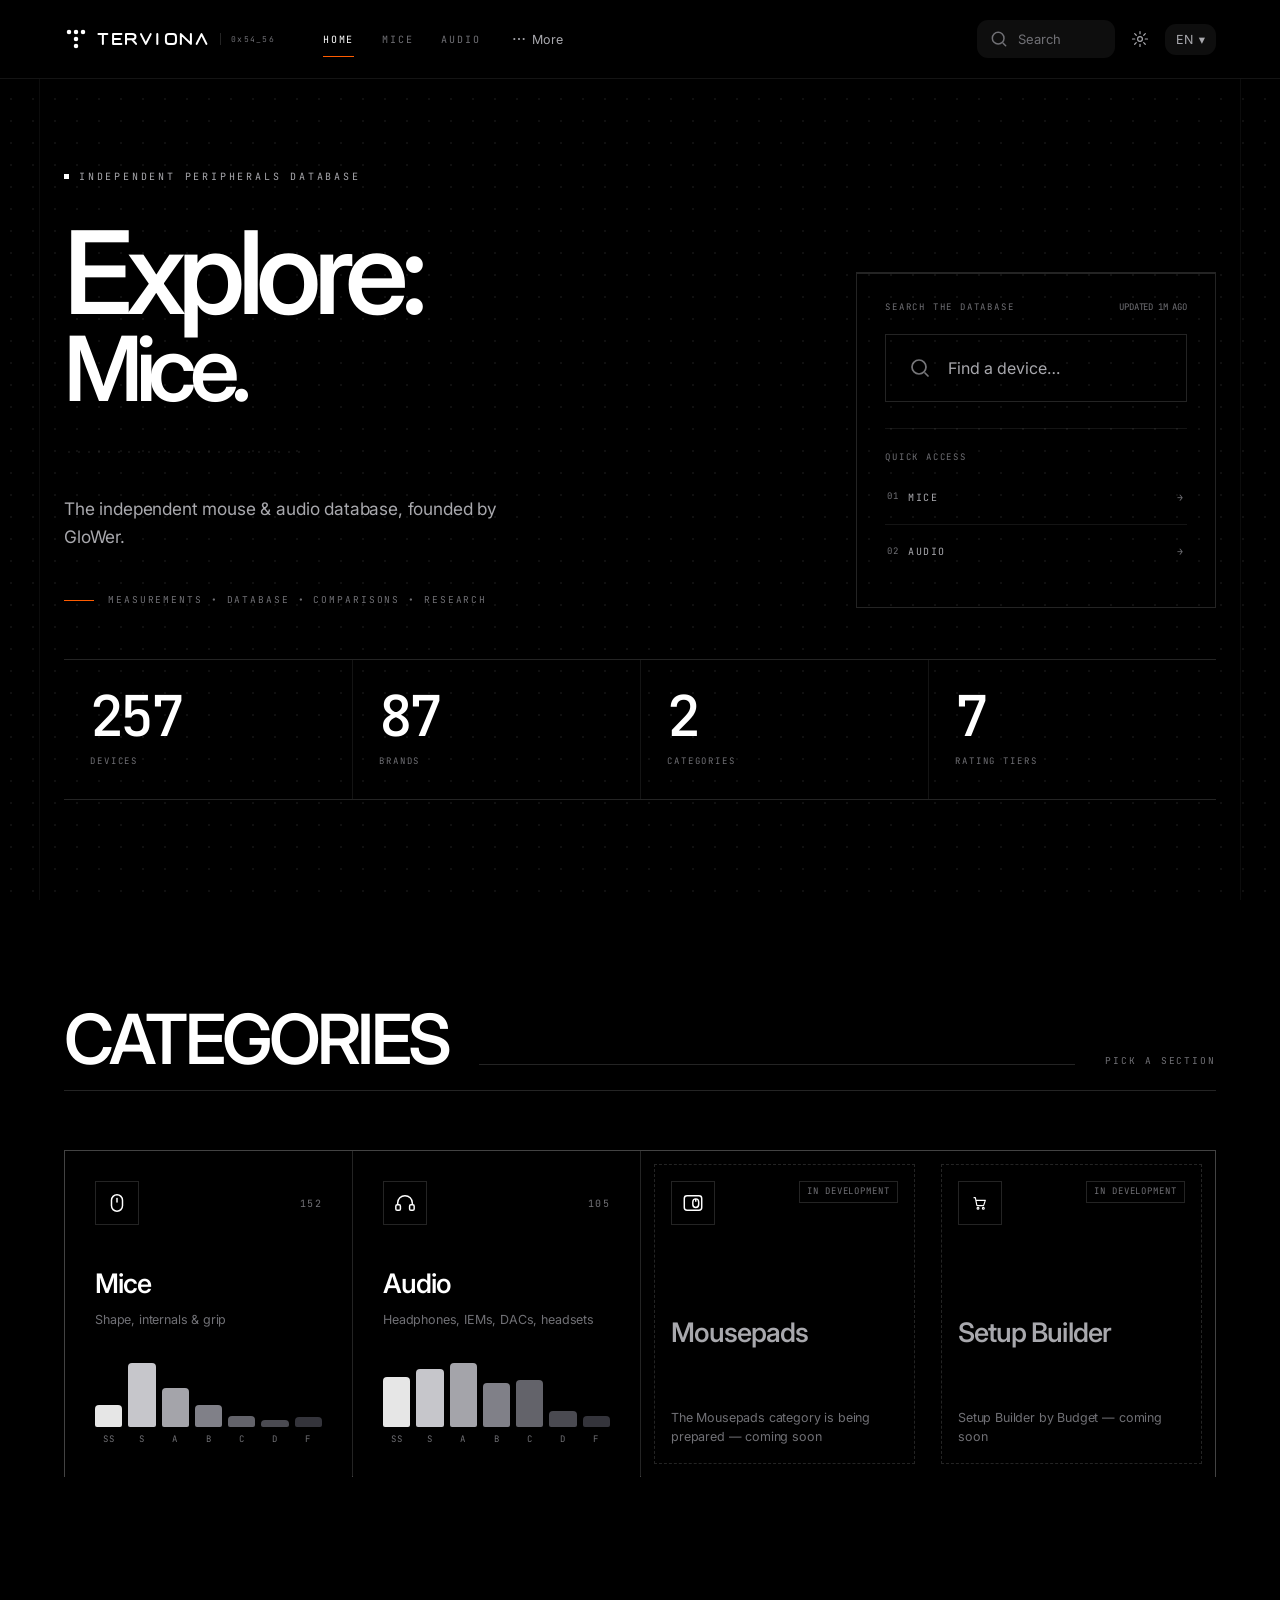
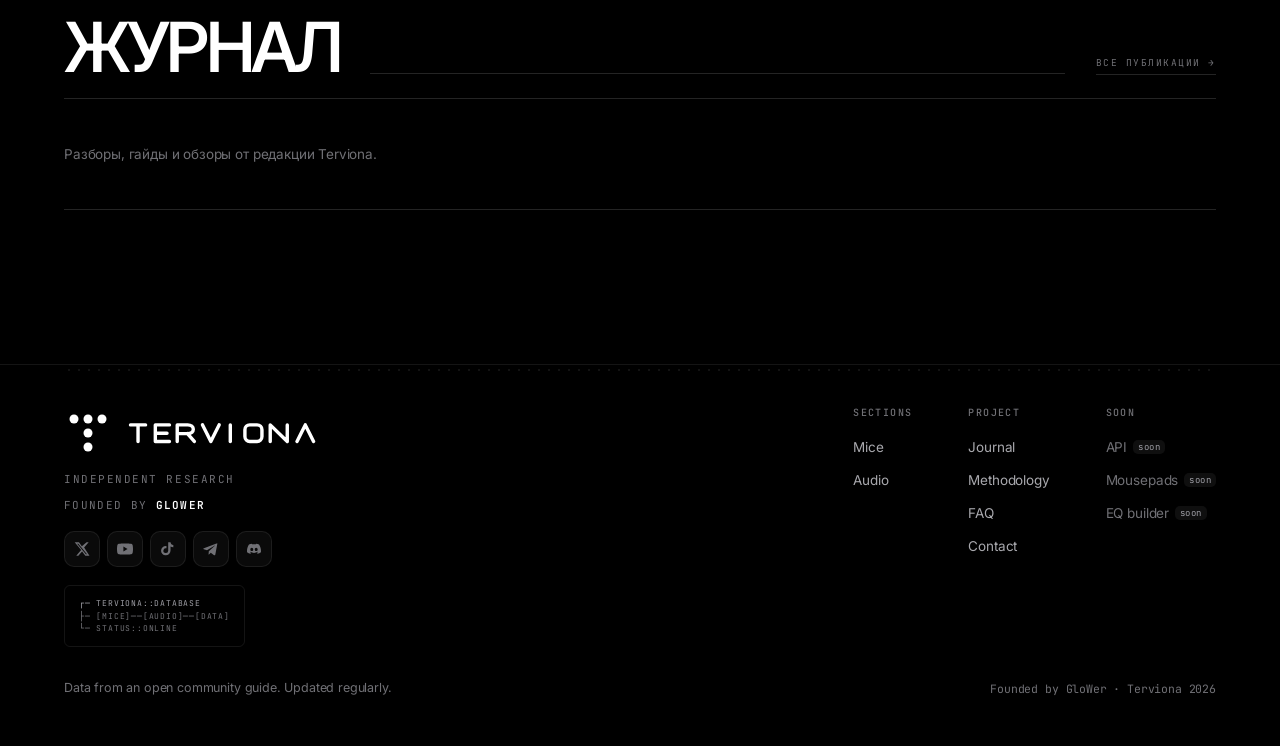
==== commit f9ec1c1a: "Redesign home page in the Nothing design language (v5) Oversized editorial type, a strict hairline g" ====
--- a/site/index.html
+++ b/site/index.html
@@ -31,9 +31,9 @@
 <link rel="preconnect" href="https://fonts.googleapis.com">
 <link rel="preconnect" href="https://fonts.gstatic.com" crossorigin>
 <link href="https://fonts.googleapis.com/css2?family=Inter:wght@400;500;600;700&family=JetBrains+Mono:wght@400;500;600;700&display=swap" rel="stylesheet">
-<link rel="stylesheet" href="css/style.css?v=terviona4">
+<link rel="stylesheet" href="css/style.css?v=terviona5">
 </head>
-<body>
+<body class="home-v5">
 <noscript><div><img src="https://mc.yandex.ru/watch/111136565" style="position:absolute;left:-9999px" alt=""></div></noscript>
 <header class="nav" id="nav"></header>
 
--- a/site/css/style.css
+++ b/site/css/style.css
@@ -1,8 +1,8 @@
 /* ============================================================
-   Terviona — design system v4 · "DOT MATRIX"
+   Terviona — design system v4 · "DOT MATRIX" + v5 home layer
    Design language: Nothing (nothing.tech).
    Principles:
-     · 100% monochrome — pure black, pure white, greys. No accents.
+     · monochrome — pure black, pure white, greys, plus one home-page signal
      · dot-matrix texture as the brand motif (hero + section markers)
      · hairline borders, flat surfaces, sharp geometry
      · mono/uppercase technical labels · big editorial type
@@ -11,46 +11,48 @@
 
 :root {
   /* mono base */
-  --bg:        #000000;
-  --bg-2:      #050505;
-  --card:      #0a0a0a;
-  --card-2:    #0e0e0e;
-  --card-hi:   #141414;
+  --bg:        #000;
+  --bg-2:      rgb(5,5,5);
+  --card:      rgb(10,10,10);
+  --card-2:    rgb(14,14,14);
+  --card-hi:   rgb(20,20,20);
   --line:      rgba(255,255,255,.08);
   --line-2:    rgba(255,255,255,.14);
-  --text:      #ffffff;
-  --text-2:    #a8a8ad;
-  --text-3:    #707075;
+  --text:      #fff;
+  --text-2:    rgb(168,168,173);
+  --text-3:    rgb(112,112,117);
 
   /* accent — white. The "signal" of the interface is brightness itself. */
-  --acc:       #ffffff;
-  --acc-2:     #ffffff;
-  --acc-3:     #9d9da4;
-  --acc-4:     #e5e5ea;
-  --brand-signal:#ffffff;
+  --acc:       #fff;
+  --acc-2:     #fff;
+  --acc-3:     rgb(157,157,164);
+  --acc-4:     rgb(229,229,234);
+  --brand-signal:#fff;
   --acc-glow:  rgba(255,255,255,.10);
   --acc-soft:  rgba(255,255,255,.06);
+  /* the single signal colour of the home page — used at most three times */
+  --accent:    #ff5c00;
   /* EQ state — monochrome (the "after EQ" curve is dashed white) */
-  --eq:        #ffffff;
-  --eq-2:      #e5e5ea;
+  --eq:        #fff;
+  --eq-2:      rgb(229,229,234);
   --eq-glow:   rgba(255,255,255,.18);
   --eq-soft:   rgba(255,255,255,.08);
   /* FR graph surface — black with grey grid/ticks */
   --frr-bg:    transparent;
   --frr-grid:  rgba(255,255,255,.10);
   --frr-tick:  rgba(255,255,255,.5);
-  --frr-target:#9d9da4;
+  --frr-target:rgb(157,157,164);
 
   /* monochrome grade ramp (SS…F): white top → deep grey bottom.
      Mirror of TIER_COLORS in js/app.js. */
-  --t-ss: #ffffff;
-  --t-s:  #dcdce1;
-  --t-a:  #b6b6bd;
-  --t-b:  #8e8e97;
-  --t-c:  #6e6e76;
-  --t-d:  #52525a;
-  --t-f:  #3a3a41;
-  --t-x:  #6e6e73;
+  --t-ss: #fff;
+  --t-s:  rgb(220,220,225);
+  --t-a:  rgb(182,182,189);
+  --t-b:  rgb(142,142,151);
+  --t-c:  rgb(110,110,118);
+  --t-d:  rgb(82,82,90);
+  --t-f:  rgb(58,58,65);
+  --t-x:  rgb(110,110,115);
   /* tier-badge text: black on white (dark theme), flipped in light theme */
   --tier-fg: #000;
 
@@ -82,13 +84,13 @@
   --dots: radial-gradient(circle, rgba(255,255,255,.13) 1px, transparent 1.3px);
 }
 :root[data-theme="light"]{
-  --bg:#ffffff; --bg-2:#f4f4f4; --card:#fff; --card-2:#fafafa; --card-hi:#fff;
+  --bg:#fff; --bg-2:rgb(244,244,244); --card:#fff; --card-2:rgb(250,250,250); --card-hi:#fff;
   --line:rgba(0,0,0,.09); --line-2:rgba(0,0,0,.16);
-  --text:#0a0a0a; --text-2:#565659; --text-3:#97979c;
-  --brand-signal:#0a0a0a;
-  --tier-fg:#ffffff;
-  --t-b:#a5a5ac; --t-c:#94949b; --t-d:#82828a; --t-f:#6e6e76;
-  --frr-bg:transparent; --frr-grid:rgba(0,0,0,.10); --frr-tick:rgba(0,0,0,.55); --frr-target:#6e6e73;
+  --text:rgb(10,10,10); --text-2:rgb(86,86,89); --text-3:rgb(151,151,156);
+  --brand-signal:rgb(10,10,10);
+  --tier-fg:#fff;
+  --t-b:rgb(165,165,172); --t-c:rgb(148,148,155); --t-d:rgb(130,130,138); --t-f:rgb(110,110,118);
+  --frr-bg:transparent; --frr-grid:rgba(0,0,0,.10); --frr-tick:rgba(0,0,0,.55); --frr-target:rgb(110,110,115);
   --glass:rgba(255,255,255,.85); --glass-hi:rgba(255,255,255,.95);
   --glass-edge:rgba(0,0,0,.10);--glass-hi-line:rgba(255,255,255,.75);--glass-sheen:rgba(255,255,255,.5);
   --shadow:0 16px 48px rgba(0,0,0,.10); --shadow-sm:0 2px 10px rgba(0,0,0,.06);
@@ -784,7 +786,7 @@
 /* ============================================================ MOUSE PROFILE */
 .modal-mouse{max-width:860px;padding:22px 24px 24px;background:
   radial-gradient(900px 480px at 28% 35%,var(--acc-soft),transparent 58%),
-  linear-gradient(145deg,var(--card),color-mix(in srgb,var(--card) 88%,#000000));
+  linear-gradient(145deg,var(--card),color-mix(in srgb,var(--card) 88%,#000));
   border:1px solid var(--line-2);box-shadow:0 32px 100px rgba(0,0,0,.58),0 0 60px rgba(255,255,255,0.036)}
 .modal-mouse .modal-head{padding:0 48px 17px 0;border-bottom:1px solid var(--line)}
 .modal-mouse .modal-name{font-size:clamp(21px,2vw,25px)}
@@ -1010,14 +1012,14 @@
 .article-content ul,.article-content ol{display:grid;gap:12px;padding-left:28px}.article-content li::marker{color:var(--acc-3);font-family:var(--mono)}
 .article-content hr{height:1px;margin:72px 0;border:0;background:linear-gradient(90deg,transparent,var(--line-2),transparent)}
 .article-content blockquote{position:relative;padding:30px 32px 30px 42px;border-left:2px solid var(--acc-2);border-radius:0 18px 18px 0;background:linear-gradient(90deg,var(--acc-soft),var(--card))}.article-content blockquote::before{content:"“";position:absolute;left:13px;top:12px;color:var(--acc-3);font:700 36px Georgia,serif}.article-content blockquote p{color:var(--text);font-size:21px;line-height:1.55}.article-content blockquote cite{display:block;margin-top:14px;color:var(--text-3);font:10px var(--mono);font-style:normal;letter-spacing:.06em}
-.article-callout{position:relative;padding:26px 28px;border:1px solid rgba(255,255,255,0.168);border-radius:18px;background:linear-gradient(135deg,var(--acc-soft),var(--card))}.article-callout>span{color:var(--acc-3);font-size:9px;letter-spacing:.16em}.article-callout h3{margin-top:10px;font-size:20px}.article-callout p{margin-top:10px}.article-callout.tone-warning{border-color:rgba(255,255,255,0.15);background:linear-gradient(135deg,rgba(255,255,255,0.04),var(--card))}.article-callout.tone-warning>span{color:#cfcfd4}
+.article-callout{position:relative;padding:26px 28px;border:1px solid rgba(255,255,255,0.168);border-radius:18px;background:linear-gradient(135deg,var(--acc-soft),var(--card))}.article-callout>span{color:var(--acc-3);font-size:9px;letter-spacing:.16em}.article-callout h3{margin-top:10px;font-size:20px}.article-callout p{margin-top:10px}.article-callout.tone-warning{border-color:rgba(255,255,255,0.15);background:linear-gradient(135deg,rgba(255,255,255,0.04),var(--card))}.article-callout.tone-warning>span{color:rgb(207,207,212)}
 .article-figure{margin:50px 0}.article-figure.wide{width:min(1120px,calc(100vw - 40px));margin-left:50%;transform:translateX(-50%)}.article-figure img{width:100%;height:auto;border:1px solid var(--line);border-radius:18px;background:var(--card)}.article-figure figcaption{margin-top:12px;color:var(--text-3);font:10px/1.5 var(--mono);text-align:center}
 .article-table-wrap{overflow-x:auto;border:1px solid var(--line);border-radius:15px}.article-content table{width:100%;border-collapse:collapse;font-size:14px;line-height:1.45}.article-content th,.article-content td{padding:13px 15px;border-bottom:1px solid var(--line);text-align:left}.article-content th{color:var(--text);background:var(--card);font:600 11px var(--mono)}
 .article-reactions{display:flex;align-items:center;justify-content:space-between;gap:24px;margin-top:84px;padding:28px;border:1px solid var(--line);border-radius:20px;background:var(--card)}.article-reactions>div>span{color:var(--acc-3);font-size:9px;letter-spacing:.14em}.article-reactions h2{margin-top:7px;font-size:23px;letter-spacing:-.03em}
-.article-reaction-actions{display:flex;gap:8px}.article-reaction{display:flex;align-items:center;gap:8px;min-height:46px;padding:0 14px;border:1px solid var(--line-2);border-radius:12px;background:var(--bg-2);color:var(--text-2);cursor:pointer}.article-reaction svg{width:16px}.article-reaction b{padding-left:2px;color:var(--text-3);font-size:10px}.article-reaction:hover,.article-reaction.active{color:#fff;border-color:var(--acc-2);background:var(--acc)}.article-reaction.active b{color:#fff}.reaction-down{display:inline-flex;transform:rotate(180deg)}.article-reaction.negative.active{border-color:#5a5a61;background:#45454c}
+.article-reaction-actions{display:flex;gap:8px}.article-reaction{display:flex;align-items:center;gap:8px;min-height:46px;padding:0 14px;border:1px solid var(--line-2);border-radius:12px;background:var(--bg-2);color:var(--text-2);cursor:pointer}.article-reaction svg{width:16px}.article-reaction b{padding-left:2px;color:var(--text-3);font-size:10px}.article-reaction:hover,.article-reaction.active{color:#fff;border-color:var(--acc-2);background:var(--acc)}.article-reaction.active b{color:#fff}.reaction-down{display:inline-flex;transform:rotate(180deg)}.article-reaction.negative.active{border-color:rgb(90,90,97);background:rgb(69,69,76)}
 .article-comments{margin-top:34px;padding-top:46px;border-top:1px solid var(--line)}
 .article-comments-head{display:flex;align-items:flex-end;justify-content:space-between;gap:20px}.article-comments-head>div>span{color:var(--acc-3);font-size:9px;letter-spacing:.14em}.article-comments-head h2{margin-top:8px;font-size:34px;letter-spacing:-.045em}.article-comments-head h2 b{color:var(--text-3);font-size:11px}.article-comments-head p{max-width:520px;margin-top:7px;color:var(--text-3);font-size:13px;line-height:1.5}
-.article-comment-compose{margin-top:22px}.article-comment-compose>textarea{width:100%;min-height:108px;padding:16px;border:1px solid var(--line);border-radius:14px 14px 8px 8px;resize:vertical;background:var(--card);color:var(--text);font:15px/1.55 Inter,sans-serif}.article-comment-compose>textarea:focus{outline:2px solid rgba(255,255,255,0.28);outline-offset:2px;border-color:var(--acc-2)}.article-comment-compose>div:not(.comment-login){display:flex;align-items:center;justify-content:space-between;gap:12px;margin-top:9px}.article-comment-compose button{min-height:42px;padding:0 18px;border:1px solid var(--acc-2);border-radius:11px;background:var(--acc);color:#fff;font-weight:600;cursor:pointer}.comment-message{color:var(--acc-3);font-size:12px}.comment-message.error{color:#e8e8ec}
+.article-comment-compose{margin-top:22px}.article-comment-compose>textarea{width:100%;min-height:108px;padding:16px;border:1px solid var(--line);border-radius:14px 14px 8px 8px;resize:vertical;background:var(--card);color:var(--text);font:15px/1.55 Inter,sans-serif}.article-comment-compose>textarea:focus{outline:2px solid rgba(255,255,255,0.28);outline-offset:2px;border-color:var(--acc-2)}.article-comment-compose>div:not(.comment-login){display:flex;align-items:center;justify-content:space-between;gap:12px;margin-top:9px}.article-comment-compose button{min-height:42px;padding:0 18px;border:1px solid var(--acc-2);border-radius:11px;background:var(--acc);color:#fff;font-weight:600;cursor:pointer}.comment-message{color:var(--acc-3);font-size:12px}.comment-message.error{color:rgb(232,232,236)}
 .comment-login{display:flex;align-items:center;justify-content:space-between;gap:18px;padding:18px 20px;border:1px solid var(--line);border-radius:14px;background:var(--card)}.comment-login p{color:var(--text-2);font-size:14px}
 .article-comment-list{display:grid;gap:12px;margin-top:26px}.article-comment{padding:18px 20px;border:1px solid var(--line);border-radius:16px;background:var(--card)}.article-comment-head{display:flex;align-items:center;gap:11px}.article-comment-avatar{display:grid;place-items:center;width:38px;height:38px;overflow:hidden;border-radius:12px;background:linear-gradient(145deg,var(--acc-2),var(--acc));color:#fff;font:600 13px var(--mono)}.article-comment-avatar img{width:100%;height:100%;object-fit:cover}.article-comment-head>div{display:flex;flex-direction:column;gap:3px}.article-comment-head strong{font-size:13px}.article-comment-head strong a{color:var(--text)}.article-comment-head strong a:hover{color:var(--acc-3)}.article-comment-head>div>span{color:var(--text-3);font-size:9px}.article-comment>p{margin-top:14px;color:var(--text-2);font-size:14px;line-height:1.6;white-space:pre-wrap;word-break:break-word}
 .article-comment-actions{display:flex;align-items:center;gap:6px;margin-top:14px}.article-comment-actions button{display:inline-flex;align-items:center;gap:5px;min-height:34px;padding:0 9px;border:0;border-radius:9px;background:transparent;color:var(--text-3);font-size:11px;cursor:pointer}.article-comment-actions button:hover,.article-comment-actions button.active{background:var(--acc-soft);color:var(--acc-3)}.article-comment-actions svg{width:14px;height:14px}.article-comment-actions .negative>span:first-child{display:flex;transform:rotate(180deg)}.article-comment-actions button[data-comment-edit]{margin-left:auto}
@@ -1360,7 +1362,7 @@
 .auth-field input:focus{outline:none;border-color:var(--acc-2);background:var(--card)}
 .auth-submit{width:100%;justify-content:center;margin-top:4px;cursor:pointer;border:none}
 .auth-msg{font-size:12.5px;padding:9px 12px;border-radius:10px;line-height:1.4}
-.auth-msg.err{color:#e8e8ec;background:rgba(255,255,255,0.06)}
+.auth-msg.err{color:rgb(232,232,236);background:rgba(255,255,255,0.06)}
 .auth-msg.ok{color:var(--acc-3);background:var(--acc-soft)}
 .auth-switch{display:block;width:100%;margin-top:16px;padding:6px;font-size:12.5px;color:var(--text-2);background:none;text-align:center;cursor:pointer;transition:color .15s var(--ease)}
 .auth-switch:hover{color:var(--acc-3)}
@@ -1425,11 +1427,11 @@
 .gear-card-actions{display:flex;align-items:center;justify-content:space-between;gap:12px;margin-top:auto;padding-top:14px;border-top:1px solid var(--line)}
 .gear-card-actions a{color:var(--acc-3);font-size:11.5px}
 .gear-card-actions button{width:28px;height:28px;border:1px solid var(--line);border-radius:8px;color:var(--text-3);background:transparent;font-size:18px;cursor:pointer}
-.gear-card-actions button:hover{color:#e8e8ec;border-color:rgba(255,255,255,0.2)}
+.gear-card-actions button:hover{color:rgb(232,232,236);border-color:rgba(255,255,255,0.2)}
 .profile-empty{grid-column:1/-1;padding:36px;border:1px dashed var(--line-2);border-radius:16px;text-align:center;color:var(--text-3);font-size:12.5px}
 .profile-status{display:inline-flex;align-items:center;height:22px;padding:0 8px;border-radius:7px;font-size:9px;border:1px solid var(--line);color:var(--text-3)}
-.profile-status.pending{color:#cfcfd4;border-color:rgba(255,255,255,0.14);background:rgba(255,255,255,0.035)}
-.profile-status.rejected{color:#e8e8ec;border-color:rgba(255,255,255,0.14);background:rgba(255,255,255,0.035)}
+.profile-status.pending{color:rgb(207,207,212);border-color:rgba(255,255,255,0.14);background:rgba(255,255,255,0.035)}
+.profile-status.rejected{color:rgb(232,232,236);border-color:rgba(255,255,255,0.14);background:rgba(255,255,255,0.035)}
 .review-distribution{display:grid;grid-template-columns:118px repeat(5,minmax(84px,1fr));gap:8px;margin-bottom:20px}
 .review-distribution button{min-height:94px;padding:13px;display:flex;flex-direction:column;align-items:flex-start;justify-content:space-between;border:1px solid var(--line);border-radius:14px;background:var(--bg-2);color:var(--text-2);cursor:pointer;transition:.16s var(--ease)}
 .review-distribution button:hover,.review-distribution button.active{border-color:var(--acc-2);background:var(--acc-soft);transform:translateY(-1px)}
@@ -1456,12 +1458,12 @@
 .profile-edit-form label>span,.profile-file>span{color:var(--text-2);font-size:11.5px;font-weight:600}
 .profile-edit-form input[type=text],.profile-edit-form textarea{width:100%;padding:12px 13px;border:1px solid var(--line);border-radius:11px;background:var(--bg-2);color:var(--text);font:inherit;font-size:13.5px;resize:vertical}
 .profile-edit-form small,.profile-file small{color:var(--text-3);font-size:10.5px}
-.profile-nick-status{min-height:15px}.profile-nick-status.ok{color:#d9d9de}.profile-nick-status.err{color:#e8e8ec}.profile-nick-status.checking{color:var(--acc-3)}
+.profile-nick-status{min-height:15px}.profile-nick-status.ok{color:rgb(217,217,222)}.profile-nick-status.err{color:rgb(232,232,236)}.profile-nick-status.checking{color:var(--acc-3)}
 .avatar-editor{display:flex;align-items:center;gap:15px;padding:13px;border:1px solid var(--line);border-radius:14px;background:var(--bg-2)}
 .profile-file{display:flex;flex-direction:column;gap:5px;min-width:0}
 .profile-file input{max-width:100%;font-size:11px;color:var(--text-3)}
 .profile-form-msg{min-height:18px;font-size:11.5px;line-height:1.4}
-.profile-form-msg.err{color:#e8e8ec}
+.profile-form-msg.err{color:rgb(232,232,236)}
 .profile-form-msg.ok{color:var(--acc-3)}
 .profile-modal-actions{display:flex;justify-content:flex-end;gap:9px;margin-top:3px}
 .gear-choice-list{display:flex;flex-direction:column;gap:8px;max-height:360px;overflow:auto}
@@ -1472,7 +1474,7 @@
 .gear-choice b{font-size:12.5px}
 .gear-choice small{color:var(--text-3);font-size:10.5px}
 .profile-toast{position:fixed;z-index:10000;right:18px;bottom:18px;max-width:min(380px,calc(100vw - 36px));padding:12px 15px;border:1px solid var(--line-2);border-radius:12px;background:var(--card-hi);box-shadow:0 18px 60px rgba(0,0,0,.3);color:var(--text-2);font-size:12px;opacity:0;transform:translateY(8px);transition:.2s var(--ease)}
-.profile-toast.show{opacity:1;transform:none}.profile-toast.err{color:#e8e8ec}.profile-toast.ok{color:var(--acc-3)}
+.profile-toast.show{opacity:1;transform:none}.profile-toast.err{color:rgb(232,232,236)}.profile-toast.ok{color:var(--acc-3)}
 .profile-btn:focus-visible,.review-distribution button:focus-visible,.gear-card-actions button:focus-visible,.profile-edit-form input:focus-visible,.profile-edit-form textarea:focus-visible,.gear-choice:focus-within{outline:2px solid var(--acc-3);outline-offset:2px}
 .acc-menu-link{display:flex;align-items:center;min-height:36px;padding:0 10px;border-radius:8px;color:var(--text-2);font-size:12.5px}
 .acc-menu-link:hover{color:var(--text);background:var(--card-hi)}
@@ -1506,7 +1508,7 @@
 .rv-item-top .rv-date{margin-left:0;font-size:11.5px;white-space:nowrap}
 .rv-own-status{font-size:10.5px}
 .rv-item-del{width:28px;height:28px;display:grid;place-items:center;flex:none;border:1px solid var(--line);border-radius:9px;background:transparent;color:var(--text-3);font-size:18px;line-height:1;cursor:pointer;transition:color .15s var(--ease),border-color .15s var(--ease),background .15s var(--ease)}
-.rv-item-del:hover{color:#e8e8ec;border-color:rgba(255,255,255,0.19);background:rgba(255,255,255,0.05)}
+.rv-item-del:hover{color:rgb(232,232,236);border-color:rgba(255,255,255,0.19);background:rgba(255,255,255,0.05)}
 .rv-body{font-size:13.5px;line-height:1.55;color:var(--text-2);white-space:pre-wrap;word-break:break-word}
 /* compose */
 .rv-login{cursor:pointer}
@@ -1519,7 +1521,7 @@
 .rv-text:focus{outline:none;border-color:var(--acc-2)}
 .rv-hp{position:absolute!important;left:-10000px!important;width:1px!important;height:1px!important;opacity:0!important;pointer-events:none!important}
 .rv-msg{margin-top:10px;font-size:12.5px;padding:8px 11px;border-radius:9px}
-.rv-msg.err{color:#e8e8ec;background:rgba(255,255,255,0.06)}
+.rv-msg.err{color:rgb(232,232,236);background:rgba(255,255,255,0.06)}
 .rv-msg.ok{color:var(--acc-3);background:var(--acc-soft)}
 .rv-actions{display:flex;align-items:center;gap:10px;flex-wrap:wrap;margin-top:12px}
 .rv-send{cursor:pointer;border:none;height:40px;padding:0 18px}
@@ -1576,7 +1578,7 @@
 .tier-badge,.dev-tier{border-radius:4px;outline:1px solid rgba(255,255,255,.18);outline-offset:-1px}
 :root[data-theme="light"] .tier-badge,:root[data-theme="light"] .dev-tier{outline-color:rgba(0,0,0,.18)}
 .tier-badge{letter-spacing:.04em}
-.t-x{--tier-fg:#fff;background:#3a3a41!important}
+.t-x{--tier-fg:#fff;background:rgb(58,58,65)!important}
 .rel-tier{border-radius:4px}
 
 /* device tier chips on cards: transparent fill + coloured text reads cleaner
@@ -1600,7 +1602,7 @@
   background:var(--text);color:var(--bg);
   box-shadow:none;text-transform:none;
 }
-.buy-btn:hover,.dl-btn:hover,.method-link:hover{box-shadow:none;filter:none;transform:none;background:#e8e8ec;color:var(--bg)}
+.buy-btn:hover,.dl-btn:hover,.method-link:hover{box-shadow:none;filter:none;transform:none;background:rgb(232,232,236);color:var(--bg)}
 .dl-btn{border:1px solid var(--line-2);background:transparent;color:var(--text)}
 .dl-btn:hover{border-color:var(--text);background:var(--text);color:var(--bg)}
 .dl-btn:disabled{opacity:.35}
@@ -1723,3 +1725,371 @@
 .kk{border:1px solid var(--line);border-radius:3px;padding:1px 5px}
 ::selection{background:var(--text);color:var(--bg)}
 :focus-visible{outline-color:var(--text)}
+
+/* ============================================================
+   DESIGN SYSTEM v5 — HOME PAGE
+   The home page is the only place that speaks v5: a wider type
+   scale, a strict hairline grid, generous air and one orange
+   signal. Everything is scoped to .home-v5 so the category,
+   journal and account pages keep their established layout.
+   ============================================================ */
+
+.home-v5 .nav{
+  background:var(--bg);
+  backdrop-filter:none;-webkit-backdrop-filter:none;
+  border-bottom:1px solid var(--line);
+}
+.home-v5 .nav-in{height:78px;padding:0 24px}
+.home-v5 .nav-links{gap:0;margin-left:26px}
+.home-v5 .nav-links a{
+  padding:10px 14px;
+  font-family:var(--mono);font-size:10px;letter-spacing:.18em;text-transform:uppercase;
+  color:var(--text-3);
+}
+.home-v5 .nav-links a:hover{color:var(--text)}
+.home-v5 .nav-links a.active{color:var(--text)}
+.home-v5 .nav-links a::after{left:14px;right:14px;bottom:0;height:1px;background:var(--text)}
+.home-v5 .nav-links a.active::after{background:var(--accent)}
+.home-v5 .brand-code{font-size:8px;letter-spacing:.16em}
+
+/* ---------- hero: editorial type against a technical panel ---------- */
+.home-v5 .hero{
+  padding:clamp(52px,6.4vw,96px) 24px clamp(44px,5.4vw,80px);
+  text-align:left;
+}
+.home-v5 .hero-grid{
+  grid-template-columns:minmax(0,1.25fr) minmax(360px,.55fr);
+  align-items:end;
+  gap:clamp(40px,6vw,96px);
+}
+.home-v5 .eyebrow{
+  gap:10px;
+  margin-bottom:clamp(24px,3vw,40px);
+  font-size:10px;letter-spacing:.28em;color:var(--text-2);
+}
+.home-v5 .eyebrow .pulse{
+  width:5px;height:5px;border-radius:0;
+  background:var(--text);box-shadow:none;
+}
+.home-v5 .hero h1{
+  font-size:clamp(62px,9vw,132px);
+  line-height:.88;
+  font-weight:560;
+  letter-spacing:-.065em;
+  max-width:11ch;
+  margin:0 0 clamp(26px,3vw,42px);
+}
+.home-v5 .hero h1>span{display:block}
+/* the rotating word gets its own step down so long translations always fit */
+.home-v5 .hero h1 .hero-line{font-size:.78em;margin-top:.06em}
+.home-v5 .hero h1 .grad::after{display:none}
+/* the dot-matrix signature sits below the finished headline, not inside the
+   clipped rotator (its overflow hides anything taller than one line) */
+.home-v5 .hero h1::after{
+  content:"";display:block;
+  width:clamp(160px,34%,360px);height:10px;
+  margin-top:clamp(18px,2.2vw,30px);
+  background:var(--dots) 0 0/10px 10px;
+  opacity:.55;
+}
+.home-v5 .hero-rotator{height:1em}
+.home-v5 .hero p.sub{
+  max-width:44ch;
+  font-size:clamp(15.5px,1.35vw,19px);
+  line-height:1.6;
+  color:var(--text-2);
+}
+.home-v5 .hero-meta{
+  display:block;
+  margin-top:clamp(28px,3.2vw,44px);
+  font-size:9.5px;letter-spacing:.2em;line-height:1.7;
+  color:var(--text-3);
+}
+.home-v5 .hero-meta::before{
+  content:"";display:inline-block;
+  width:30px;height:1px;margin-right:14px;
+  background:var(--accent);vertical-align:middle;
+}
+
+/* discovery panel: flat, hairline, no blur */
+.home-v5 .hero-discovery{
+  padding:clamp(20px,2.2vw,30px);
+  border:1px solid var(--line-2);
+  border-radius:0;
+  background:transparent;
+  box-shadow:none;
+}
+.home-v5 .hero-discovery::before{
+  height:1px;
+  background:var(--line-2);
+  opacity:1;
+  border:0;
+}
+.home-v5 .discovery-head{margin:0 0 20px}
+.home-v5 .discovery-label,.home-v5 .quick-head{
+  font-size:9px;letter-spacing:.2em;color:var(--text-3);
+}
+.home-v5 .search-trigger{
+  height:68px;
+  border:1px solid var(--line-2);
+  background:transparent;
+  border-radius:0;
+}
+.home-v5 .search-trigger:hover{
+  border-color:var(--text);background:var(--text);color:var(--bg);
+}
+.home-v5 .quick-head{margin:26px 0 0;padding-top:22px;border-top:1px solid var(--line)}
+.home-v5 .quick-links{
+  grid-template-columns:1fr;gap:0;margin-top:6px;
+}
+.home-v5 .quick-links a,
+.home-v5 .quick-links a:first-child{
+  grid-column:auto;
+  height:54px;padding:0 2px;
+  border:0;border-bottom:1px solid var(--line);border-radius:0;
+  background:transparent;
+  font-family:var(--mono);font-size:10px;letter-spacing:.16em;text-transform:uppercase;
+  color:var(--text-2);
+}
+.home-v5 .quick-links a:last-child{border-bottom:0}
+.home-v5 .quick-links a:hover{background:transparent;border-color:var(--line);color:var(--text)}
+.home-v5 .quick-index{font-size:9px;letter-spacing:.1em;color:var(--text-3)}
+
+/* ---------- stats rail: four plain figures, hairlines only ---------- */
+.home-v5 .stats{
+  margin-top:clamp(34px,4vw,56px);
+  border:0;border-top:1px solid var(--line-2);border-bottom:1px solid var(--line-2);
+}
+.home-v5 .stat{
+  padding:clamp(20px,2.4vw,34px) clamp(16px,2vw,28px);
+  border:0;border-left:1px solid var(--line);
+  border-radius:0;background:transparent;
+}
+.home-v5 .stat:first-child{border-left:0}
+.home-v5 .stat:hover{background:transparent;border-left-color:var(--line)}
+.home-v5 .stat .v{
+  font-size:clamp(38px,4.4vw,62px);
+  font-weight:500;letter-spacing:-.06em;line-height:.9;
+}
+.home-v5 .stat .l{
+  margin-top:14px;
+  font-size:9px;letter-spacing:.22em;line-height:1.4;color:var(--text-3);
+}
+
+/* ---------- section rhythm ---------- */
+.home-v5 main>section+section{margin-top:clamp(88px,11vw,168px)}
+.home-v5 .home-journal-section{padding-top:0;padding-bottom:0}
+.home-v5 .sec-head{
+  display:grid;grid-template-columns:auto 1fr auto;
+  align-items:end;
+  gap:clamp(16px,2.4vw,32px);
+  margin:0 0 clamp(34px,4.6vw,60px);
+  padding-bottom:clamp(14px,1.8vw,22px);
+  border-bottom:1px solid var(--line-2);
+}
+.home-v5 .sec-head h2{
+  font-size:clamp(40px,5.4vw,80px);
+  line-height:.84;
+  font-weight:560;
+  letter-spacing:-.055em;
+}
+.home-v5 .sec-head .rule{
+  height:1px;
+  align-self:end;
+  margin-bottom:.16em;
+  background:var(--line-2);
+  mask-image:none;-webkit-mask-image:none;
+}
+.home-v5 .sec-head .idx,
+.home-v5 .sec-head .sec-meta{
+  font-size:9.5px;letter-spacing:.2em;line-height:1.4;color:var(--text-3);
+}
+.home-v5 .home-journal-head>a{
+  align-self:end;
+  margin-bottom:.18em;
+  font:9.5px/1.4 var(--mono);
+  letter-spacing:.16em;text-transform:uppercase;
+  color:var(--text-3);
+  border-bottom:1px solid var(--line-2);
+  padding-bottom:4px;
+}
+.home-v5 .home-journal-head>a:hover{color:var(--text);border-bottom-color:var(--text)}
+.home-v5 .section-sub{
+  max-width:52ch;
+  margin:-14px 0 clamp(28px,3.4vw,44px);
+  font-size:13.5px;line-height:1.6;color:var(--text-3);
+}
+
+/* ---------- category grid: one strict hairline table ---------- */
+.home-v5 .cat-grid{
+  grid-template-columns:repeat(4,minmax(0,1fr));
+  gap:1px;
+  border:1px solid var(--line-2);
+  background:var(--line-2);
+}
+.home-v5 .cat-card,
+.home-v5 .builder-card{
+  grid-column:auto;
+  min-height:clamp(250px,23vw,330px);
+  padding:clamp(20px,2.4vw,30px);
+  border:0;border-radius:0;
+  background:var(--bg);
+  box-shadow:none;
+}
+.home-v5 .cat-card::before,
+.home-v5 .cat-card::after{display:none}
+.home-v5 .cat-card:hover{
+  background:var(--card);
+  border-color:transparent;
+  box-shadow:none;
+  transform:none;
+}
+.home-v5 .cat-card .cc-top{margin-bottom:clamp(24px,3vw,38px)}
+.home-v5 .cat-card .cc-ico{
+  width:44px;height:44px;
+  border:1px solid var(--line-2);border-radius:0;
+  background:transparent;color:var(--text);
+}
+.home-v5 .cat-card:hover .cc-ico{transform:none;color:var(--text)}
+.home-v5 .cat-card .cc-count{font-size:10px;letter-spacing:.12em;color:var(--text-3)}
+.home-v5 .cat-card h3{
+  font-size:clamp(22px,2.1vw,28px);
+  font-weight:560;letter-spacing:-.035em;
+  margin:0 0 8px;
+}
+.home-v5 .cat-card p{
+  max-width:30ch;
+  font-size:12.5px;line-height:1.5;color:var(--text-3);
+}
+.home-v5 .dist{padding-top:clamp(22px,2.6vw,34px)}
+.home-v5 .dist-tier{font-size:9px;letter-spacing:.08em}
+.home-v5 .builder-card{
+  outline:1px dashed var(--line-2);
+  outline-offset:-14px;
+  background:var(--bg);
+}
+.home-v5 .builder-card:hover{background:var(--bg)}
+.home-v5 .builder-ribbon{
+  top:clamp(20px,2.4vw,30px);right:clamp(20px,2.4vw,30px);
+  padding:3px 7px;
+  border:1px solid var(--line-2);border-radius:0;
+  background:transparent;color:var(--text-3);
+}
+
+/* ---------- journal: a flat editorial index, one row per entry ---------- */
+.home-v5 .home-article-grid{
+  grid-template-columns:1fr;
+  gap:0;
+  border-top:1px solid var(--line-2);
+}
+.home-v5 .home-article-grid .article-card{
+  display:grid;
+  grid-template-columns:minmax(240px,34%) minmax(0,1fr);
+  border:0;border-bottom:1px solid var(--line-2);border-radius:0;
+  background:transparent;
+  box-shadow:none;
+  transform:none;
+}
+.home-v5 .home-article-grid .article-card:hover{
+  border-color:var(--line-2);box-shadow:none;transform:none;
+}
+.home-v5 .home-article-grid .article-card-cover{
+  aspect-ratio:16/9;
+  border-right:1px solid var(--line-2);
+  background:var(--bg-2);
+}
+.home-v5 .home-article-grid .article-card-cover::after{display:none}
+.home-v5 .home-article-grid .article-card:hover .article-card-cover img{transform:none}
+.home-v5 .home-article-grid .article-card-index{
+  right:14px;bottom:14px;
+  border:1px solid var(--line-2);border-radius:0;
+  background:var(--bg);color:var(--text-2);
+  backdrop-filter:none;-webkit-backdrop-filter:none;
+}
+.home-v5 .home-article-grid .article-card-body{
+  min-height:0;
+  padding:clamp(22px,2.8vw,38px);
+  justify-content:center;
+}
+.home-v5 .home-article-grid .article-card-category{
+  margin-bottom:14px;font-size:9px;letter-spacing:.2em;color:var(--text-3);
+}
+.home-v5 .home-article-grid .article-card h2{
+  font-size:clamp(24px,2.6vw,38px);
+  line-height:1.04;letter-spacing:-.045em;
+}
+.home-v5 .home-article-grid .article-card-body>p{
+  max-width:62ch;
+  margin-top:12px;
+  font-size:13px;line-height:1.55;
+}
+.home-v5 .home-article-grid .article-card-meta{padding-top:18px;font-size:9px;letter-spacing:.06em}
+
+/* ---------- footer: more air, one hairline ---------- */
+.home-v5 .footer{margin-top:clamp(100px,12vw,180px)}
+.home-v5 .foot-rule{height:8px;opacity:.55}
+
+/* ---------- the third and last use of the orange signal ---------- */
+.home-v5 :focus-visible{outline-color:var(--accent)}
+
+/* ---------- responsive ---------- */
+@media (max-width:1100px){
+  .home-v5 .hero-grid{grid-template-columns:minmax(0,1.15fr) minmax(320px,.6fr);gap:40px}
+  .home-v5 .cat-grid{grid-template-columns:repeat(2,minmax(0,1fr))}
+  .home-v5 .cat-card,.home-v5 .builder-card{min-height:240px}
+}
+@media (max-width:980px){
+  .home-v5 .hero-grid{grid-template-columns:1fr;align-items:start;gap:44px}
+  .home-v5 .hero-copy{max-width:760px}
+  .home-v5 .hero h1{max-width:10ch}
+  .home-v5 .hero-discovery{max-width:620px}
+  .home-v5 .home-article-grid .article-card{grid-template-columns:minmax(200px,38%) minmax(0,1fr)}
+}
+@media (max-width:900px){
+  .home-v5 .nav-in{height:64px;padding:0 20px}
+}
+@media (max-width:640px){
+  .home-v5 .nav{padding:8px 0}
+  .home-v5 .nav-in{width:calc(100% - 20px);height:56px;padding:0 8px 0 14px}
+  .home-v5 .hero{padding:34px 16px 40px}
+  .home-v5 .eyebrow{font-size:9px;letter-spacing:.22em;margin-bottom:22px}
+  .home-v5 .hero h1{font-size:clamp(52px,14vw,72px);letter-spacing:-.06em;max-width:100%}
+  .home-v5 .hero p.sub{max-width:100%;font-size:15px}
+  .home-v5 .hero-meta{font-size:9px;letter-spacing:.16em;margin-top:26px}
+  .home-v5 .hero-meta::before{width:22px;margin-right:10px}
+  .home-v5 .hero-discovery{padding:18px}
+  .home-v5 .search-trigger{height:58px;font-size:14px}
+  .home-v5 .stats{grid-template-columns:repeat(2,minmax(0,1fr))}
+  .home-v5 .stat{padding:18px 14px;border-left:0;border-top:1px solid var(--line)}
+  .home-v5 .stat:nth-child(-n+2){border-top:0}
+  .home-v5 .stat:nth-child(even){border-left:1px solid var(--line)}
+  .home-v5 .stat .v{font-size:40px}
+  .home-v5 .stat .l{font-size:8px;letter-spacing:.18em}
+  .home-v5 main>section+section{margin-top:76px}
+  .home-v5 .sec-head{grid-template-columns:1fr auto;gap:12px;margin-bottom:30px}
+  .home-v5 .sec-head h2{font-size:42px}
+  .home-v5 .sec-head .rule{display:none}
+  .home-v5 .section-sub{margin-top:-8px;font-size:12.5px}
+  .home-v5 .cat-grid{grid-template-columns:1fr}
+  .home-v5 .cat-card,.home-v5 .builder-card{min-height:220px;padding:22px 20px}
+  .home-v5 .cat-card .cc-top{margin-bottom:24px}
+  .home-v5 .home-article-grid .article-card{grid-template-columns:1fr}
+  .home-v5 .home-article-grid .article-card-cover{border-right:0;border-bottom:1px solid var(--line-2)}
+  .home-v5 .home-article-grid .article-card-body{padding:22px 20px}
+  .home-v5 .home-article-grid .article-card h2{font-size:26px}
+  .home-v5 .footer{margin-top:88px}
+}
+
+/* overlays that can open from the home page stay flat as well */
+.home-v5 .pop-menu{
+  background:var(--bg);
+  border:1px solid var(--line-2);
+  box-shadow:none;
+  backdrop-filter:none;-webkit-backdrop-filter:none;
+}
+.home-v5 .spot-overlay{background:rgba(0,0,0,.86)}
+.home-v5 .spot{
+  background:var(--bg);
+  border:1px solid var(--line-2);
+  box-shadow:none;
+}
